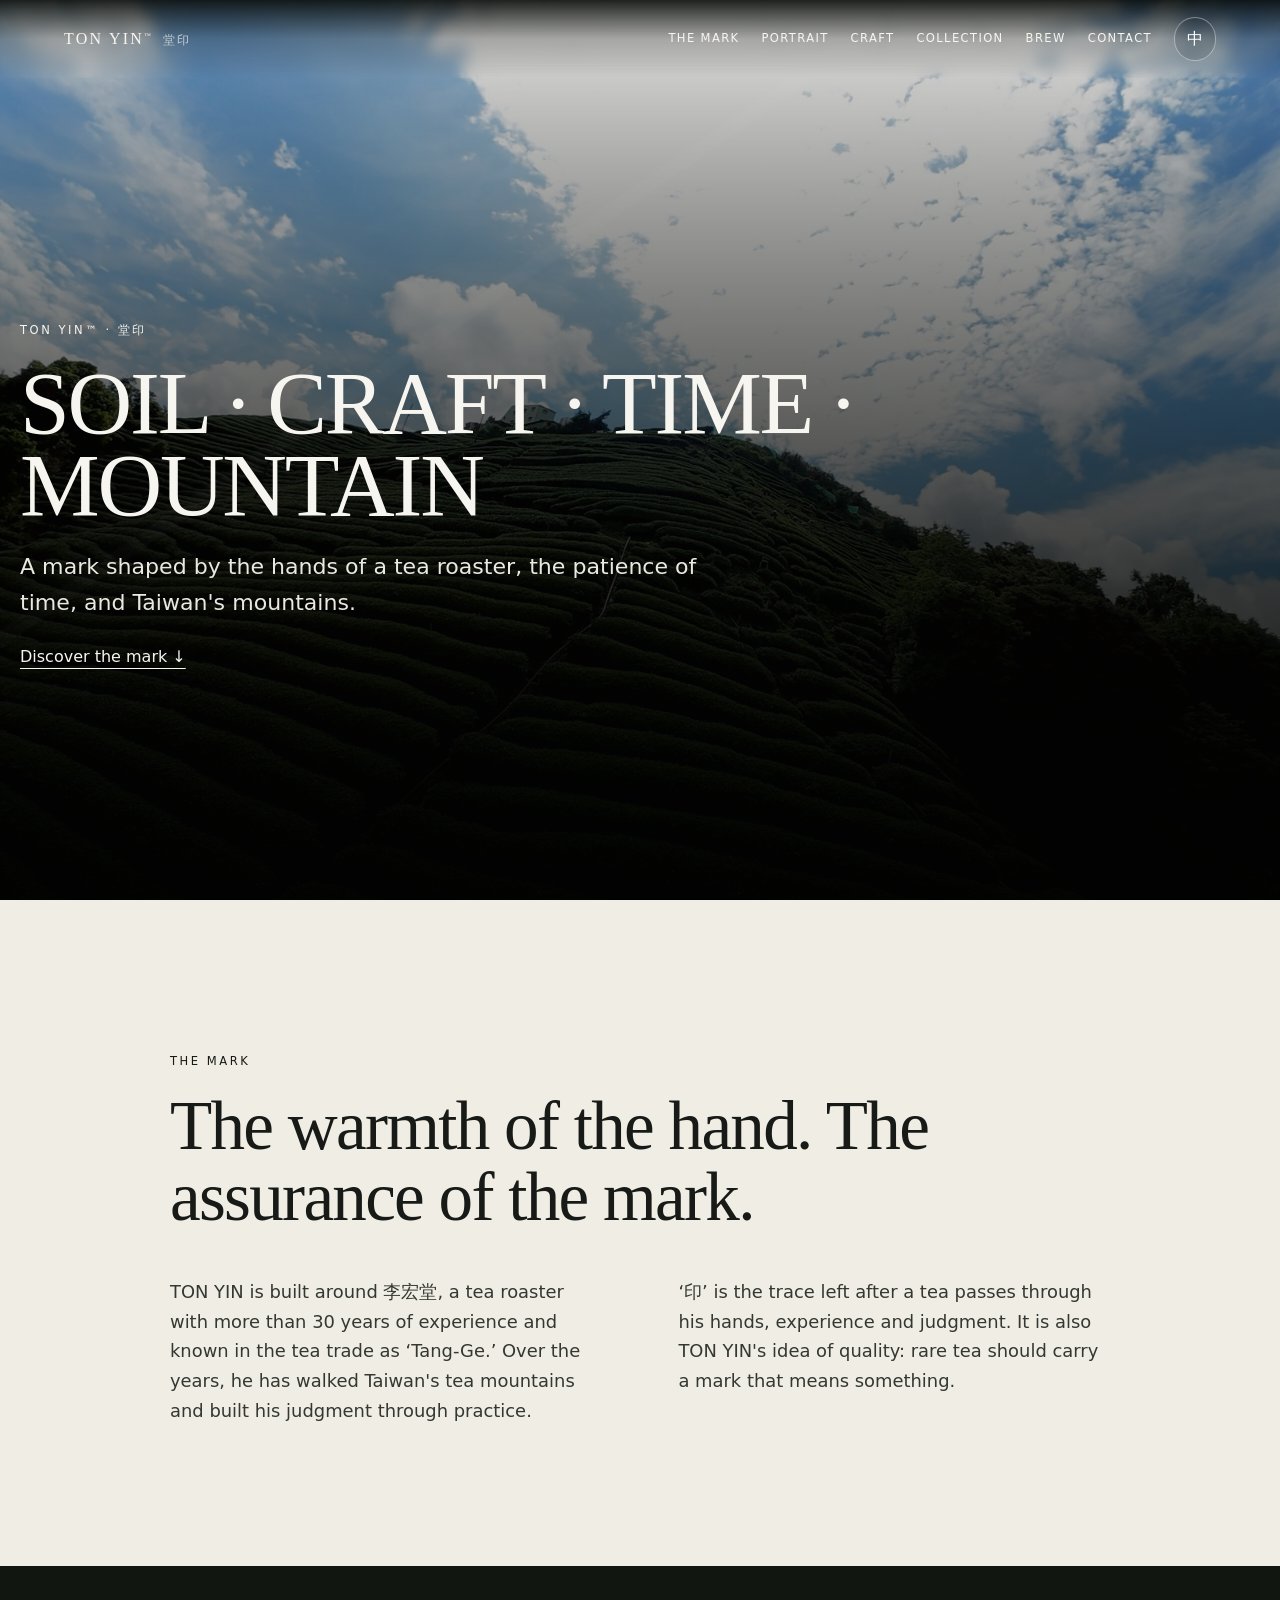
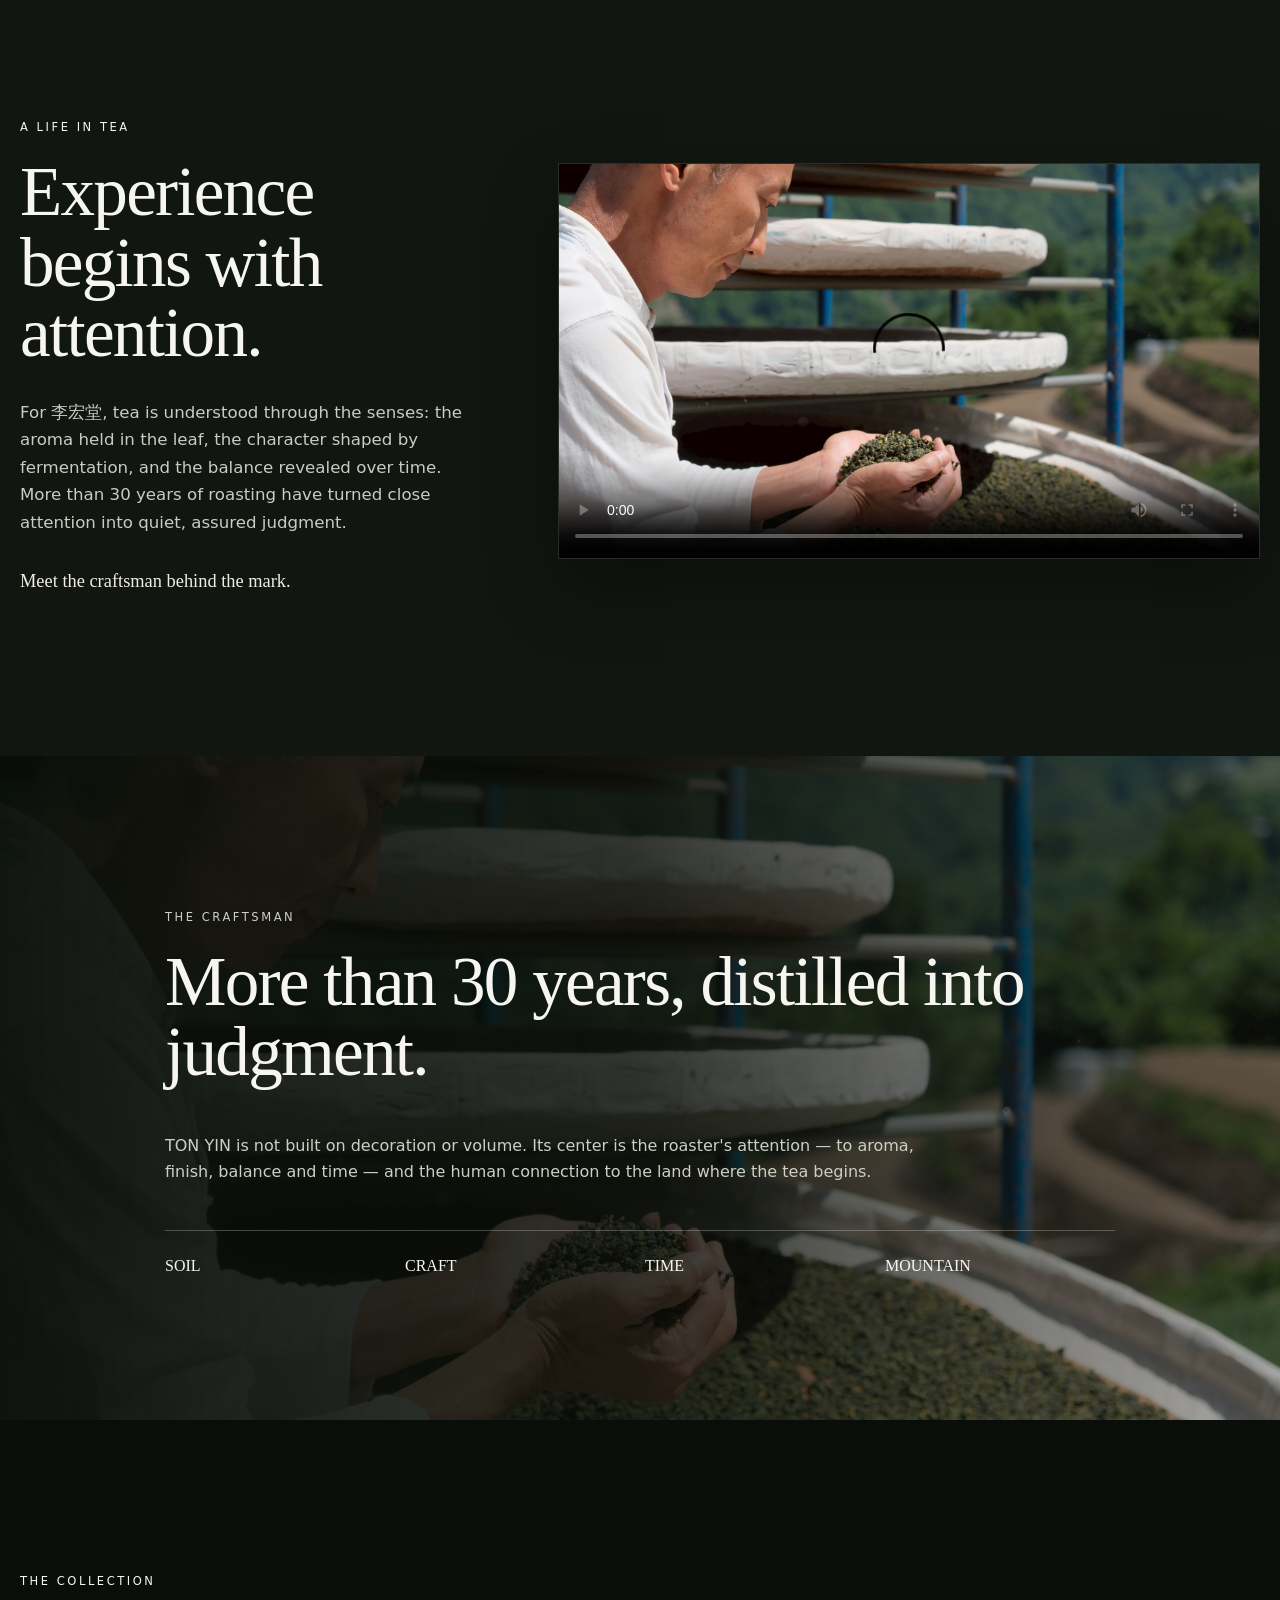
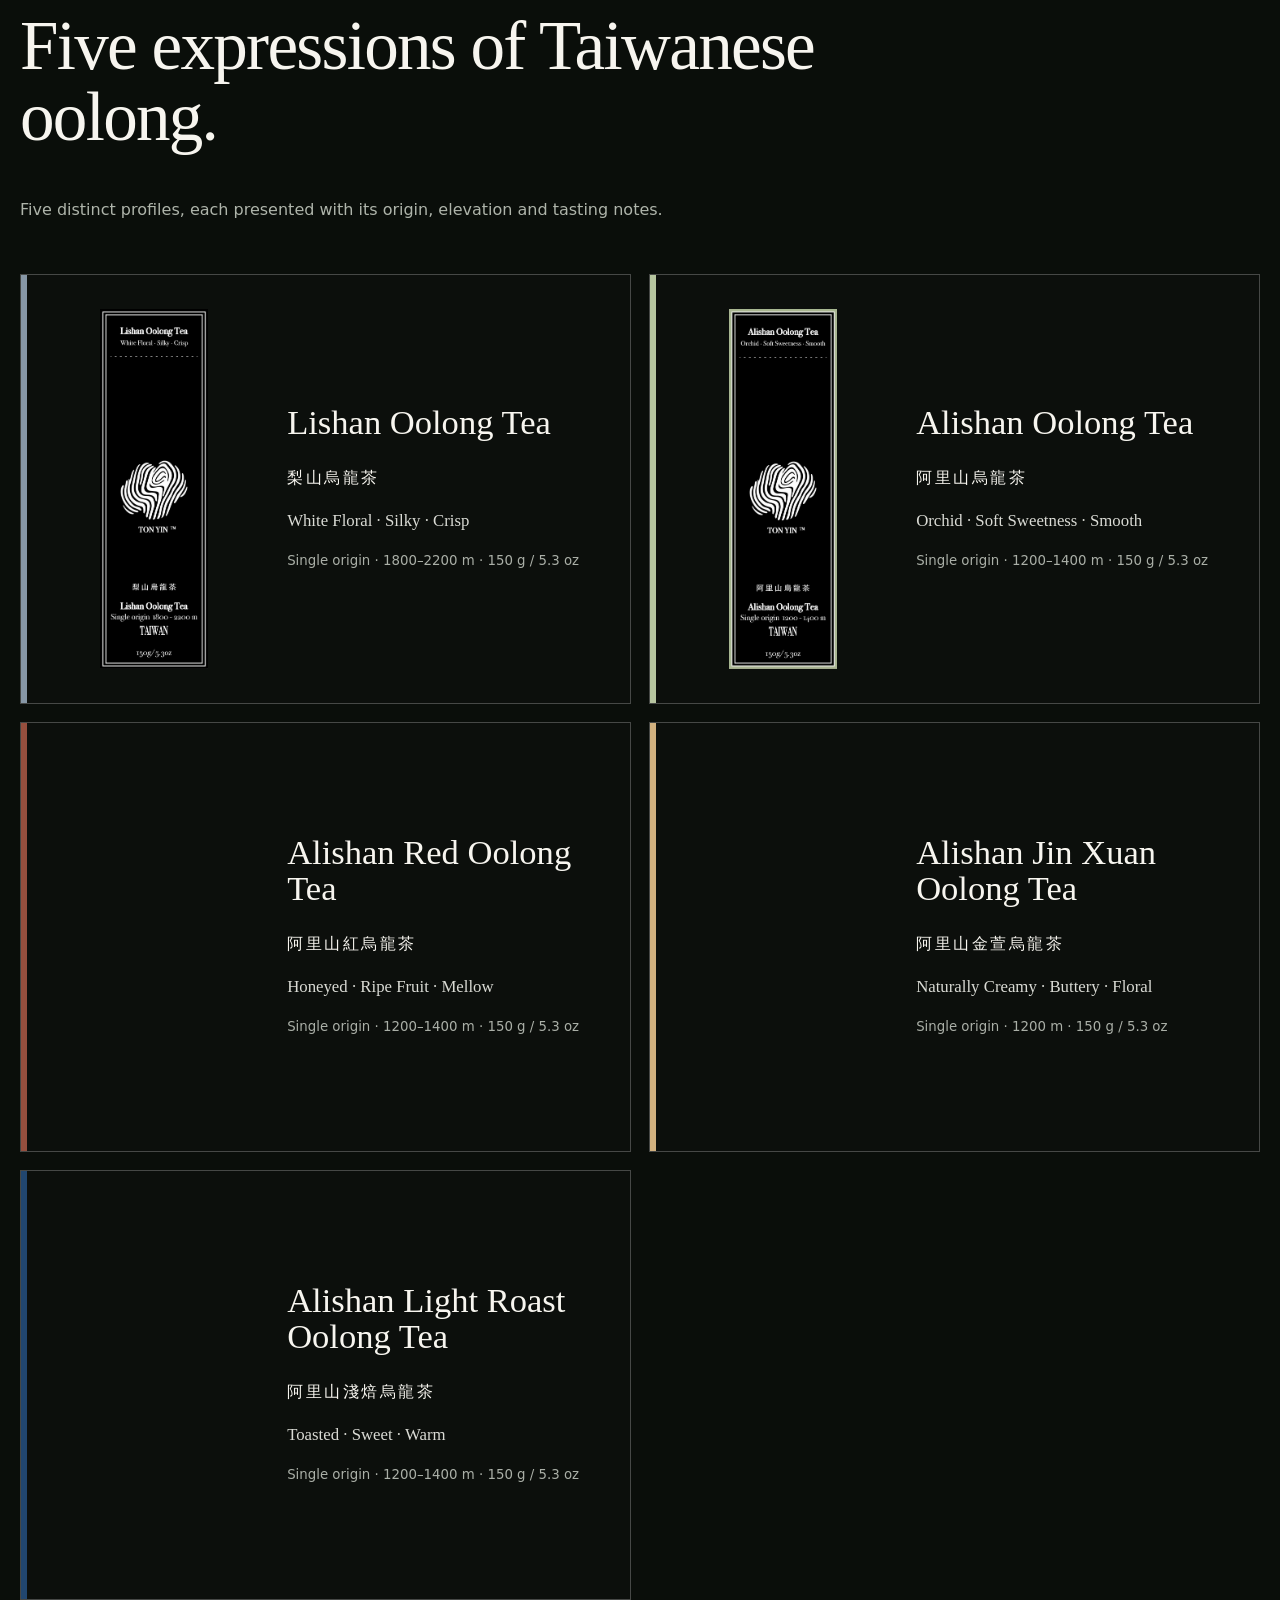
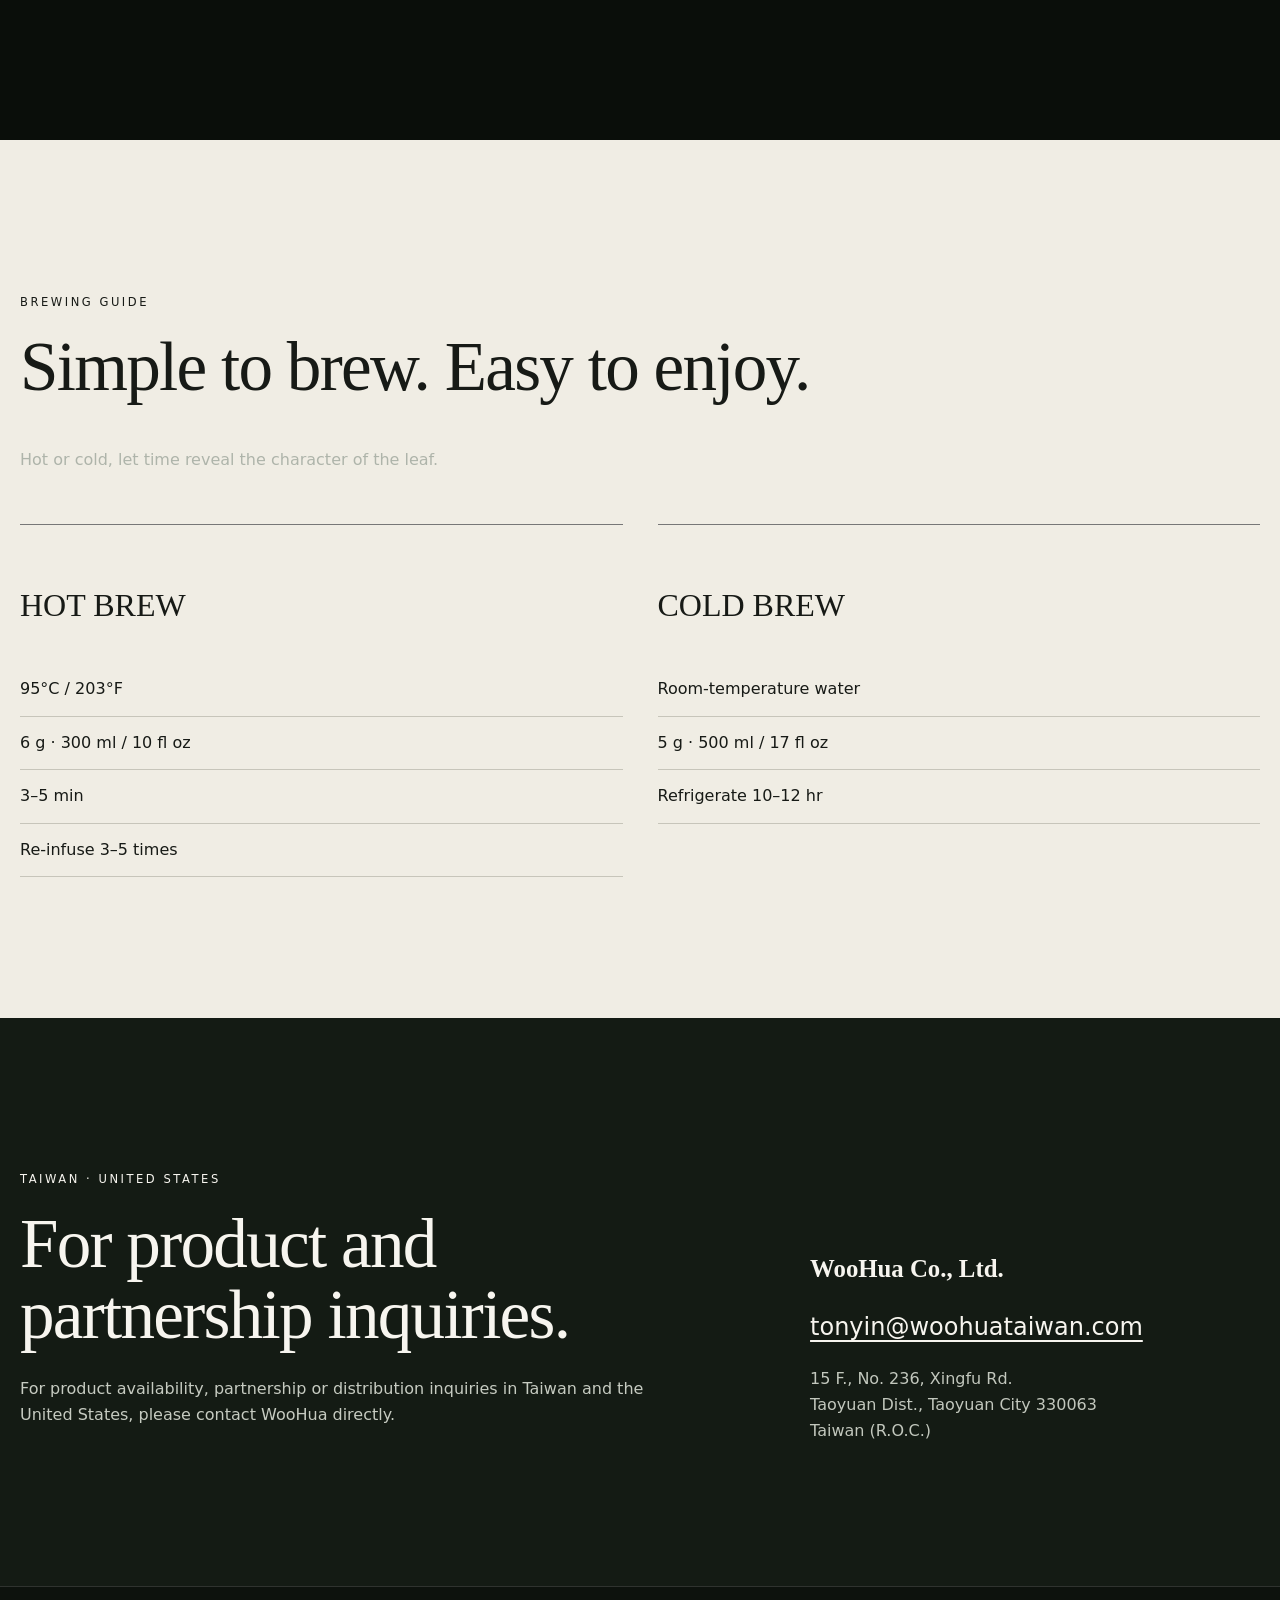
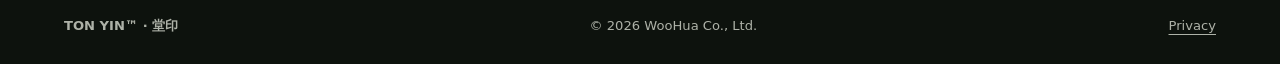
==== docs/index.html @ 8eb13e54 "Add site discovery and social metadata" ====
<!doctype html>
<html lang="en">
<head>
<meta charset="utf-8"><meta name="viewport" content="width=device-width,initial-scale=1,viewport-fit=cover"><meta name="theme-color" content="#0d120d"><meta name="description" content="TON YIN 堂印 — Taiwanese oolong shaped by soil, craft, time and mountain, with more than 30 years of roasting experience behind the mark."><meta name="robots" content="index,follow,max-image-preview:large"><meta name="referrer" content="strict-origin-when-cross-origin"><meta http-equiv="Content-Security-Policy" content="default-src 'self'; img-src 'self' data:; style-src 'self'; script-src 'self'; connect-src 'none'; object-src 'none'; frame-src 'none'; form-action 'none'; base-uri 'self'; upgrade-insecure-requests"><link rel="canonical" href="https://woohuataiwan.com/"><link rel="icon" href="favicon.svg" type="image/svg+xml"><meta property="og:type" content="website"><meta property="og:site_name" content="TON YIN 堂印"><meta property="og:title" content="TON YIN 堂印 | Taiwan Oolong Tea"><meta property="og:description" content="Taiwanese oolong shaped by soil, craft, time and mountain."><meta property="og:url" content="https://woohuataiwan.com/"><meta property="og:image" content="https://woohuataiwan.com/assets/material-01.jpg"><meta property="og:image:alt" content="TON YIN Taiwanese oolong tea"><meta name="twitter:card" content="summary_large_image"><title>TON YIN 堂印 | Taiwan Oolong Tea</title><link rel="stylesheet" href="styles.css">
</head>
<body>
<a class="skip-link" href="#main">Skip to content</a>
<header><a class="brand" href="#top">TON YIN<sup>™</sup><span>堂印</span></a><button class="menu" type="button" aria-expanded="false">Menu</button><nav><a href="#mark">The Mark</a><a href="#portrait">Portrait</a><a href="#craft">Craft</a><a href="#collection">Collection</a><a href="#brew">Brew</a><a href="#contact">Contact</a><button class="lang" type="button">中</button></nav></header>
<main id="main">
<section class="hero" id="top"><div class="shade"></div><div class="shell hero-copy"><p class="eyebrow">TON YIN™ · 堂印</p><h1>SOIL · CRAFT · TIME · MOUNTAIN</h1><p data-en="A mark shaped by the hands of a tea roaster, the patience of time, and Taiwan's mountains." data-zh="一枚由焙茶職人的手、時間的耐心與台灣山林共同留下的印。">A mark shaped by the hands of a tea roaster, the patience of time, and Taiwan's mountains.</p><a href="#mark">Discover the mark ↓</a></div></section>
<section class="mark cream" id="mark"><div class="shell narrow"><p class="eyebrow" data-en="THE MARK" data-zh="堂印">THE MARK</p><h2 data-en="The warmth of the hand. The assurance of the mark." data-zh="手有溫度，印有分量。">The warmth of the hand. The assurance of the mark.</h2><div class="cols"><p data-en="TON YIN is built around 李宏堂, a tea roaster with more than 30 years of experience and known in the tea trade as ‘Tang-Ge.’ Over the years, he has walked Taiwan's tea mountains and built his judgment through practice." data-zh="堂印，以李宏堂為核心。超過三十年的焙茶經驗，業界熟識的人都叫他『堂哥』。多年走過台灣好茶的山頭，經驗不是口號，而是一批一批茶累積下來的判斷。">TON YIN is built around 李宏堂, a tea roaster with more than 30 years of experience and known in the tea trade as ‘Tang-Ge.’ Over the years, he has walked Taiwan's tea mountains and built his judgment through practice.</p><p data-en="‘印’ is the trace left after a tea passes through his hands, experience and judgment. It is also TON YIN's idea of quality: rare tea should carry a mark that means something." data-zh="『印』，是茶經過堂哥的手溫、經驗與判斷後留下的記號；也代表堂印對品質的把關。稀有而高品質的茶，才值得留下這一印。">‘印’ is the trace left after a tea passes through his hands, experience and judgment. It is also TON YIN's idea of quality: rare tea should carry a mark that means something.</p></div></div></section>
<section class="portrait dark" id="portrait"><div class="shell portraitgrid"><div class="portrait-copy"><p class="eyebrow" data-en="A LIFE IN TEA" data-zh="一生茶事">A LIFE IN TEA</p><h2 data-en="Experience begins with attention." data-zh="經驗，始於專注感受。">Experience begins with attention.</h2><p data-en="For 李宏堂, tea is understood through the senses: the aroma held in the leaf, the character shaped by fermentation, and the balance revealed over time. More than 30 years of roasting have turned close attention into quiet, assured judgment." data-zh="對李宏堂而言，理解一款茶，始於感官：茶葉蘊藏的香氣、發酵形成的性格，以及時間展開後的平衡。超過三十年的焙茶經驗，讓一次次專注感受，沉澱成安靜而篤定的判斷。">For Li Hung-Tang, tea is understood through the senses: the aroma held in the leaf, the character shaped by fermentation, and the balance revealed over time. More than 30 years of roasting have turned close attention into quiet, assured judgment.</p><p class="portrait-note" data-en="Meet the craftsman behind the mark." data-zh="看見「堂印」背後的職人。">Meet the craftsman behind the mark.</p></div><div class="film"><video controls playsinline preload="metadata" poster="assets/material-15.jpg" aria-label="Li Hung-Tang introduces his sensory approach to tea"><source src="assets/video_627131709850386536-RgNrlBCM.MP4" type="video/mp4">Your browser does not support embedded video.</video></div></div></section>
<section class="craft dark" id="craft"><div class="shell"><p class="eyebrow" data-en="THE CRAFTSMAN" data-zh="職人">THE CRAFTSMAN</p><h2 data-en="More than 30 years, distilled into judgment." data-zh="三十多年，最後留下的是判斷。">More than 30 years, distilled into judgment.</h2><p data-en="TON YIN is not built on decoration or volume. Its center is the roaster's attention — to aroma, finish, balance and time — and the human connection to the land where the tea begins." data-zh="堂印的核心，不是裝飾，也不是追求大量，而是職人對香氣、收斂、平衡與時間的專注，以及人與土地之間長久累積的情感。">TON YIN is not built on decoration or volume. Its center is the roaster's attention — to aroma, finish, balance and time — and the human connection to the land where the tea begins.</p><div class="values"><span>SOIL</span><span>CRAFT</span><span>TIME</span><span>MOUNTAIN</span></div></div></section>
<section class="collection dark" id="collection"><div class="shell"><p class="eyebrow" data-en="THE COLLECTION" data-zh="茶品系列">THE COLLECTION</p><h2 data-en="Five expressions of Taiwanese oolong." data-zh="五款台灣烏龍，五種風味表情。">Five expressions of Taiwanese oolong.</h2><p class="verified" data-en="Five distinct profiles, each presented with its origin, elevation and tasting notes." data-zh="五款風味各自展開，從產地、海拔到風味，一目了然。">Five distinct profiles, each presented with its origin, elevation and tasting notes.</p><div class="teas">
<article class="c1"><img src="assets/label-01.jpg" alt="TON YIN Lishan Oolong Tea label" loading="lazy"><div class="tea-copy"><h3>Lishan Oolong Tea</h3><p>梨山烏龍茶</p><b>White Floral · Silky · Crisp</b><small>Single origin · 1800–2200 m · 150 g / 5.3 oz</small></div></article>
<article class="c2"><img src="assets/label-02.jpg" alt="TON YIN Alishan Oolong Tea label" loading="lazy"><div class="tea-copy"><h3>Alishan Oolong Tea</h3><p>阿里山烏龍茶</p><b>Orchid · Soft Sweetness · Smooth</b><small>Single origin · 1200–1400 m · 150 g / 5.3 oz</small></div></article>
<article class="c3"><img src="assets/label-03.jpg" alt="TON YIN Alishan Red Oolong Tea label" loading="lazy"><div class="tea-copy"><h3>Alishan Red Oolong Tea</h3><p>阿里山紅烏龍茶</p><b>Honeyed · Ripe Fruit · Mellow</b><small>Single origin · 1200–1400 m · 150 g / 5.3 oz</small></div></article>
<article class="c4"><img src="assets/label-04.jpg" alt="TON YIN Alishan Jin Xuan Oolong Tea label" loading="lazy"><div class="tea-copy"><h3>Alishan Jin Xuan Oolong Tea</h3><p>阿里山金萱烏龍茶</p><b>Naturally Creamy · Buttery · Floral</b><small>Single origin · 1200 m · 150 g / 5.3 oz</small></div></article>
<article class="c5"><img src="assets/label-05.jpg" alt="TON YIN Alishan Light Roast Oolong Tea label" loading="lazy"><div class="tea-copy"><h3>Alishan Light Roast Oolong Tea</h3><p>阿里山淺焙烏龍茶</p><b>Toasted · Sweet · Warm</b><small>Single origin · 1200–1400 m · 150 g / 5.3 oz</small></div></article>
</div></div></section>
<section class="brew cream" id="brew"><div class="shell"><p class="eyebrow" data-en="BREWING GUIDE" data-zh="沖泡建議">BREWING GUIDE</p><h2 data-en="Simple to brew. Easy to enjoy." data-zh="簡單沖泡，讓茶自然展開。">Simple to brew. Easy to enjoy.</h2><p class="verified" data-en="Hot or cold, let time reveal the character of the leaf." data-zh="無論熱泡或冷泡，讓時間慢慢展開茶的風味。">Hot or cold, let time reveal the character of the leaf.</p><div class="brewgrid"><article><h3>HOT BREW</h3><p>95°C / 203°F</p><p>6 g · 300 ml / 10 fl oz</p><p>3–5 min</p><p>Re-infuse 3–5 times</p></article><article><h3>COLD BREW</h3><p>Room-temperature water</p><p>5 g · 500 ml / 17 fl oz</p><p>Refrigerate 10–12 hr</p></article></div></div></section>
<section class="contact dark" id="contact"><div class="shell contactgrid"><div><p class="eyebrow">TAIWAN · UNITED STATES</p><h2 data-en="For product and partnership inquiries." data-zh="產品與合作洽詢。">For product and partnership inquiries.</h2><p data-en="For product availability, partnership or distribution inquiries in Taiwan and the United States, please contact WooHua directly." data-zh="如需洽詢台灣與美國地區的產品供應、品牌合作或經銷事宜，請直接聯絡 WooHua。">For product availability, partnership or distribution inquiries in Taiwan and the United States, please contact WooHua directly.</p></div><address><strong>WooHua Co., Ltd.</strong><a href="mailto:tonyin@woohuataiwan.com">tonyin@woohuataiwan.com</a><span>15 F., No. 236, Xingfu Rd.<br>Taoyuan Dist., Taoyuan City 330063<br>Taiwan (R.O.C.)</span></address></div></section>
</main><footer><strong>TON YIN™ · 堂印</strong><span>© 2026 WooHua Co., Ltd.</span><a href="privacy.html">Privacy</a></footer><script src="script.js" defer></script></body></html>
---- docs/styles.css ----
:root{--ink:#0d120d;--ink2:#141b14;--cream:#f0ede4;--paper:#f7f4ec;--text:#171a16;--muted:#66695f;--soft:#c8cabf;--line:#bdbbad;--white:#f7f5ef;--accent:#9cab90}*{box-sizing:border-box}html{scroll-behavior:smooth;background:var(--ink)}body{margin:0;background:var(--ink);color:var(--white);font-family:system-ui,-apple-system,BlinkMacSystemFont,"Segoe UI",sans-serif;line-height:1.65;-webkit-font-smoothing:antialiased}a{color:inherit}button{font:inherit}.skip-link{position:fixed;left:12px;top:-70px;z-index:99;background:#fff;color:#111;padding:10px 14px}.skip-link:focus{top:12px}.shell{width:min(calc(100% - 40px),1240px);margin:auto}.narrow{max-width:940px}header{position:fixed;z-index:40;inset:0 0 auto;height:78px;padding:0 5vw;display:flex;align-items:center;justify-content:space-between;background:linear-gradient(180deg,rgba(9,12,9,.9),rgba(9,12,9,.24),transparent);backdrop-filter:blur(7px)}.brand{text-decoration:none;font-family:Georgia,serif;letter-spacing:.14em}.brand span{margin-left:10px;font-size:.74em;opacity:.72}.brand sup{font-size:.42em}nav{display:flex;gap:22px;align-items:center}nav a{font-size:.72rem;letter-spacing:.12em;text-transform:uppercase;text-decoration:none}.lang,.menu{border:1px solid rgba(255,255,255,.4);background:rgba(0,0,0,.1);color:#fff;border-radius:999px;padding:8px 12px}.menu{display:none}.hero{min-height:100svh;display:flex;align-items:flex-end;position:relative;overflow:hidden;background-image:linear-gradient(180deg,rgba(4,8,4,.08),rgba(4,8,4,.84)),url("assets/material-01.jpg");background-size:cover;background-position:center}.hero:before{content:"";position:absolute;inset:0;background:linear-gradient(145deg,transparent 0 35%,rgba(255,255,255,.035) 35.2% 36%,transparent 36.2% 100%)}.shade{position:absolute;inset:0;background:linear-gradient(180deg,rgba(0,0,0,.02),rgba(0,0,0,.73))}.hero-copy{position:relative;padding:170px 0 90px}.eyebrow{font-size:.72rem;letter-spacing:.22em;text-transform:uppercase}.hero h1,.mark h2,.portrait h2,.craft h2,.collection h2,.brew h2,.contact h2{font-family:Georgia,"Times New Roman",serif;font-weight:400;letter-spacing:-.025em}.hero h1{font-size:clamp(2.8rem,7vw,7.2rem);line-height:.92;max-width:1080px;margin:.24em 0}.hero-copy>p:last-of-type{max-width:720px;font-size:clamp(1.05rem,2vw,1.38rem);color:#e9e9e1}.hero-copy>a{text-underline-offset:6px}.cream{background:var(--cream);color:var(--text)}.dark{background:var(--ink2);color:var(--white)}.mark,.portrait,.craft,.collection,.brew,.contact{padding:clamp(90px,11vw,150px) 0}.mark h2,.portrait h2,.craft h2,.collection h2,.brew h2,.contact h2{font-size:clamp(2.7rem,5.4vw,5.7rem);line-height:1.02;margin:20px 0 45px}.cols{display:grid;grid-template-columns:1fr 1fr;gap:clamp(30px,6vw,90px);font-size:clamp(1.02rem,1.4vw,1.22rem)}.cols p{margin:0;color:#343832}.craft{position:relative;background-image:linear-gradient(90deg,rgba(9,14,9,.96) 0%,rgba(9,14,9,.82) 50%,rgba(9,14,9,.28) 100%),url("assets/material-15.jpg");background-size:cover;background-position:center}.craft .shell{max-width:950px;position:relative}.craft>div>p{max-width:760px;color:#cbd0c5}.values{display:grid;grid-template-columns:repeat(4,1fr);gap:10px;margin-top:44px;border-top:1px solid rgba(255,255,255,.24);padding-top:22px;font-family:Georgia,serif}.collection{background:#0a0e0a}.collection h2{max-width:900px}.verified{max-width:660px;color:#aeb4aa}.teas{display:grid;grid-template-columns:repeat(2,1fr);gap:18px;margin-top:50px}.teas article{min-height:390px;border:1px solid rgba(255,255,255,.24);padding:34px;display:flex;flex-direction:column;justify-content:flex-end;position:relative;overflow:hidden;background-size:cover;background-position:center}.teas article:after{content:"";position:absolute;inset:0;background:linear-gradient(180deg,rgba(0,0,0,.04) 15%,rgba(0,0,0,.92) 88%)}.teas article>*{position:relative;z-index:2}.teas article:before{content:"";position:absolute;z-index:3;left:0;top:0;bottom:0;width:6px;background:var(--edge,#999)}.teas h3{font-family:Georgia,serif;font-size:clamp(2rem,3.5vw,3.8rem);line-height:1.03;font-weight:400;margin:0 0 8px}.teas p{letter-spacing:.16em}.teas b{font-family:Georgia,serif;font-weight:400;font-size:1.05rem;color:#dadbd5}.teas small{margin-top:15px;color:#aaafa7}.c1{--edge:#8797a6;background-image:url("assets/label-01.jpg")}.c2{--edge:#b6c59f;background-image:url("assets/label-02.jpg")}.c3{--edge:#954f3e;background-image:url("assets/label-03.jpg")}.c4{--edge:#d1b17f;background-image:url("assets/label-04.jpg")}.c5{--edge:#21466f;background-image:url("assets/label-05.jpg")}.brew h2{max-width:850px}.brewgrid{display:grid;grid-template-columns:1fr 1fr;gap:35px;margin-top:50px}.brewgrid article{border-top:1px solid #777;padding-top:22px}.brewgrid h3{font-family:Georgia,serif;font-weight:400;font-size:2rem}.brewgrid p{border-bottom:1px solid #c7c5ba;padding:13px 0;margin:0}.contactgrid{display:grid;grid-template-columns:1.2fr .8fr;gap:clamp(50px,9vw,130px)}.contact h2{margin-bottom:26px}.contactgrid>div>p:last-child{max-width:700px;color:#c6cbc1}.contact address{font-style:normal;display:flex;flex-direction:column;gap:18px;justify-content:flex-end}.contact address strong{font-family:Georgia,serif;font-size:1.55rem}.contact address a{font-size:clamp(1.1rem,2vw,1.5rem);word-break:break-word;text-underline-offset:5px}.contact address span{color:#c2c7bd}footer{display:flex;gap:24px;justify-content:space-between;align-items:center;padding:28px 5vw;border-top:1px solid rgba(255,255,255,.14);color:#aeb2a8;font-size:.82rem}footer a{text-underline-offset:4px}@media(max-width:850px){nav{display:none;position:absolute;top:72px;left:20px;right:20px;padding:22px;background:#0a0d0a;border:1px solid rgba(255,255,255,.16);flex-direction:column;align-items:flex-start}.menu{display:block}nav.open{display:flex}.cols,.teas,.brewgrid,.contactgrid{grid-template-columns:1fr}.values{grid-template-columns:1fr 1fr}.hero-copy{padding-bottom:65px}.craft{background-position:62% center}}@media(max-width:520px){.shell{width:min(calc(100% - 36px),1240px)}header{height:70px}.hero{min-height:92svh}.hero h1{font-size:clamp(2.55rem,13vw,4.2rem)}.mark h2,.craft h2,.collection h2,.brew h2,.contact h2{font-size:2.8rem}.teas article{min-height:340px;padding:26px 22px}.values{grid-template-columns:1fr 1fr}footer{align-items:flex-start;flex-direction:column}}@media(prefers-reduced-motion:reduce){html{scroll-behavior:auto}*{animation:none!important;transition:none!important}}.teas article{min-height:430px;display:grid;grid-template-columns:minmax(130px,38%) 1fr;align-items:center;gap:28px;background:#0c0f0c!important;padding:28px}.teas article:after{display:none}.teas article>img{position:relative;z-index:2;display:block;width:100%;height:360px;object-fit:contain}.tea-copy{position:relative;z-index:2;display:flex;flex-direction:column;justify-content:center}.tea-copy h3{font-size:clamp(1.65rem,2.7vw,3rem)}@media(max-width:560px){.teas article{grid-template-columns:1fr;min-height:auto;padding:24px}.teas article>img{height:430px}.tea-copy{padding-top:4px}}.portrait{background:#111611}.portraitgrid{display:grid;grid-template-columns:minmax(0,.78fr) minmax(0,1.22fr);gap:clamp(40px,7vw,100px);align-items:center}.portrait h2{margin-bottom:30px}.portrait-copy>p:not(.eyebrow):not(.portrait-note){color:#c8cdc3;font-size:clamp(1rem,1.3vw,1.18rem)}.portrait-note{margin-top:30px;color:#f0ede4;font-family:Georgia,serif;font-size:1.15rem}.film{background:#080a08;border:1px solid rgba(255,255,255,.14);box-shadow:0 30px 70px rgba(0,0,0,.32)}.film video{display:block;width:100%;height:auto;aspect-ratio:16/9;object-fit:cover}@media(max-width:850px){.portraitgrid{grid-template-columns:1fr}.film{order:-1}}
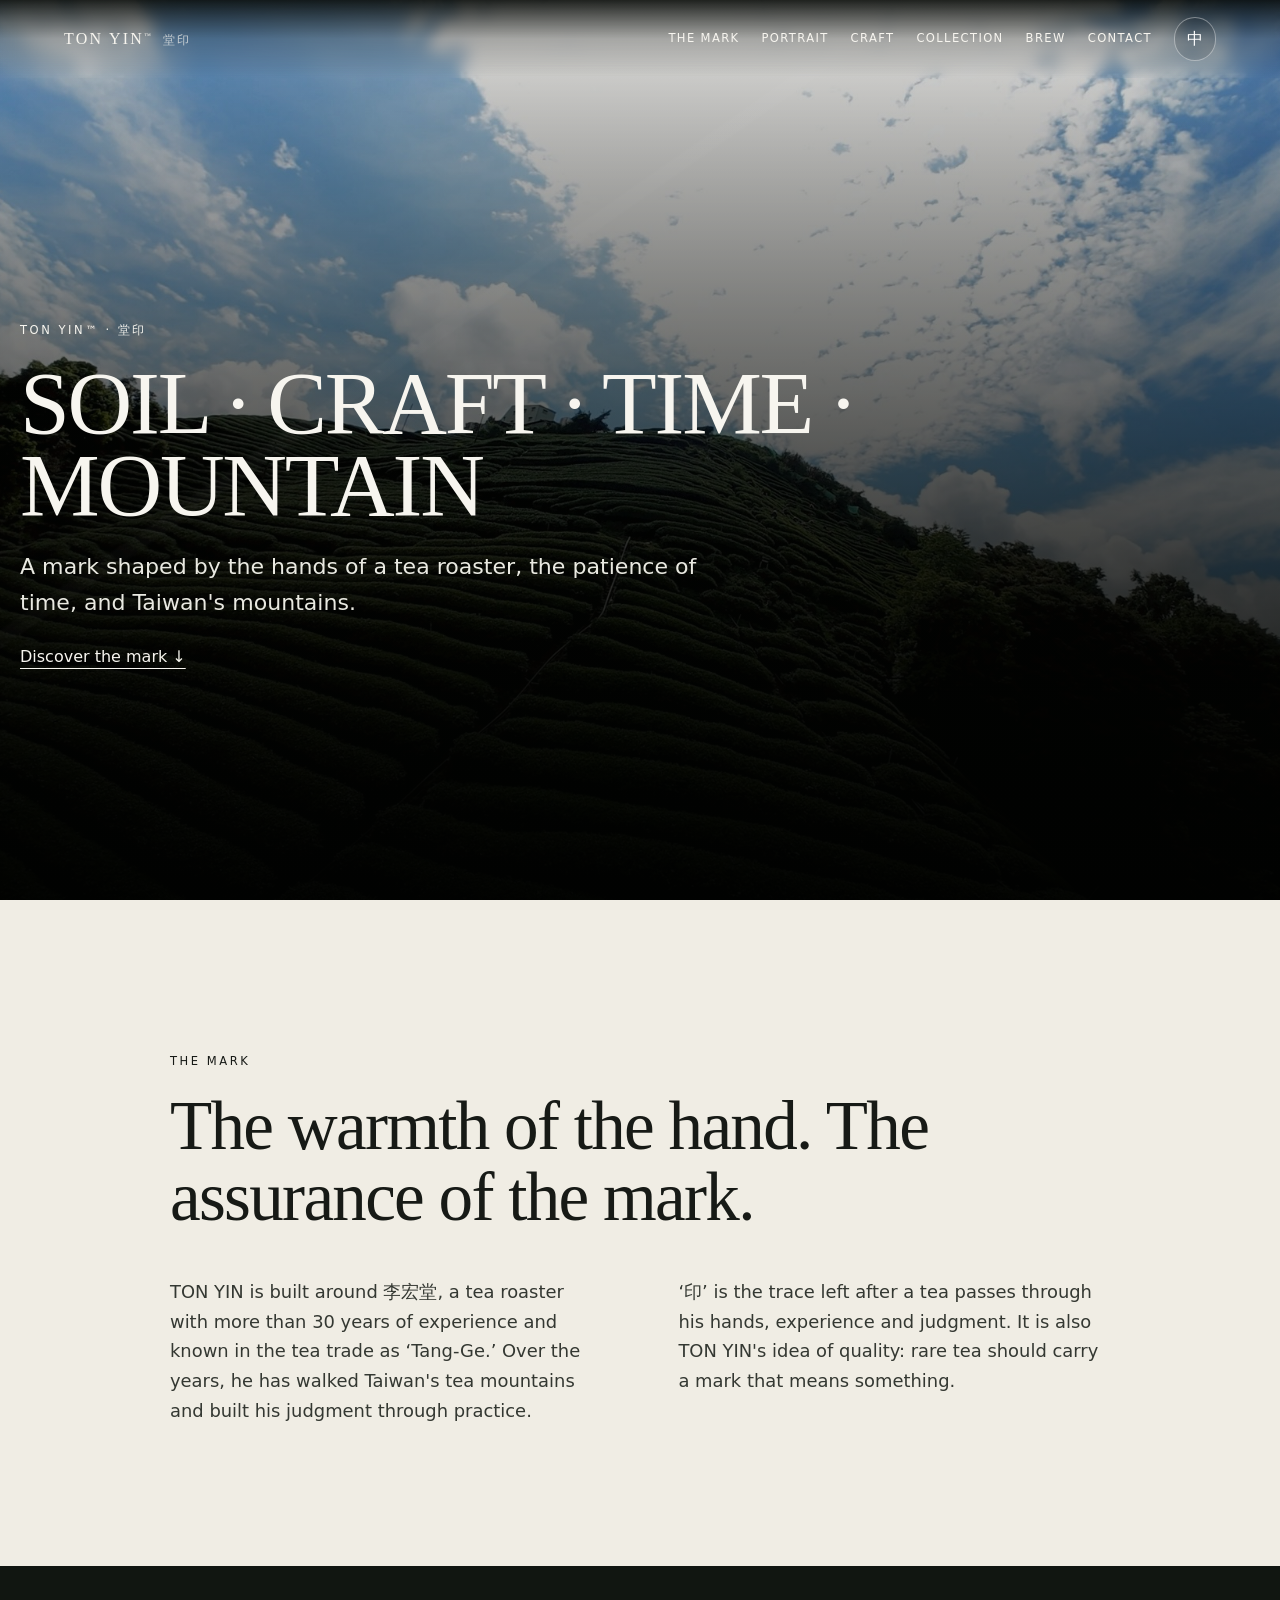
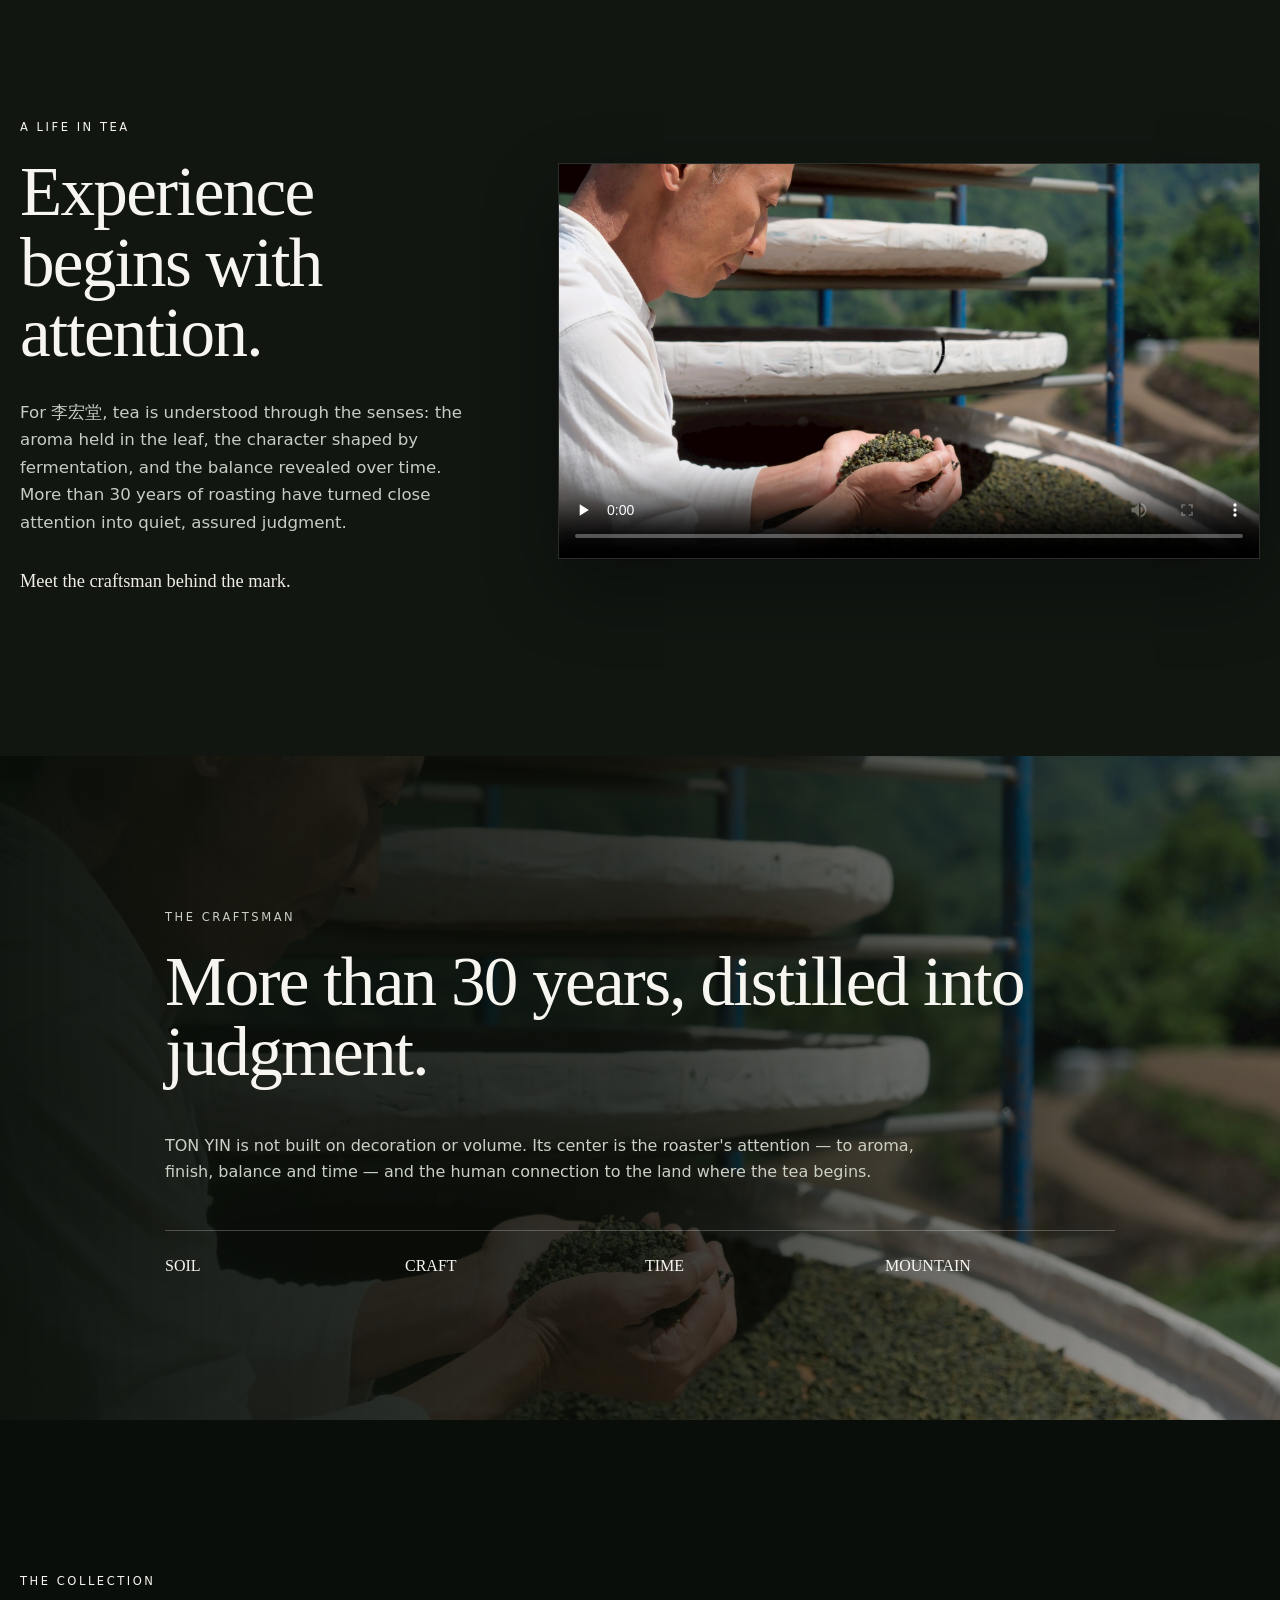
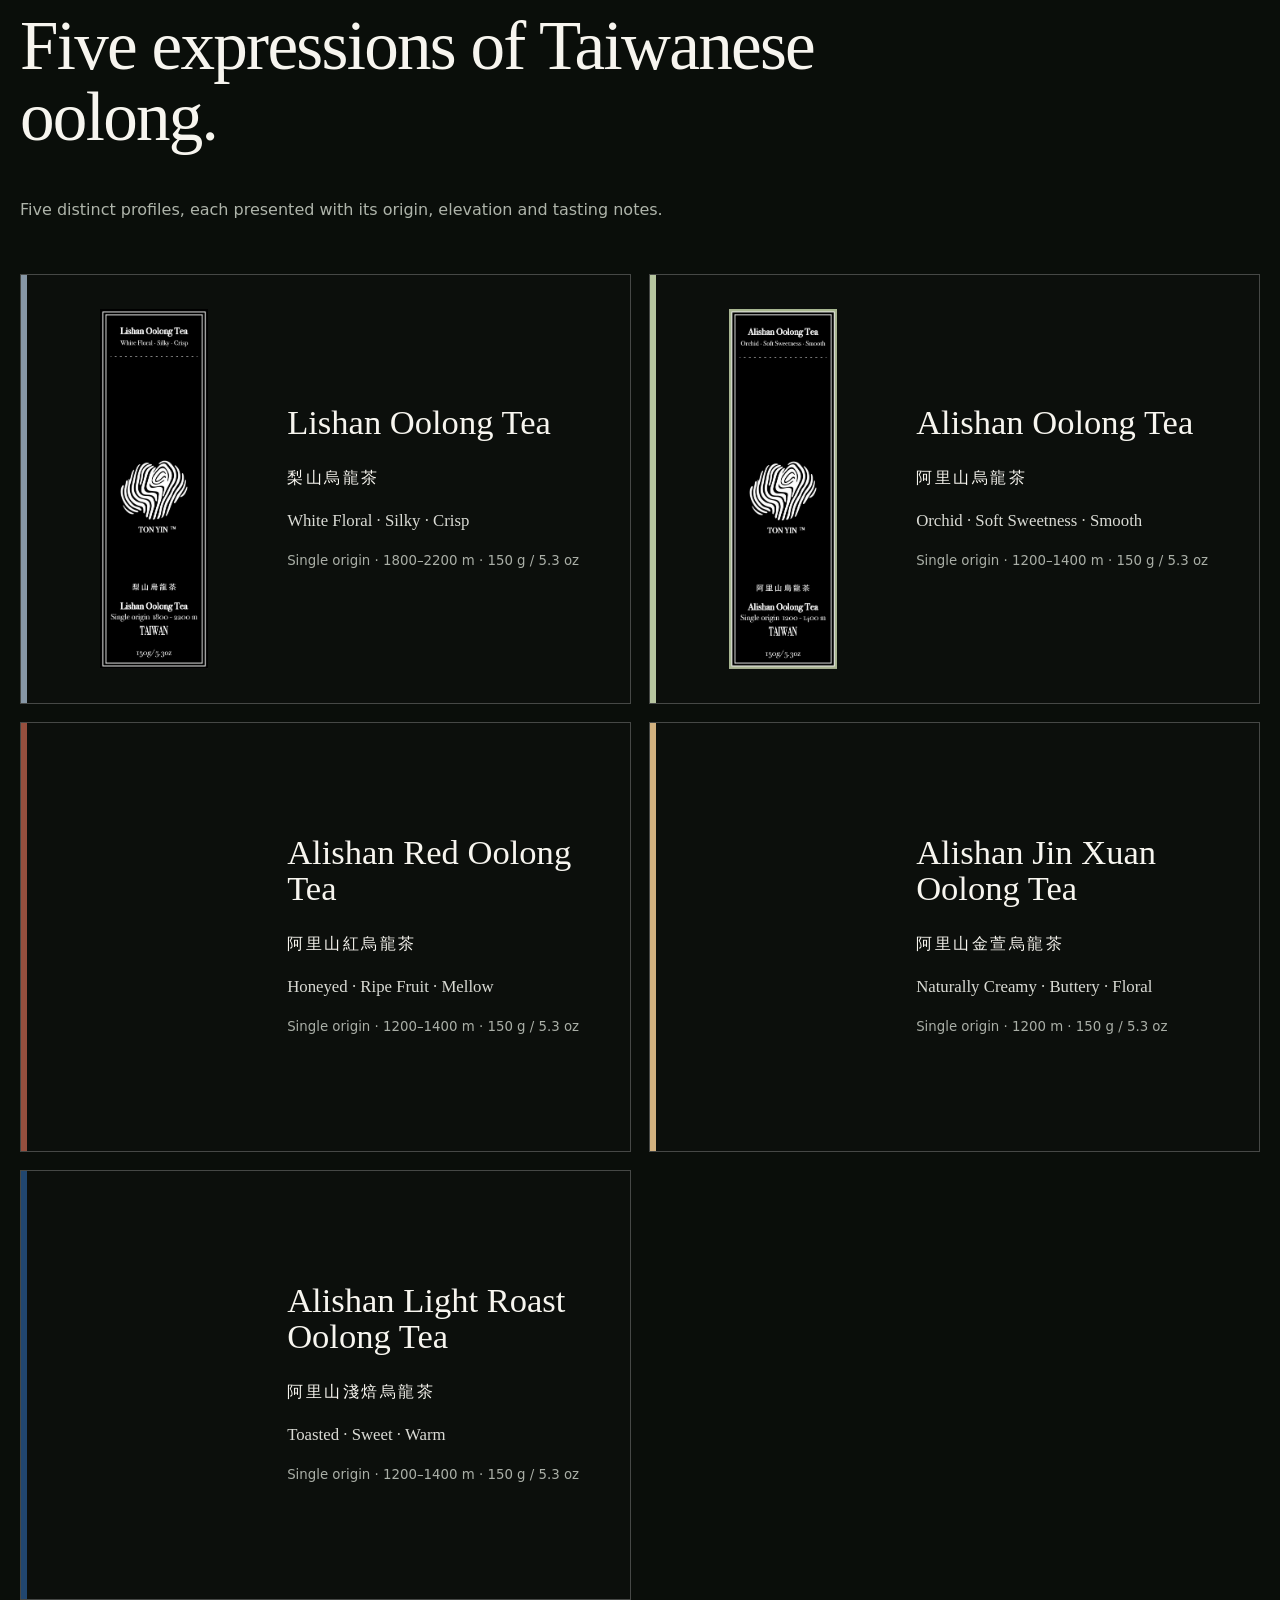
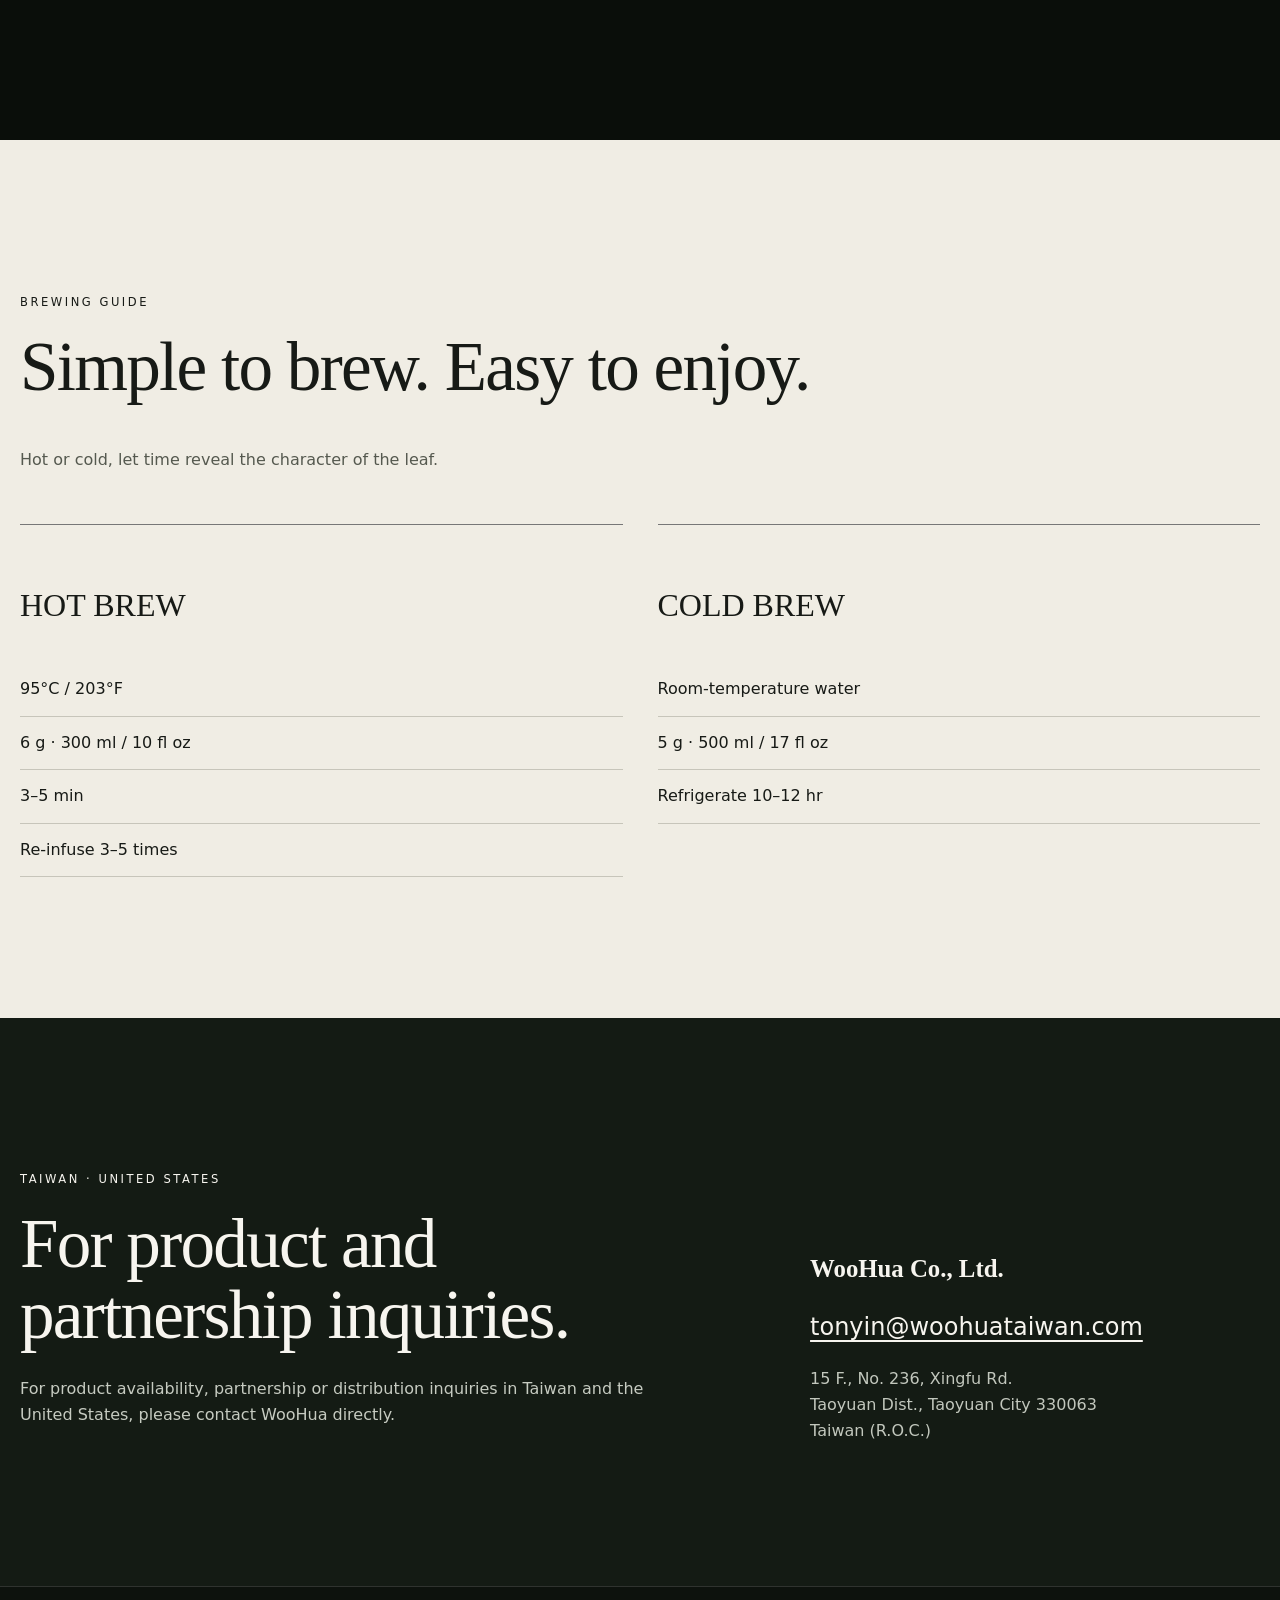
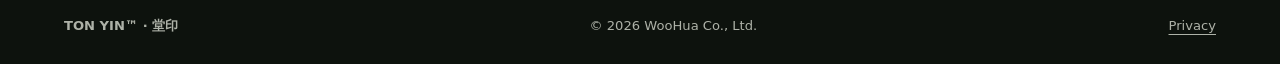
==== commit e66846ea: "Improve homepage loading and audit metadata" ====
--- a/docs/index.html
+++ b/docs/index.html
@@ -1,7 +1,7 @@
 <!doctype html>
 <html lang="en">
 <head>
-<meta charset="utf-8"><meta name="viewport" content="width=device-width,initial-scale=1,viewport-fit=cover"><meta name="theme-color" content="#0d120d"><meta name="description" content="TON YIN 堂印 — Taiwanese oolong shaped by soil, craft, time and mountain, with more than 30 years of roasting experience behind the mark."><meta name="robots" content="index,follow,max-image-preview:large"><meta name="referrer" content="strict-origin-when-cross-origin"><meta http-equiv="Content-Security-Policy" content="default-src 'self'; img-src 'self' data:; style-src 'self'; script-src 'self'; connect-src 'none'; object-src 'none'; frame-src 'none'; form-action 'none'; base-uri 'self'; upgrade-insecure-requests"><link rel="canonical" href="https://woohuataiwan.com/"><link rel="icon" href="favicon.svg" type="image/svg+xml"><meta property="og:type" content="website"><meta property="og:site_name" content="TON YIN 堂印"><meta property="og:title" content="TON YIN 堂印 | Taiwan Oolong Tea"><meta property="og:description" content="Taiwanese oolong shaped by soil, craft, time and mountain."><meta property="og:url" content="https://woohuataiwan.com/"><meta property="og:image" content="https://woohuataiwan.com/assets/material-01.jpg"><meta property="og:image:alt" content="TON YIN Taiwanese oolong tea"><meta name="twitter:card" content="summary_large_image"><title>TON YIN 堂印 | Taiwan Oolong Tea</title><link rel="stylesheet" href="styles.css">
+<meta charset="utf-8"><meta name="viewport" content="width=device-width,initial-scale=1,viewport-fit=cover"><meta name="theme-color" content="#0d120d"><meta name="description" content="TON YIN 堂印 — Taiwanese oolong shaped by soil, craft, time and mountain, with more than 30 years of roasting experience behind the mark."><meta name="robots" content="index,follow,max-image-preview:large"><meta name="referrer" content="strict-origin-when-cross-origin"><meta http-equiv="Content-Security-Policy" content="default-src 'self'; img-src 'self' data:; style-src 'self'; script-src 'self'; connect-src 'self'; object-src 'none'; frame-src 'none'; form-action 'none'; base-uri 'self'; upgrade-insecure-requests"><link rel="canonical" href="https://woohuataiwan.com/"><link rel="icon" href="favicon.svg" type="image/svg+xml"><link rel="preload" as="image" href="assets/material-01.jpg" fetchpriority="high"><meta property="og:type" content="website"><meta property="og:site_name" content="TON YIN 堂印"><meta property="og:title" content="TON YIN 堂印 | Taiwan Oolong Tea"><meta property="og:description" content="Taiwanese oolong shaped by soil, craft, time and mountain."><meta property="og:url" content="https://woohuataiwan.com/"><meta property="og:image" content="https://woohuataiwan.com/assets/material-01.jpg"><meta property="og:image:alt" content="TON YIN Taiwanese oolong tea"><meta name="twitter:card" content="summary_large_image"><title>TON YIN 堂印 | Taiwan Oolong Tea</title><link rel="stylesheet" href="styles.css">
 </head>
 <body>
 <a class="skip-link" href="#main">Skip to content</a>
@@ -9,7 +9,7 @@
 <main id="main">
 <section class="hero" id="top"><div class="shade"></div><div class="shell hero-copy"><p class="eyebrow">TON YIN™ · 堂印</p><h1>SOIL · CRAFT · TIME · MOUNTAIN</h1><p data-en="A mark shaped by the hands of a tea roaster, the patience of time, and Taiwan's mountains." data-zh="一枚由焙茶職人的手、時間的耐心與台灣山林共同留下的印。">A mark shaped by the hands of a tea roaster, the patience of time, and Taiwan's mountains.</p><a href="#mark">Discover the mark ↓</a></div></section>
 <section class="mark cream" id="mark"><div class="shell narrow"><p class="eyebrow" data-en="THE MARK" data-zh="堂印">THE MARK</p><h2 data-en="The warmth of the hand. The assurance of the mark." data-zh="手有溫度，印有分量。">The warmth of the hand. The assurance of the mark.</h2><div class="cols"><p data-en="TON YIN is built around 李宏堂, a tea roaster with more than 30 years of experience and known in the tea trade as ‘Tang-Ge.’ Over the years, he has walked Taiwan's tea mountains and built his judgment through practice." data-zh="堂印，以李宏堂為核心。超過三十年的焙茶經驗，業界熟識的人都叫他『堂哥』。多年走過台灣好茶的山頭，經驗不是口號，而是一批一批茶累積下來的判斷。">TON YIN is built around 李宏堂, a tea roaster with more than 30 years of experience and known in the tea trade as ‘Tang-Ge.’ Over the years, he has walked Taiwan's tea mountains and built his judgment through practice.</p><p data-en="‘印’ is the trace left after a tea passes through his hands, experience and judgment. It is also TON YIN's idea of quality: rare tea should carry a mark that means something." data-zh="『印』，是茶經過堂哥的手溫、經驗與判斷後留下的記號；也代表堂印對品質的把關。稀有而高品質的茶，才值得留下這一印。">‘印’ is the trace left after a tea passes through his hands, experience and judgment. It is also TON YIN's idea of quality: rare tea should carry a mark that means something.</p></div></div></section>
-<section class="portrait dark" id="portrait"><div class="shell portraitgrid"><div class="portrait-copy"><p class="eyebrow" data-en="A LIFE IN TEA" data-zh="一生茶事">A LIFE IN TEA</p><h2 data-en="Experience begins with attention." data-zh="經驗，始於專注感受。">Experience begins with attention.</h2><p data-en="For 李宏堂, tea is understood through the senses: the aroma held in the leaf, the character shaped by fermentation, and the balance revealed over time. More than 30 years of roasting have turned close attention into quiet, assured judgment." data-zh="對李宏堂而言，理解一款茶，始於感官：茶葉蘊藏的香氣、發酵形成的性格，以及時間展開後的平衡。超過三十年的焙茶經驗，讓一次次專注感受，沉澱成安靜而篤定的判斷。">For Li Hung-Tang, tea is understood through the senses: the aroma held in the leaf, the character shaped by fermentation, and the balance revealed over time. More than 30 years of roasting have turned close attention into quiet, assured judgment.</p><p class="portrait-note" data-en="Meet the craftsman behind the mark." data-zh="看見「堂印」背後的職人。">Meet the craftsman behind the mark.</p></div><div class="film"><video controls playsinline preload="metadata" poster="assets/material-15.jpg" aria-label="Li Hung-Tang introduces his sensory approach to tea"><source src="assets/video_627131709850386536-RgNrlBCM.MP4" type="video/mp4">Your browser does not support embedded video.</video></div></div></section>
+<section class="portrait dark" id="portrait"><div class="shell portraitgrid"><div class="portrait-copy"><p class="eyebrow" data-en="A LIFE IN TEA" data-zh="一生茶事">A LIFE IN TEA</p><h2 data-en="Experience begins with attention." data-zh="經驗，始於專注感受。">Experience begins with attention.</h2><p data-en="For 李宏堂, tea is understood through the senses: the aroma held in the leaf, the character shaped by fermentation, and the balance revealed over time. More than 30 years of roasting have turned close attention into quiet, assured judgment." data-zh="對李宏堂而言，理解一款茶，始於感官：茶葉蘊藏的香氣、發酵形成的性格，以及時間展開後的平衡。超過三十年的焙茶經驗，讓一次次專注感受，沉澱成安靜而篤定的判斷。">For Li Hung-Tang, tea is understood through the senses: the aroma held in the leaf, the character shaped by fermentation, and the balance revealed over time. More than 30 years of roasting have turned close attention into quiet, assured judgment.</p><p class="portrait-note" data-en="Meet the craftsman behind the mark." data-zh="看見「堂印」背後的職人。">Meet the craftsman behind the mark.</p></div><div class="film"><video controls playsinline preload="none" poster="assets/material-15.jpg" aria-label="Li Hung-Tang introduces his sensory approach to tea"><source src="assets/video_627131709850386536-RgNrlBCM.MP4" type="video/mp4">Your browser does not support embedded video.</video></div></div></section>
 <section class="craft dark" id="craft"><div class="shell"><p class="eyebrow" data-en="THE CRAFTSMAN" data-zh="職人">THE CRAFTSMAN</p><h2 data-en="More than 30 years, distilled into judgment." data-zh="三十多年，最後留下的是判斷。">More than 30 years, distilled into judgment.</h2><p data-en="TON YIN is not built on decoration or volume. Its center is the roaster's attention — to aroma, finish, balance and time — and the human connection to the land where the tea begins." data-zh="堂印的核心，不是裝飾，也不是追求大量，而是職人對香氣、收斂、平衡與時間的專注，以及人與土地之間長久累積的情感。">TON YIN is not built on decoration or volume. Its center is the roaster's attention — to aroma, finish, balance and time — and the human connection to the land where the tea begins.</p><div class="values"><span>SOIL</span><span>CRAFT</span><span>TIME</span><span>MOUNTAIN</span></div></div></section>
 <section class="collection dark" id="collection"><div class="shell"><p class="eyebrow" data-en="THE COLLECTION" data-zh="茶品系列">THE COLLECTION</p><h2 data-en="Five expressions of Taiwanese oolong." data-zh="五款台灣烏龍，五種風味表情。">Five expressions of Taiwanese oolong.</h2><p class="verified" data-en="Five distinct profiles, each presented with its origin, elevation and tasting notes." data-zh="五款風味各自展開，從產地、海拔到風味，一目了然。">Five distinct profiles, each presented with its origin, elevation and tasting notes.</p><div class="teas">
 <article class="c1"><img src="assets/label-01.jpg" alt="TON YIN Lishan Oolong Tea label" loading="lazy"><div class="tea-copy"><h3>Lishan Oolong Tea</h3><p>梨山烏龍茶</p><b>White Floral · Silky · Crisp</b><small>Single origin · 1800–2200 m · 150 g / 5.3 oz</small></div></article>
--- a/docs/styles.css
+++ b/docs/styles.css
@@ -1 +1 @@
-:root{--ink:#0d120d;--ink2:#141b14;--cream:#f0ede4;--paper:#f7f4ec;--text:#171a16;--muted:#66695f;--soft:#c8cabf;--line:#bdbbad;--white:#f7f5ef;--accent:#9cab90}*{box-sizing:border-box}html{scroll-behavior:smooth;background:var(--ink)}body{margin:0;background:var(--ink);color:var(--white);font-family:system-ui,-apple-system,BlinkMacSystemFont,"Segoe UI",sans-serif;line-height:1.65;-webkit-font-smoothing:antialiased}a{color:inherit}button{font:inherit}.skip-link{position:fixed;left:12px;top:-70px;z-index:99;background:#fff;color:#111;padding:10px 14px}.skip-link:focus{top:12px}.shell{width:min(calc(100% - 40px),1240px);margin:auto}.narrow{max-width:940px}header{position:fixed;z-index:40;inset:0 0 auto;height:78px;padding:0 5vw;display:flex;align-items:center;justify-content:space-between;background:linear-gradient(180deg,rgba(9,12,9,.9),rgba(9,12,9,.24),transparent);backdrop-filter:blur(7px)}.brand{text-decoration:none;font-family:Georgia,serif;letter-spacing:.14em}.brand span{margin-left:10px;font-size:.74em;opacity:.72}.brand sup{font-size:.42em}nav{display:flex;gap:22px;align-items:center}nav a{font-size:.72rem;letter-spacing:.12em;text-transform:uppercase;text-decoration:none}.lang,.menu{border:1px solid rgba(255,255,255,.4);background:rgba(0,0,0,.1);color:#fff;border-radius:999px;padding:8px 12px}.menu{display:none}.hero{min-height:100svh;display:flex;align-items:flex-end;position:relative;overflow:hidden;background-image:linear-gradient(180deg,rgba(4,8,4,.08),rgba(4,8,4,.84)),url("assets/material-01.jpg");background-size:cover;background-position:center}.hero:before{content:"";position:absolute;inset:0;background:linear-gradient(145deg,transparent 0 35%,rgba(255,255,255,.035) 35.2% 36%,transparent 36.2% 100%)}.shade{position:absolute;inset:0;background:linear-gradient(180deg,rgba(0,0,0,.02),rgba(0,0,0,.73))}.hero-copy{position:relative;padding:170px 0 90px}.eyebrow{font-size:.72rem;letter-spacing:.22em;text-transform:uppercase}.hero h1,.mark h2,.portrait h2,.craft h2,.collection h2,.brew h2,.contact h2{font-family:Georgia,"Times New Roman",serif;font-weight:400;letter-spacing:-.025em}.hero h1{font-size:clamp(2.8rem,7vw,7.2rem);line-height:.92;max-width:1080px;margin:.24em 0}.hero-copy>p:last-of-type{max-width:720px;font-size:clamp(1.05rem,2vw,1.38rem);color:#e9e9e1}.hero-copy>a{text-underline-offset:6px}.cream{background:var(--cream);color:var(--text)}.dark{background:var(--ink2);color:var(--white)}.mark,.portrait,.craft,.collection,.brew,.contact{padding:clamp(90px,11vw,150px) 0}.mark h2,.portrait h2,.craft h2,.collection h2,.brew h2,.contact h2{font-size:clamp(2.7rem,5.4vw,5.7rem);line-height:1.02;margin:20px 0 45px}.cols{display:grid;grid-template-columns:1fr 1fr;gap:clamp(30px,6vw,90px);font-size:clamp(1.02rem,1.4vw,1.22rem)}.cols p{margin:0;color:#343832}.craft{position:relative;background-image:linear-gradient(90deg,rgba(9,14,9,.96) 0%,rgba(9,14,9,.82) 50%,rgba(9,14,9,.28) 100%),url("assets/material-15.jpg");background-size:cover;background-position:center}.craft .shell{max-width:950px;position:relative}.craft>div>p{max-width:760px;color:#cbd0c5}.values{display:grid;grid-template-columns:repeat(4,1fr);gap:10px;margin-top:44px;border-top:1px solid rgba(255,255,255,.24);padding-top:22px;font-family:Georgia,serif}.collection{background:#0a0e0a}.collection h2{max-width:900px}.verified{max-width:660px;color:#aeb4aa}.teas{display:grid;grid-template-columns:repeat(2,1fr);gap:18px;margin-top:50px}.teas article{min-height:390px;border:1px solid rgba(255,255,255,.24);padding:34px;display:flex;flex-direction:column;justify-content:flex-end;position:relative;overflow:hidden;background-size:cover;background-position:center}.teas article:after{content:"";position:absolute;inset:0;background:linear-gradient(180deg,rgba(0,0,0,.04) 15%,rgba(0,0,0,.92) 88%)}.teas article>*{position:relative;z-index:2}.teas article:before{content:"";position:absolute;z-index:3;left:0;top:0;bottom:0;width:6px;background:var(--edge,#999)}.teas h3{font-family:Georgia,serif;font-size:clamp(2rem,3.5vw,3.8rem);line-height:1.03;font-weight:400;margin:0 0 8px}.teas p{letter-spacing:.16em}.teas b{font-family:Georgia,serif;font-weight:400;font-size:1.05rem;color:#dadbd5}.teas small{margin-top:15px;color:#aaafa7}.c1{--edge:#8797a6;background-image:url("assets/label-01.jpg")}.c2{--edge:#b6c59f;background-image:url("assets/label-02.jpg")}.c3{--edge:#954f3e;background-image:url("assets/label-03.jpg")}.c4{--edge:#d1b17f;background-image:url("assets/label-04.jpg")}.c5{--edge:#21466f;background-image:url("assets/label-05.jpg")}.brew h2{max-width:850px}.brewgrid{display:grid;grid-template-columns:1fr 1fr;gap:35px;margin-top:50px}.brewgrid article{border-top:1px solid #777;padding-top:22px}.brewgrid h3{font-family:Georgia,serif;font-weight:400;font-size:2rem}.brewgrid p{border-bottom:1px solid #c7c5ba;padding:13px 0;margin:0}.contactgrid{display:grid;grid-template-columns:1.2fr .8fr;gap:clamp(50px,9vw,130px)}.contact h2{margin-bottom:26px}.contactgrid>div>p:last-child{max-width:700px;color:#c6cbc1}.contact address{font-style:normal;display:flex;flex-direction:column;gap:18px;justify-content:flex-end}.contact address strong{font-family:Georgia,serif;font-size:1.55rem}.contact address a{font-size:clamp(1.1rem,2vw,1.5rem);word-break:break-word;text-underline-offset:5px}.contact address span{color:#c2c7bd}footer{display:flex;gap:24px;justify-content:space-between;align-items:center;padding:28px 5vw;border-top:1px solid rgba(255,255,255,.14);color:#aeb2a8;font-size:.82rem}footer a{text-underline-offset:4px}@media(max-width:850px){nav{display:none;position:absolute;top:72px;left:20px;right:20px;padding:22px;background:#0a0d0a;border:1px solid rgba(255,255,255,.16);flex-direction:column;align-items:flex-start}.menu{display:block}nav.open{display:flex}.cols,.teas,.brewgrid,.contactgrid{grid-template-columns:1fr}.values{grid-template-columns:1fr 1fr}.hero-copy{padding-bottom:65px}.craft{background-position:62% center}}@media(max-width:520px){.shell{width:min(calc(100% - 36px),1240px)}header{height:70px}.hero{min-height:92svh}.hero h1{font-size:clamp(2.55rem,13vw,4.2rem)}.mark h2,.craft h2,.collection h2,.brew h2,.contact h2{font-size:2.8rem}.teas article{min-height:340px;padding:26px 22px}.values{grid-template-columns:1fr 1fr}footer{align-items:flex-start;flex-direction:column}}@media(prefers-reduced-motion:reduce){html{scroll-behavior:auto}*{animation:none!important;transition:none!important}}.teas article{min-height:430px;display:grid;grid-template-columns:minmax(130px,38%) 1fr;align-items:center;gap:28px;background:#0c0f0c!important;padding:28px}.teas article:after{display:none}.teas article>img{position:relative;z-index:2;display:block;width:100%;height:360px;object-fit:contain}.tea-copy{position:relative;z-index:2;display:flex;flex-direction:column;justify-content:center}.tea-copy h3{font-size:clamp(1.65rem,2.7vw,3rem)}@media(max-width:560px){.teas article{grid-template-columns:1fr;min-height:auto;padding:24px}.teas article>img{height:430px}.tea-copy{padding-top:4px}}.portrait{background:#111611}.portraitgrid{display:grid;grid-template-columns:minmax(0,.78fr) minmax(0,1.22fr);gap:clamp(40px,7vw,100px);align-items:center}.portrait h2{margin-bottom:30px}.portrait-copy>p:not(.eyebrow):not(.portrait-note){color:#c8cdc3;font-size:clamp(1rem,1.3vw,1.18rem)}.portrait-note{margin-top:30px;color:#f0ede4;font-family:Georgia,serif;font-size:1.15rem}.film{background:#080a08;border:1px solid rgba(255,255,255,.14);box-shadow:0 30px 70px rgba(0,0,0,.32)}.film video{display:block;width:100%;height:auto;aspect-ratio:16/9;object-fit:cover}@media(max-width:850px){.portraitgrid{grid-template-columns:1fr}.film{order:-1}}+:root{--ink:#0d120d;--ink2:#141b14;--cream:#f0ede4;--paper:#f7f4ec;--text:#171a16;--muted:#66695f;--soft:#c8cabf;--line:#bdbbad;--white:#f7f5ef;--accent:#9cab90}*{box-sizing:border-box}html{scroll-behavior:smooth;background:var(--ink)}body{margin:0;background:var(--ink);color:var(--white);font-family:system-ui,-apple-system,BlinkMacSystemFont,"Segoe UI",sans-serif;line-height:1.65;-webkit-font-smoothing:antialiased}a{color:inherit}button{font:inherit}.skip-link{position:fixed;left:12px;top:-70px;z-index:99;background:#fff;color:#111;padding:10px 14px}.skip-link:focus{top:12px}.shell{width:min(calc(100% - 40px),1240px);margin:auto}.narrow{max-width:940px}header{position:fixed;z-index:40;inset:0 0 auto;height:78px;padding:0 5vw;display:flex;align-items:center;justify-content:space-between;background:linear-gradient(180deg,rgba(9,12,9,.9),rgba(9,12,9,.24),transparent);backdrop-filter:blur(7px)}.brand{text-decoration:none;font-family:Georgia,serif;letter-spacing:.14em}.brand span{margin-left:10px;font-size:.74em;opacity:.72}.brand sup{font-size:.42em}nav{display:flex;gap:22px;align-items:center}nav a{font-size:.72rem;letter-spacing:.12em;text-transform:uppercase;text-decoration:none}.lang,.menu{border:1px solid rgba(255,255,255,.4);background:rgba(0,0,0,.1);color:#fff;border-radius:999px;padding:8px 12px}.menu{display:none}.hero{min-height:100svh;display:flex;align-items:flex-end;position:relative;overflow:hidden;background-image:linear-gradient(180deg,rgba(4,8,4,.08),rgba(4,8,4,.84)),url("assets/material-01.jpg");background-size:cover;background-position:center}.hero:before{content:"";position:absolute;inset:0;background:linear-gradient(145deg,transparent 0 35%,rgba(255,255,255,.035) 35.2% 36%,transparent 36.2% 100%)}.shade{position:absolute;inset:0;background:linear-gradient(180deg,rgba(0,0,0,.02),rgba(0,0,0,.73))}.hero-copy{position:relative;padding:170px 0 90px}.eyebrow{font-size:.72rem;letter-spacing:.22em;text-transform:uppercase}.hero h1,.mark h2,.portrait h2,.craft h2,.collection h2,.brew h2,.contact h2{font-family:Georgia,"Times New Roman",serif;font-weight:400;letter-spacing:-.025em}.hero h1{font-size:clamp(2.8rem,7vw,7.2rem);line-height:.92;max-width:1080px;margin:.24em 0}.hero-copy>p:last-of-type{max-width:720px;font-size:clamp(1.05rem,2vw,1.38rem);color:#e9e9e1}.hero-copy>a{text-underline-offset:6px}.cream{background:var(--cream);color:var(--text)}.dark{background:var(--ink2);color:var(--white)}.mark,.portrait,.craft,.collection,.brew,.contact{padding:clamp(90px,11vw,150px) 0}.mark h2,.portrait h2,.craft h2,.collection h2,.brew h2,.contact h2{font-size:clamp(2.7rem,5.4vw,5.7rem);line-height:1.02;margin:20px 0 45px}.cols{display:grid;grid-template-columns:1fr 1fr;gap:clamp(30px,6vw,90px);font-size:clamp(1.02rem,1.4vw,1.22rem)}.cols p{margin:0;color:#343832}.craft{position:relative;background-image:linear-gradient(90deg,rgba(9,14,9,.96) 0%,rgba(9,14,9,.82) 50%,rgba(9,14,9,.28) 100%),url("assets/material-15.jpg");background-size:cover;background-position:center}.craft .shell{max-width:950px;position:relative}.craft>div>p{max-width:760px;color:#cbd0c5}.values{display:grid;grid-template-columns:repeat(4,1fr);gap:10px;margin-top:44px;border-top:1px solid rgba(255,255,255,.24);padding-top:22px;font-family:Georgia,serif}.collection{background:#0a0e0a}.collection h2{max-width:900px}.verified{max-width:660px;color:#aeb4aa}.cream .verified{color:#55594f}.teas{display:grid;grid-template-columns:repeat(2,1fr);gap:18px;margin-top:50px}.teas article{min-height:390px;border:1px solid rgba(255,255,255,.24);padding:34px;display:flex;flex-direction:column;justify-content:flex-end;position:relative;overflow:hidden;background-size:cover;background-position:center}.teas article:after{content:"";position:absolute;inset:0;background:linear-gradient(180deg,rgba(0,0,0,.04) 15%,rgba(0,0,0,.92) 88%)}.teas article>*{position:relative;z-index:2}.teas article:before{content:"";position:absolute;z-index:3;left:0;top:0;bottom:0;width:6px;background:var(--edge,#999)}.teas h3{font-family:Georgia,serif;font-size:clamp(2rem,3.5vw,3.8rem);line-height:1.03;font-weight:400;margin:0 0 8px}.teas p{letter-spacing:.16em}.teas b{font-family:Georgia,serif;font-weight:400;font-size:1.05rem;color:#dadbd5}.teas small{margin-top:15px;color:#aaafa7}.c1{--edge:#8797a6;background-image:url("assets/label-01.jpg")}.c2{--edge:#b6c59f;background-image:url("assets/label-02.jpg")}.c3{--edge:#954f3e;background-image:url("assets/label-03.jpg")}.c4{--edge:#d1b17f;background-image:url("assets/label-04.jpg")}.c5{--edge:#21466f;background-image:url("assets/label-05.jpg")}.brew h2{max-width:850px}.brewgrid{display:grid;grid-template-columns:1fr 1fr;gap:35px;margin-top:50px}.brewgrid article{border-top:1px solid #777;padding-top:22px}.brewgrid h3{font-family:Georgia,serif;font-weight:400;font-size:2rem}.brewgrid p{border-bottom:1px solid #c7c5ba;padding:13px 0;margin:0}.contactgrid{display:grid;grid-template-columns:1.2fr .8fr;gap:clamp(50px,9vw,130px)}.contact h2{margin-bottom:26px}.contactgrid>div>p:last-child{max-width:700px;color:#c6cbc1}.contact address{font-style:normal;display:flex;flex-direction:column;gap:18px;justify-content:flex-end}.contact address strong{font-family:Georgia,serif;font-size:1.55rem}.contact address a{font-size:clamp(1.1rem,2vw,1.5rem);word-break:break-word;text-underline-offset:5px}.contact address span{color:#c2c7bd}footer{display:flex;gap:24px;justify-content:space-between;align-items:center;padding:28px 5vw;border-top:1px solid rgba(255,255,255,.14);color:#aeb2a8;font-size:.82rem}footer a{text-underline-offset:4px}@media(max-width:850px){nav{display:none;position:absolute;top:72px;left:20px;right:20px;padding:22px;background:#0a0d0a;border:1px solid rgba(255,255,255,.16);flex-direction:column;align-items:flex-start}.menu{display:block}nav.open{display:flex}.cols,.teas,.brewgrid,.contactgrid{grid-template-columns:1fr}.values{grid-template-columns:1fr 1fr}.hero-copy{padding-bottom:65px}.craft{background-position:62% center}}@media(max-width:520px){.shell{width:min(calc(100% - 36px),1240px)}header{height:70px}.hero{min-height:92svh}.hero h1{font-size:clamp(2.55rem,13vw,4.2rem)}.mark h2,.craft h2,.collection h2,.brew h2,.contact h2{font-size:2.8rem}.teas article{min-height:340px;padding:26px 22px}.values{grid-template-columns:1fr 1fr}footer{align-items:flex-start;flex-direction:column}}@media(prefers-reduced-motion:reduce){html{scroll-behavior:auto}*{animation:none!important;transition:none!important}}.teas article{min-height:430px;display:grid;grid-template-columns:minmax(130px,38%) 1fr;align-items:center;gap:28px;background:#0c0f0c!important;padding:28px}.teas article:after{display:none}.teas article>img{position:relative;z-index:2;display:block;width:100%;height:360px;object-fit:contain}.tea-copy{position:relative;z-index:2;display:flex;flex-direction:column;justify-content:center}.tea-copy h3{font-size:clamp(1.65rem,2.7vw,3rem)}@media(max-width:560px){.teas article{grid-template-columns:1fr;min-height:auto;padding:24px}.teas article>img{height:430px}.tea-copy{padding-top:4px}}.portrait{background:#111611}.portraitgrid{display:grid;grid-template-columns:minmax(0,.78fr) minmax(0,1.22fr);gap:clamp(40px,7vw,100px);align-items:center}.portrait h2{margin-bottom:30px}.portrait-copy>p:not(.eyebrow):not(.portrait-note){color:#c8cdc3;font-size:clamp(1rem,1.3vw,1.18rem)}.portrait-note{margin-top:30px;color:#f0ede4;font-family:Georgia,serif;font-size:1.15rem}.film{background:#080a08;border:1px solid rgba(255,255,255,.14);box-shadow:0 30px 70px rgba(0,0,0,.32)}.film video{display:block;width:100%;height:auto;aspect-ratio:16/9;object-fit:cover}@media(max-width:850px){.portraitgrid{grid-template-columns:1fr}.film{order:-1}}
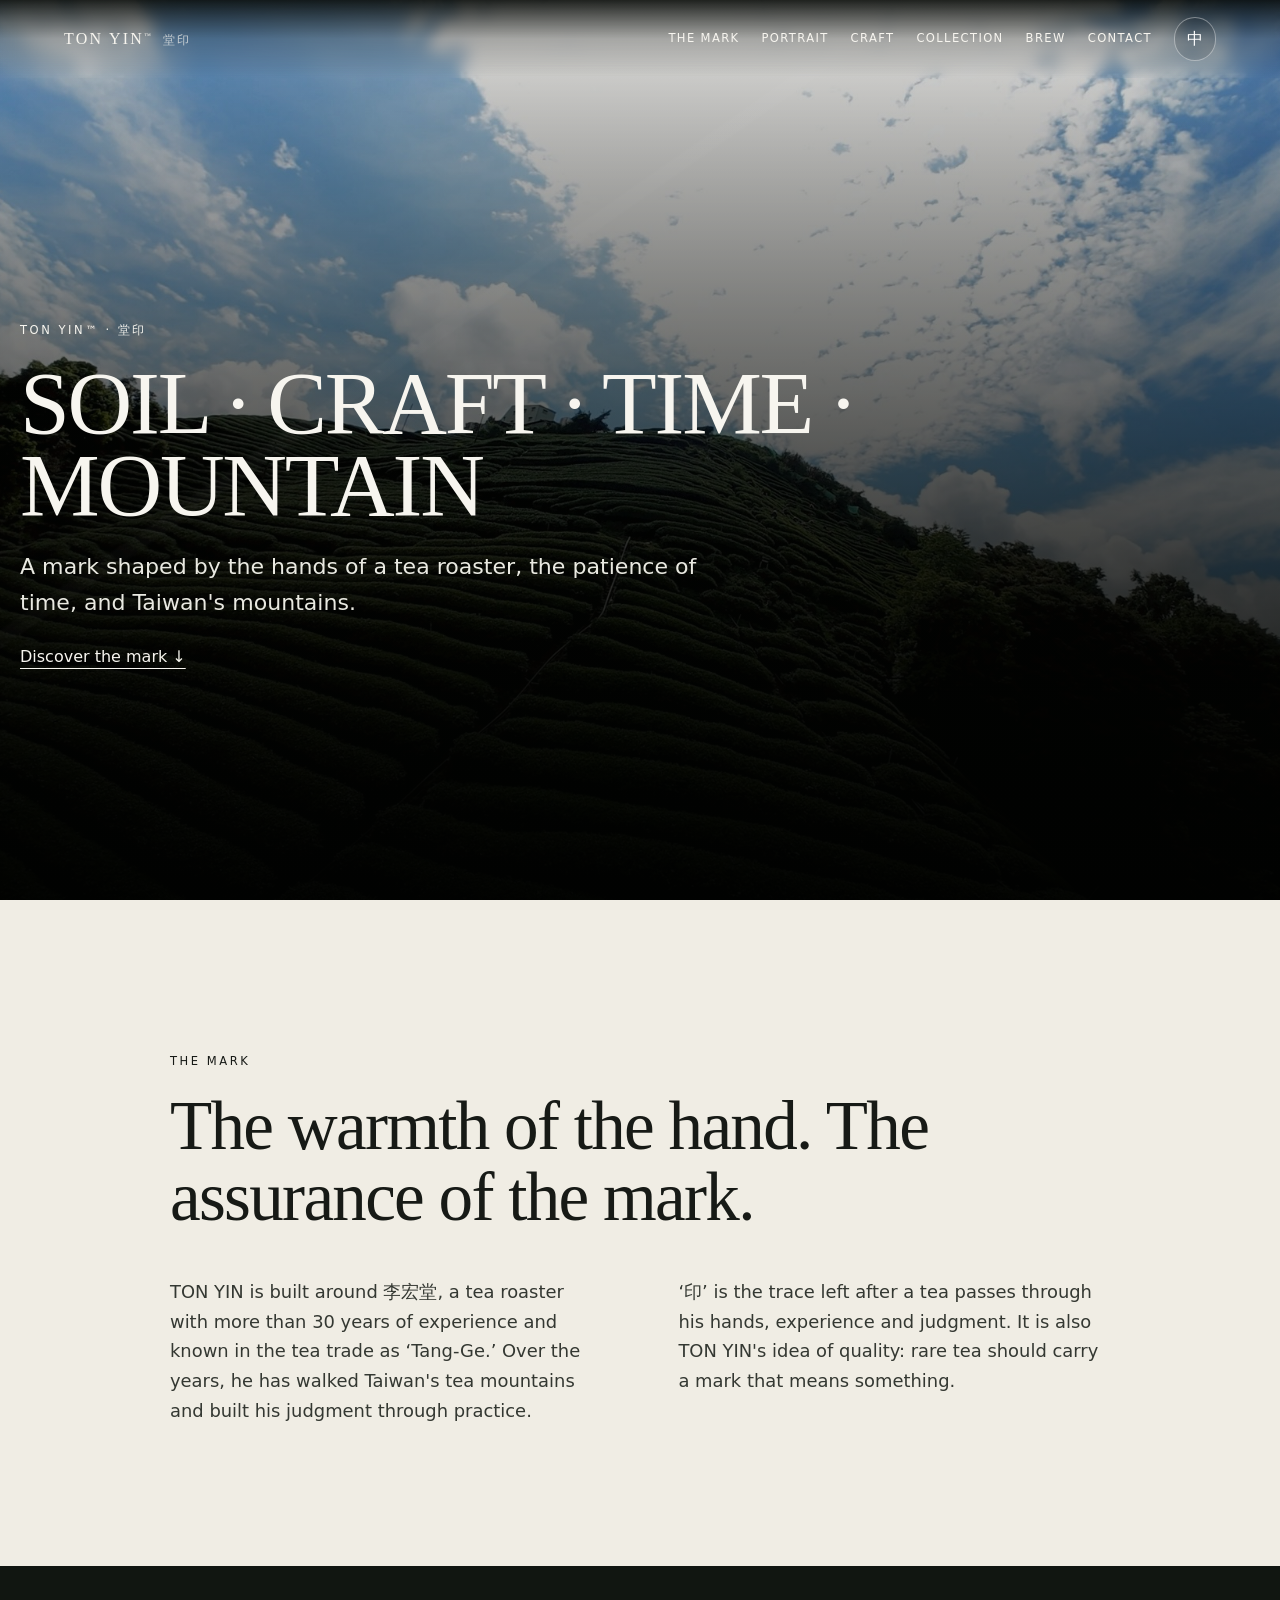
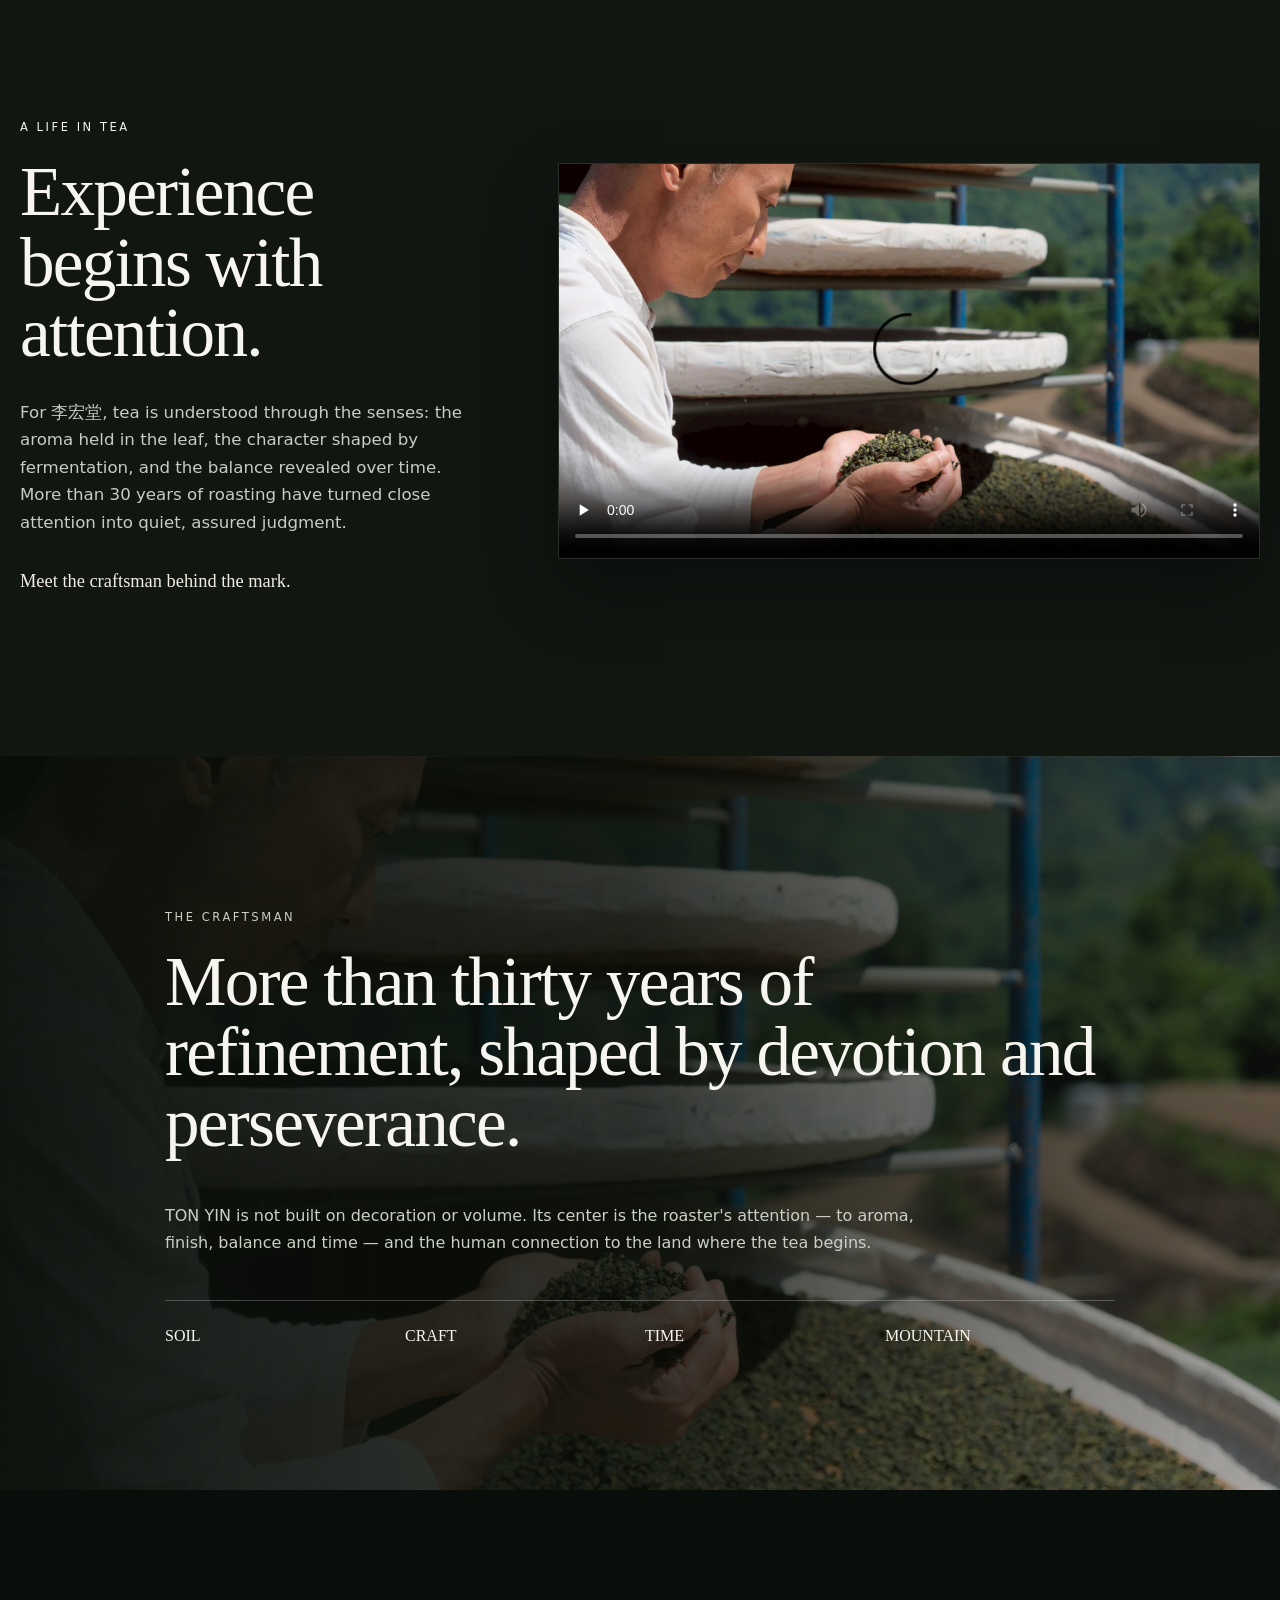
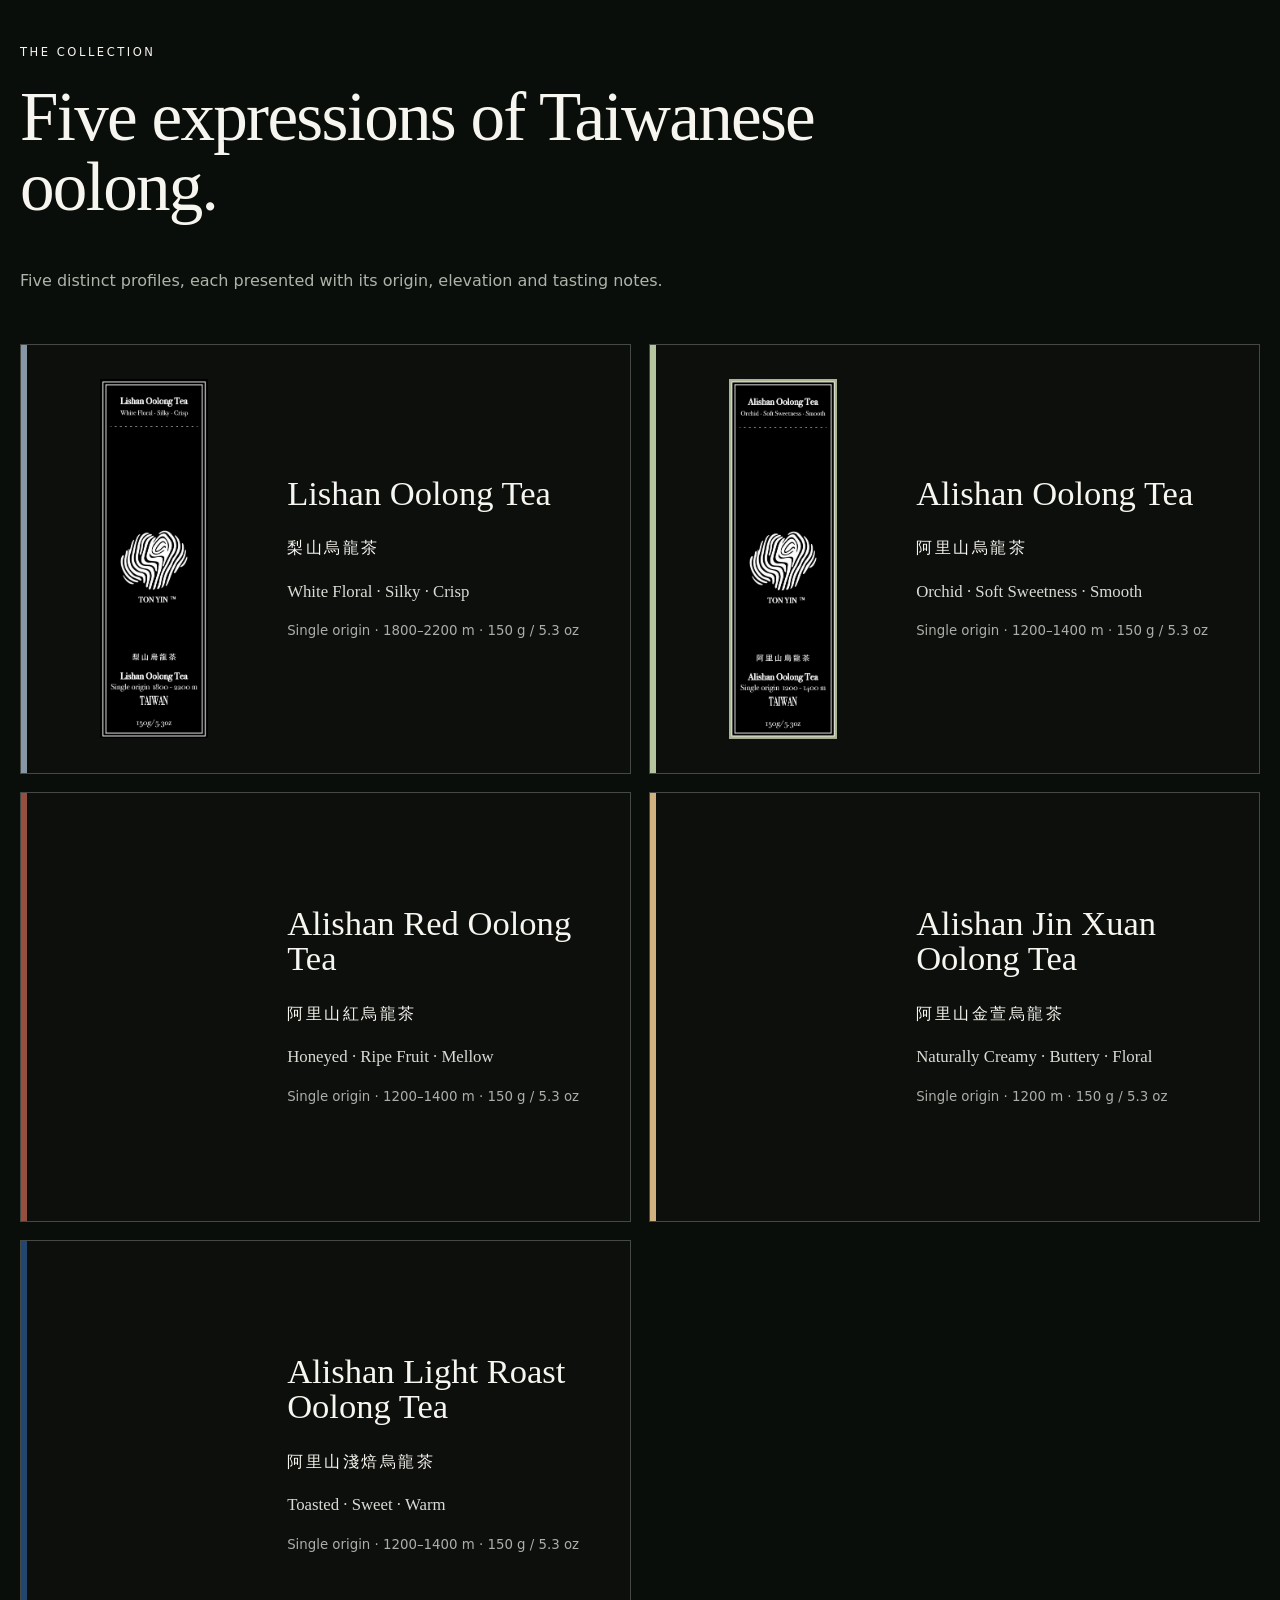
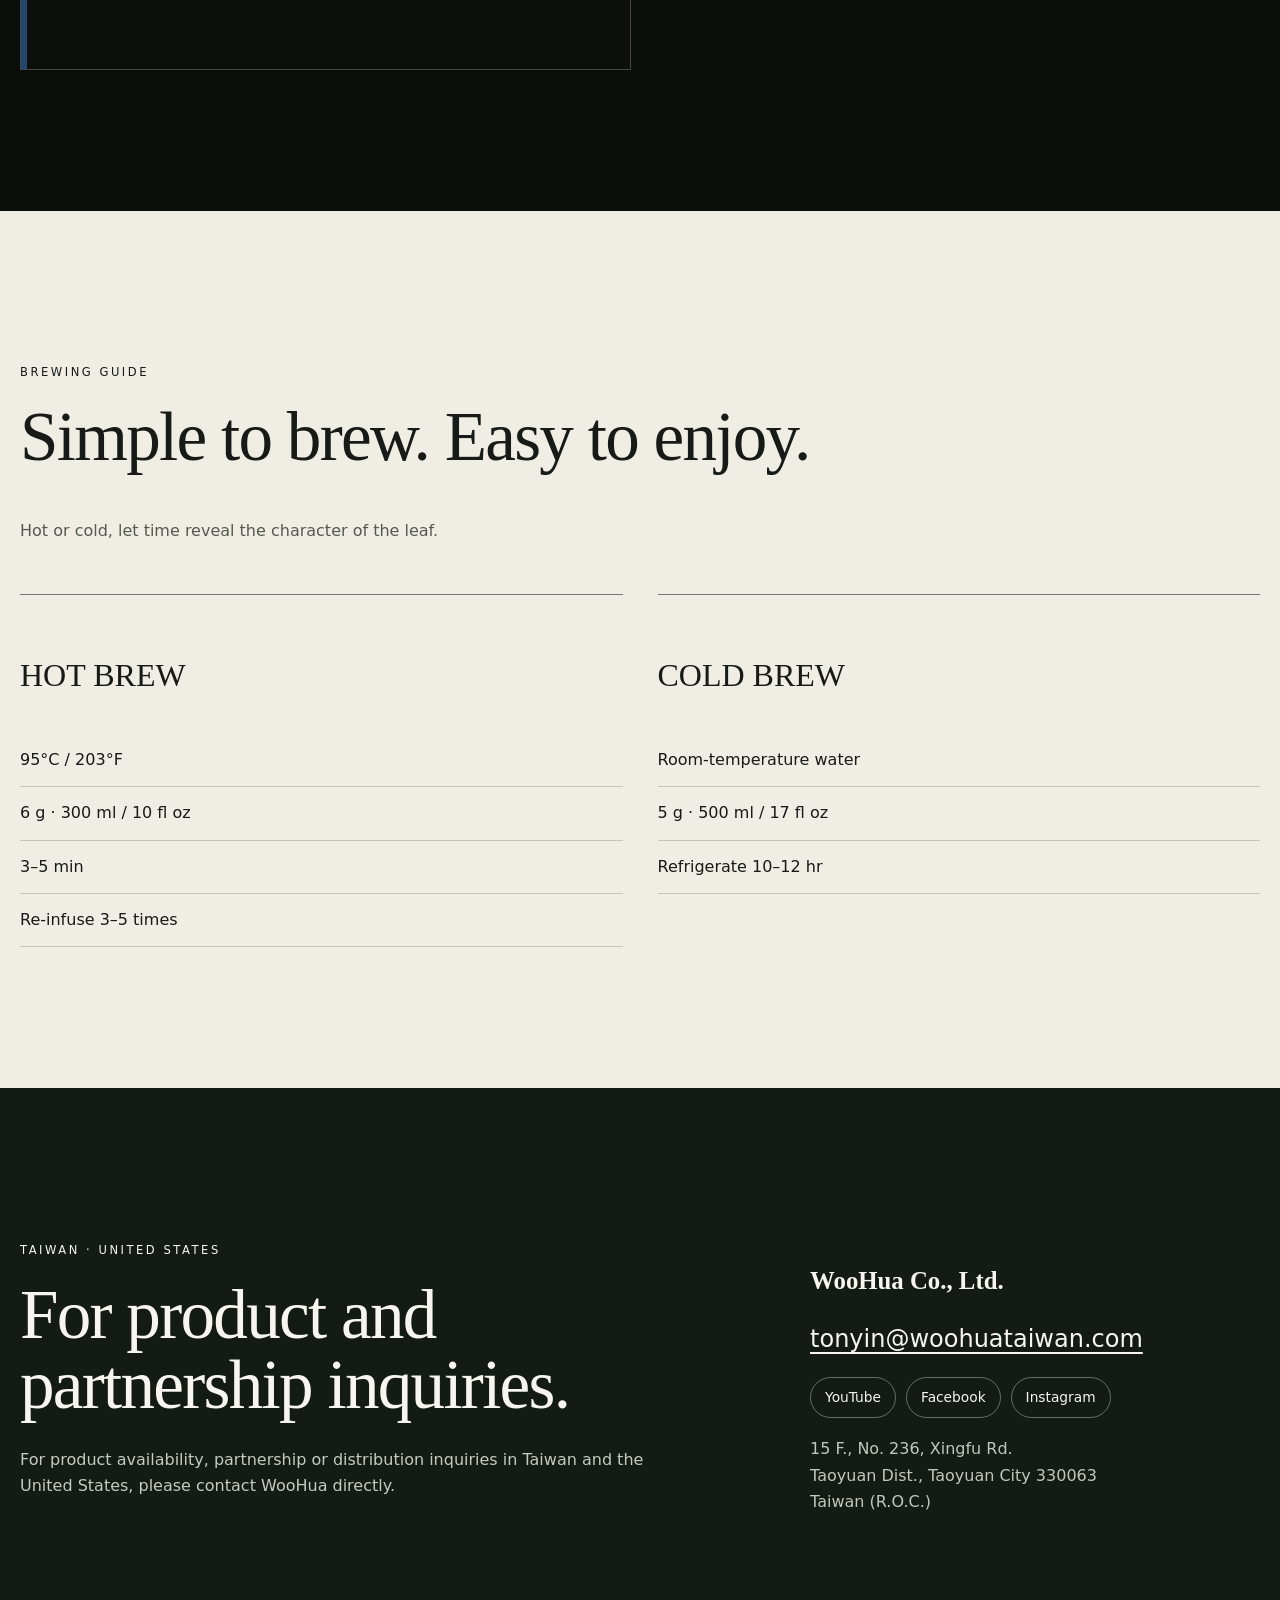
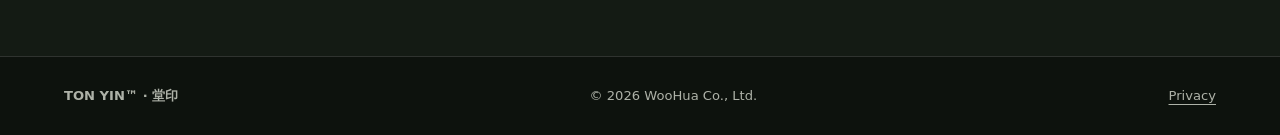
==== commit cabf17af: "Update craft message and add social links" ====
--- a/docs/index.html
+++ b/docs/index.html
@@ -10,7 +10,7 @@
 <section class="hero" id="top"><div class="shade"></div><div class="shell hero-copy"><p class="eyebrow">TON YIN™ · 堂印</p><h1>SOIL · CRAFT · TIME · MOUNTAIN</h1><p data-en="A mark shaped by the hands of a tea roaster, the patience of time, and Taiwan's mountains." data-zh="一枚由焙茶職人的手、時間的耐心與台灣山林共同留下的印。">A mark shaped by the hands of a tea roaster, the patience of time, and Taiwan's mountains.</p><a href="#mark">Discover the mark ↓</a></div></section>
 <section class="mark cream" id="mark"><div class="shell narrow"><p class="eyebrow" data-en="THE MARK" data-zh="堂印">THE MARK</p><h2 data-en="The warmth of the hand. The assurance of the mark." data-zh="手有溫度，印有分量。">The warmth of the hand. The assurance of the mark.</h2><div class="cols"><p data-en="TON YIN is built around 李宏堂, a tea roaster with more than 30 years of experience and known in the tea trade as ‘Tang-Ge.’ Over the years, he has walked Taiwan's tea mountains and built his judgment through practice." data-zh="堂印，以李宏堂為核心。超過三十年的焙茶經驗，業界熟識的人都叫他『堂哥』。多年走過台灣好茶的山頭，經驗不是口號，而是一批一批茶累積下來的判斷。">TON YIN is built around 李宏堂, a tea roaster with more than 30 years of experience and known in the tea trade as ‘Tang-Ge.’ Over the years, he has walked Taiwan's tea mountains and built his judgment through practice.</p><p data-en="‘印’ is the trace left after a tea passes through his hands, experience and judgment. It is also TON YIN's idea of quality: rare tea should carry a mark that means something." data-zh="『印』，是茶經過堂哥的手溫、經驗與判斷後留下的記號；也代表堂印對品質的把關。稀有而高品質的茶，才值得留下這一印。">‘印’ is the trace left after a tea passes through his hands, experience and judgment. It is also TON YIN's idea of quality: rare tea should carry a mark that means something.</p></div></div></section>
 <section class="portrait dark" id="portrait"><div class="shell portraitgrid"><div class="portrait-copy"><p class="eyebrow" data-en="A LIFE IN TEA" data-zh="一生茶事">A LIFE IN TEA</p><h2 data-en="Experience begins with attention." data-zh="經驗，始於專注感受。">Experience begins with attention.</h2><p data-en="For 李宏堂, tea is understood through the senses: the aroma held in the leaf, the character shaped by fermentation, and the balance revealed over time. More than 30 years of roasting have turned close attention into quiet, assured judgment." data-zh="對李宏堂而言，理解一款茶，始於感官：茶葉蘊藏的香氣、發酵形成的性格，以及時間展開後的平衡。超過三十年的焙茶經驗，讓一次次專注感受，沉澱成安靜而篤定的判斷。">For Li Hung-Tang, tea is understood through the senses: the aroma held in the leaf, the character shaped by fermentation, and the balance revealed over time. More than 30 years of roasting have turned close attention into quiet, assured judgment.</p><p class="portrait-note" data-en="Meet the craftsman behind the mark." data-zh="看見「堂印」背後的職人。">Meet the craftsman behind the mark.</p></div><div class="film"><video controls playsinline preload="none" poster="assets/material-15.jpg" aria-label="Li Hung-Tang introduces his sensory approach to tea"><source src="assets/video_627131709850386536-RgNrlBCM.MP4" type="video/mp4">Your browser does not support embedded video.</video></div></div></section>
-<section class="craft dark" id="craft"><div class="shell"><p class="eyebrow" data-en="THE CRAFTSMAN" data-zh="職人">THE CRAFTSMAN</p><h2 data-en="More than 30 years, distilled into judgment." data-zh="三十多年，最後留下的是判斷。">More than 30 years, distilled into judgment.</h2><p data-en="TON YIN is not built on decoration or volume. Its center is the roaster's attention — to aroma, finish, balance and time — and the human connection to the land where the tea begins." data-zh="堂印的核心，不是裝飾，也不是追求大量，而是職人對香氣、收斂、平衡與時間的專注，以及人與土地之間長久累積的情感。">TON YIN is not built on decoration or volume. Its center is the roaster's attention — to aroma, finish, balance and time — and the human connection to the land where the tea begins.</p><div class="values"><span>SOIL</span><span>CRAFT</span><span>TIME</span><span>MOUNTAIN</span></div></div></section>
+<section class="craft dark" id="craft"><div class="shell"><p class="eyebrow" data-en="THE CRAFTSMAN" data-zh="職人">THE CRAFTSMAN</p><h2 data-en="More than thirty years of refinement, shaped by devotion and perseverance." data-zh="三十多年的淬煉，是一份情感和堅持。">More than thirty years of refinement, shaped by devotion and perseverance.</h2><p data-en="TON YIN is not built on decoration or volume. Its center is the roaster's attention — to aroma, finish, balance and time — and the human connection to the land where the tea begins." data-zh="堂印的核心，不是裝飾，也不是追求大量，而是職人對香氣、收斂、平衡與時間的專注，以及人與土地之間長久累積的情感。">TON YIN is not built on decoration or volume. Its center is the roaster's attention — to aroma, finish, balance and time — and the human connection to the land where the tea begins.</p><div class="values"><span>SOIL</span><span>CRAFT</span><span>TIME</span><span>MOUNTAIN</span></div></div></section>
 <section class="collection dark" id="collection"><div class="shell"><p class="eyebrow" data-en="THE COLLECTION" data-zh="茶品系列">THE COLLECTION</p><h2 data-en="Five expressions of Taiwanese oolong." data-zh="五款台灣烏龍，五種風味表情。">Five expressions of Taiwanese oolong.</h2><p class="verified" data-en="Five distinct profiles, each presented with its origin, elevation and tasting notes." data-zh="五款風味各自展開，從產地、海拔到風味，一目了然。">Five distinct profiles, each presented with its origin, elevation and tasting notes.</p><div class="teas">
 <article class="c1"><img src="assets/label-01.jpg" alt="TON YIN Lishan Oolong Tea label" loading="lazy"><div class="tea-copy"><h3>Lishan Oolong Tea</h3><p>梨山烏龍茶</p><b>White Floral · Silky · Crisp</b><small>Single origin · 1800–2200 m · 150 g / 5.3 oz</small></div></article>
 <article class="c2"><img src="assets/label-02.jpg" alt="TON YIN Alishan Oolong Tea label" loading="lazy"><div class="tea-copy"><h3>Alishan Oolong Tea</h3><p>阿里山烏龍茶</p><b>Orchid · Soft Sweetness · Smooth</b><small>Single origin · 1200–1400 m · 150 g / 5.3 oz</small></div></article>
@@ -19,5 +19,5 @@
 <article class="c5"><img src="assets/label-05.jpg" alt="TON YIN Alishan Light Roast Oolong Tea label" loading="lazy"><div class="tea-copy"><h3>Alishan Light Roast Oolong Tea</h3><p>阿里山淺焙烏龍茶</p><b>Toasted · Sweet · Warm</b><small>Single origin · 1200–1400 m · 150 g / 5.3 oz</small></div></article>
 </div></div></section>
 <section class="brew cream" id="brew"><div class="shell"><p class="eyebrow" data-en="BREWING GUIDE" data-zh="沖泡建議">BREWING GUIDE</p><h2 data-en="Simple to brew. Easy to enjoy." data-zh="簡單沖泡，讓茶自然展開。">Simple to brew. Easy to enjoy.</h2><p class="verified" data-en="Hot or cold, let time reveal the character of the leaf." data-zh="無論熱泡或冷泡，讓時間慢慢展開茶的風味。">Hot or cold, let time reveal the character of the leaf.</p><div class="brewgrid"><article><h3>HOT BREW</h3><p>95°C / 203°F</p><p>6 g · 300 ml / 10 fl oz</p><p>3–5 min</p><p>Re-infuse 3–5 times</p></article><article><h3>COLD BREW</h3><p>Room-temperature water</p><p>5 g · 500 ml / 17 fl oz</p><p>Refrigerate 10–12 hr</p></article></div></div></section>
-<section class="contact dark" id="contact"><div class="shell contactgrid"><div><p class="eyebrow">TAIWAN · UNITED STATES</p><h2 data-en="For product and partnership inquiries." data-zh="產品與合作洽詢。">For product and partnership inquiries.</h2><p data-en="For product availability, partnership or distribution inquiries in Taiwan and the United States, please contact WooHua directly." data-zh="如需洽詢台灣與美國地區的產品供應、品牌合作或經銷事宜，請直接聯絡 WooHua。">For product availability, partnership or distribution inquiries in Taiwan and the United States, please contact WooHua directly.</p></div><address><strong>WooHua Co., Ltd.</strong><a href="mailto:tonyin@woohuataiwan.com">tonyin@woohuataiwan.com</a><span>15 F., No. 236, Xingfu Rd.<br>Taoyuan Dist., Taoyuan City 330063<br>Taiwan (R.O.C.)</span></address></div></section>
+<section class="contact dark" id="contact"><div class="shell contactgrid"><div><p class="eyebrow">TAIWAN · UNITED STATES</p><h2 data-en="For product and partnership inquiries." data-zh="產品與合作洽詢。">For product and partnership inquiries.</h2><p data-en="For product availability, partnership or distribution inquiries in Taiwan and the United States, please contact WooHua directly." data-zh="如需洽詢台灣與美國地區的產品供應、品牌合作或經銷事宜，請直接聯絡 WooHua。">For product availability, partnership or distribution inquiries in Taiwan and the United States, please contact WooHua directly.</p></div><address><strong>WooHua Co., Ltd.</strong><a href="mailto:tonyin@woohuataiwan.com">tonyin@woohuataiwan.com</a><div class="socials" aria-label="Social media"><a href="https://youtu.be/tu6x__zzUPo?si=w12NoAMZVGgnEeIb" target="_blank" rel="noopener noreferrer">YouTube</a><a href="https://www.facebook.com/share/1DGATy5shz/?mibextid=wwXIfr" target="_blank" rel="noopener noreferrer">Facebook</a><a href="https://www.instagram.com/tonyintaiwantea?utm_source=qr" target="_blank" rel="noopener noreferrer">Instagram</a></div><span>15 F., No. 236, Xingfu Rd.<br>Taoyuan Dist., Taoyuan City 330063<br>Taiwan (R.O.C.)</span></address></div></section>
 </main><footer><strong>TON YIN™ · 堂印</strong><span>© 2026 WooHua Co., Ltd.</span><a href="privacy.html">Privacy</a></footer><script src="script.js" defer></script></body></html>
--- a/docs/styles.css
+++ b/docs/styles.css
@@ -1 +1 @@
-:root{--ink:#0d120d;--ink2:#141b14;--cream:#f0ede4;--paper:#f7f4ec;--text:#171a16;--muted:#66695f;--soft:#c8cabf;--line:#bdbbad;--white:#f7f5ef;--accent:#9cab90}*{box-sizing:border-box}html{scroll-behavior:smooth;background:var(--ink)}body{margin:0;background:var(--ink);color:var(--white);font-family:system-ui,-apple-system,BlinkMacSystemFont,"Segoe UI",sans-serif;line-height:1.65;-webkit-font-smoothing:antialiased}a{color:inherit}button{font:inherit}.skip-link{position:fixed;left:12px;top:-70px;z-index:99;background:#fff;color:#111;padding:10px 14px}.skip-link:focus{top:12px}.shell{width:min(calc(100% - 40px),1240px);margin:auto}.narrow{max-width:940px}header{position:fixed;z-index:40;inset:0 0 auto;height:78px;padding:0 5vw;display:flex;align-items:center;justify-content:space-between;background:linear-gradient(180deg,rgba(9,12,9,.9),rgba(9,12,9,.24),transparent);backdrop-filter:blur(7px)}.brand{text-decoration:none;font-family:Georgia,serif;letter-spacing:.14em}.brand span{margin-left:10px;font-size:.74em;opacity:.72}.brand sup{font-size:.42em}nav{display:flex;gap:22px;align-items:center}nav a{font-size:.72rem;letter-spacing:.12em;text-transform:uppercase;text-decoration:none}.lang,.menu{border:1px solid rgba(255,255,255,.4);background:rgba(0,0,0,.1);color:#fff;border-radius:999px;padding:8px 12px}.menu{display:none}.hero{min-height:100svh;display:flex;align-items:flex-end;position:relative;overflow:hidden;background-image:linear-gradient(180deg,rgba(4,8,4,.08),rgba(4,8,4,.84)),url("assets/material-01.jpg");background-size:cover;background-position:center}.hero:before{content:"";position:absolute;inset:0;background:linear-gradient(145deg,transparent 0 35%,rgba(255,255,255,.035) 35.2% 36%,transparent 36.2% 100%)}.shade{position:absolute;inset:0;background:linear-gradient(180deg,rgba(0,0,0,.02),rgba(0,0,0,.73))}.hero-copy{position:relative;padding:170px 0 90px}.eyebrow{font-size:.72rem;letter-spacing:.22em;text-transform:uppercase}.hero h1,.mark h2,.portrait h2,.craft h2,.collection h2,.brew h2,.contact h2{font-family:Georgia,"Times New Roman",serif;font-weight:400;letter-spacing:-.025em}.hero h1{font-size:clamp(2.8rem,7vw,7.2rem);line-height:.92;max-width:1080px;margin:.24em 0}.hero-copy>p:last-of-type{max-width:720px;font-size:clamp(1.05rem,2vw,1.38rem);color:#e9e9e1}.hero-copy>a{text-underline-offset:6px}.cream{background:var(--cream);color:var(--text)}.dark{background:var(--ink2);color:var(--white)}.mark,.portrait,.craft,.collection,.brew,.contact{padding:clamp(90px,11vw,150px) 0}.mark h2,.portrait h2,.craft h2,.collection h2,.brew h2,.contact h2{font-size:clamp(2.7rem,5.4vw,5.7rem);line-height:1.02;margin:20px 0 45px}.cols{display:grid;grid-template-columns:1fr 1fr;gap:clamp(30px,6vw,90px);font-size:clamp(1.02rem,1.4vw,1.22rem)}.cols p{margin:0;color:#343832}.craft{position:relative;background-image:linear-gradient(90deg,rgba(9,14,9,.96) 0%,rgba(9,14,9,.82) 50%,rgba(9,14,9,.28) 100%),url("assets/material-15.jpg");background-size:cover;background-position:center}.craft .shell{max-width:950px;position:relative}.craft>div>p{max-width:760px;color:#cbd0c5}.values{display:grid;grid-template-columns:repeat(4,1fr);gap:10px;margin-top:44px;border-top:1px solid rgba(255,255,255,.24);padding-top:22px;font-family:Georgia,serif}.collection{background:#0a0e0a}.collection h2{max-width:900px}.verified{max-width:660px;color:#aeb4aa}.cream .verified{color:#55594f}.teas{display:grid;grid-template-columns:repeat(2,1fr);gap:18px;margin-top:50px}.teas article{min-height:390px;border:1px solid rgba(255,255,255,.24);padding:34px;display:flex;flex-direction:column;justify-content:flex-end;position:relative;overflow:hidden;background-size:cover;background-position:center}.teas article:after{content:"";position:absolute;inset:0;background:linear-gradient(180deg,rgba(0,0,0,.04) 15%,rgba(0,0,0,.92) 88%)}.teas article>*{position:relative;z-index:2}.teas article:before{content:"";position:absolute;z-index:3;left:0;top:0;bottom:0;width:6px;background:var(--edge,#999)}.teas h3{font-family:Georgia,serif;font-size:clamp(2rem,3.5vw,3.8rem);line-height:1.03;font-weight:400;margin:0 0 8px}.teas p{letter-spacing:.16em}.teas b{font-family:Georgia,serif;font-weight:400;font-size:1.05rem;color:#dadbd5}.teas small{margin-top:15px;color:#aaafa7}.c1{--edge:#8797a6;background-image:url("assets/label-01.jpg")}.c2{--edge:#b6c59f;background-image:url("assets/label-02.jpg")}.c3{--edge:#954f3e;background-image:url("assets/label-03.jpg")}.c4{--edge:#d1b17f;background-image:url("assets/label-04.jpg")}.c5{--edge:#21466f;background-image:url("assets/label-05.jpg")}.brew h2{max-width:850px}.brewgrid{display:grid;grid-template-columns:1fr 1fr;gap:35px;margin-top:50px}.brewgrid article{border-top:1px solid #777;padding-top:22px}.brewgrid h3{font-family:Georgia,serif;font-weight:400;font-size:2rem}.brewgrid p{border-bottom:1px solid #c7c5ba;padding:13px 0;margin:0}.contactgrid{display:grid;grid-template-columns:1.2fr .8fr;gap:clamp(50px,9vw,130px)}.contact h2{margin-bottom:26px}.contactgrid>div>p:last-child{max-width:700px;color:#c6cbc1}.contact address{font-style:normal;display:flex;flex-direction:column;gap:18px;justify-content:flex-end}.contact address strong{font-family:Georgia,serif;font-size:1.55rem}.contact address a{font-size:clamp(1.1rem,2vw,1.5rem);word-break:break-word;text-underline-offset:5px}.contact address span{color:#c2c7bd}footer{display:flex;gap:24px;justify-content:space-between;align-items:center;padding:28px 5vw;border-top:1px solid rgba(255,255,255,.14);color:#aeb2a8;font-size:.82rem}footer a{text-underline-offset:4px}@media(max-width:850px){nav{display:none;position:absolute;top:72px;left:20px;right:20px;padding:22px;background:#0a0d0a;border:1px solid rgba(255,255,255,.16);flex-direction:column;align-items:flex-start}.menu{display:block}nav.open{display:flex}.cols,.teas,.brewgrid,.contactgrid{grid-template-columns:1fr}.values{grid-template-columns:1fr 1fr}.hero-copy{padding-bottom:65px}.craft{background-position:62% center}}@media(max-width:520px){.shell{width:min(calc(100% - 36px),1240px)}header{height:70px}.hero{min-height:92svh}.hero h1{font-size:clamp(2.55rem,13vw,4.2rem)}.mark h2,.craft h2,.collection h2,.brew h2,.contact h2{font-size:2.8rem}.teas article{min-height:340px;padding:26px 22px}.values{grid-template-columns:1fr 1fr}footer{align-items:flex-start;flex-direction:column}}@media(prefers-reduced-motion:reduce){html{scroll-behavior:auto}*{animation:none!important;transition:none!important}}.teas article{min-height:430px;display:grid;grid-template-columns:minmax(130px,38%) 1fr;align-items:center;gap:28px;background:#0c0f0c!important;padding:28px}.teas article:after{display:none}.teas article>img{position:relative;z-index:2;display:block;width:100%;height:360px;object-fit:contain}.tea-copy{position:relative;z-index:2;display:flex;flex-direction:column;justify-content:center}.tea-copy h3{font-size:clamp(1.65rem,2.7vw,3rem)}@media(max-width:560px){.teas article{grid-template-columns:1fr;min-height:auto;padding:24px}.teas article>img{height:430px}.tea-copy{padding-top:4px}}.portrait{background:#111611}.portraitgrid{display:grid;grid-template-columns:minmax(0,.78fr) minmax(0,1.22fr);gap:clamp(40px,7vw,100px);align-items:center}.portrait h2{margin-bottom:30px}.portrait-copy>p:not(.eyebrow):not(.portrait-note){color:#c8cdc3;font-size:clamp(1rem,1.3vw,1.18rem)}.portrait-note{margin-top:30px;color:#f0ede4;font-family:Georgia,serif;font-size:1.15rem}.film{background:#080a08;border:1px solid rgba(255,255,255,.14);box-shadow:0 30px 70px rgba(0,0,0,.32)}.film video{display:block;width:100%;height:auto;aspect-ratio:16/9;object-fit:cover}@media(max-width:850px){.portraitgrid{grid-template-columns:1fr}.film{order:-1}}+:root{--ink:#0d120d;--ink2:#141b14;--cream:#f0ede4;--paper:#f7f4ec;--text:#171a16;--muted:#66695f;--soft:#c8cabf;--line:#bdbbad;--white:#f7f5ef;--accent:#9cab90}*{box-sizing:border-box}html{scroll-behavior:smooth;background:var(--ink)}body{margin:0;background:var(--ink);color:var(--white);font-family:system-ui,-apple-system,BlinkMacSystemFont,"Segoe UI",sans-serif;line-height:1.65;-webkit-font-smoothing:antialiased}a{color:inherit}button{font:inherit}.skip-link{position:fixed;left:12px;top:-70px;z-index:99;background:#fff;color:#111;padding:10px 14px}.skip-link:focus{top:12px}.shell{width:min(calc(100% - 40px),1240px);margin:auto}.narrow{max-width:940px}header{position:fixed;z-index:40;inset:0 0 auto;height:78px;padding:0 5vw;display:flex;align-items:center;justify-content:space-between;background:linear-gradient(180deg,rgba(9,12,9,.9),rgba(9,12,9,.24),transparent);backdrop-filter:blur(7px)}.brand{text-decoration:none;font-family:Georgia,serif;letter-spacing:.14em}.brand span{margin-left:10px;font-size:.74em;opacity:.72}.brand sup{font-size:.42em}nav{display:flex;gap:22px;align-items:center}nav a{font-size:.72rem;letter-spacing:.12em;text-transform:uppercase;text-decoration:none}.lang,.menu{border:1px solid rgba(255,255,255,.4);background:rgba(0,0,0,.1);color:#fff;border-radius:999px;padding:8px 12px}.menu{display:none}.hero{min-height:100svh;display:flex;align-items:flex-end;position:relative;overflow:hidden;background-image:linear-gradient(180deg,rgba(4,8,4,.08),rgba(4,8,4,.84)),url("assets/material-01.jpg");background-size:cover;background-position:center}.hero:before{content:"";position:absolute;inset:0;background:linear-gradient(145deg,transparent 0 35%,rgba(255,255,255,.035) 35.2% 36%,transparent 36.2% 100%)}.shade{position:absolute;inset:0;background:linear-gradient(180deg,rgba(0,0,0,.02),rgba(0,0,0,.73))}.hero-copy{position:relative;padding:170px 0 90px}.eyebrow{font-size:.72rem;letter-spacing:.22em;text-transform:uppercase}.hero h1,.mark h2,.portrait h2,.craft h2,.collection h2,.brew h2,.contact h2{font-family:Georgia,"Times New Roman",serif;font-weight:400;letter-spacing:-.025em}.hero h1{font-size:clamp(2.8rem,7vw,7.2rem);line-height:.92;max-width:1080px;margin:.24em 0}.hero-copy>p:last-of-type{max-width:720px;font-size:clamp(1.05rem,2vw,1.38rem);color:#e9e9e1}.hero-copy>a{text-underline-offset:6px}.cream{background:var(--cream);color:var(--text)}.dark{background:var(--ink2);color:var(--white)}.mark,.portrait,.craft,.collection,.brew,.contact{padding:clamp(90px,11vw,150px) 0}.mark h2,.portrait h2,.craft h2,.collection h2,.brew h2,.contact h2{font-size:clamp(2.7rem,5.4vw,5.7rem);line-height:1.02;margin:20px 0 45px}.cols{display:grid;grid-template-columns:1fr 1fr;gap:clamp(30px,6vw,90px);font-size:clamp(1.02rem,1.4vw,1.22rem)}.cols p{margin:0;color:#343832}.craft{position:relative;background-image:linear-gradient(90deg,rgba(9,14,9,.96) 0%,rgba(9,14,9,.82) 50%,rgba(9,14,9,.28) 100%),url("assets/material-15.jpg");background-size:cover;background-position:center}.craft .shell{max-width:950px;position:relative}.craft>div>p{max-width:760px;color:#cbd0c5}.values{display:grid;grid-template-columns:repeat(4,1fr);gap:10px;margin-top:44px;border-top:1px solid rgba(255,255,255,.24);padding-top:22px;font-family:Georgia,serif}.collection{background:#0a0e0a}.collection h2{max-width:900px}.verified{max-width:660px;color:#aeb4aa}.cream .verified{color:#55594f}.teas{display:grid;grid-template-columns:repeat(2,1fr);gap:18px;margin-top:50px}.teas article{min-height:390px;border:1px solid rgba(255,255,255,.24);padding:34px;display:flex;flex-direction:column;justify-content:flex-end;position:relative;overflow:hidden;background-size:cover;background-position:center}.teas article:after{content:"";position:absolute;inset:0;background:linear-gradient(180deg,rgba(0,0,0,.04) 15%,rgba(0,0,0,.92) 88%)}.teas article>*{position:relative;z-index:2}.teas article:before{content:"";position:absolute;z-index:3;left:0;top:0;bottom:0;width:6px;background:var(--edge,#999)}.teas h3{font-family:Georgia,serif;font-size:clamp(2rem,3.5vw,3.8rem);line-height:1.03;font-weight:400;margin:0 0 8px}.teas p{letter-spacing:.16em}.teas b{font-family:Georgia,serif;font-weight:400;font-size:1.05rem;color:#dadbd5}.teas small{margin-top:15px;color:#aaafa7}.c1{--edge:#8797a6;background-image:url("assets/label-01.jpg")}.c2{--edge:#b6c59f;background-image:url("assets/label-02.jpg")}.c3{--edge:#954f3e;background-image:url("assets/label-03.jpg")}.c4{--edge:#d1b17f;background-image:url("assets/label-04.jpg")}.c5{--edge:#21466f;background-image:url("assets/label-05.jpg")}.brew h2{max-width:850px}.brewgrid{display:grid;grid-template-columns:1fr 1fr;gap:35px;margin-top:50px}.brewgrid article{border-top:1px solid #777;padding-top:22px}.brewgrid h3{font-family:Georgia,serif;font-weight:400;font-size:2rem}.brewgrid p{border-bottom:1px solid #c7c5ba;padding:13px 0;margin:0}.contactgrid{display:grid;grid-template-columns:1.2fr .8fr;gap:clamp(50px,9vw,130px)}.contact h2{margin-bottom:26px}.contactgrid>div>p:last-child{max-width:700px;color:#c6cbc1}.contact address{font-style:normal;display:flex;flex-direction:column;gap:18px;justify-content:flex-end}.contact address strong{font-family:Georgia,serif;font-size:1.55rem}.contact address a{font-size:clamp(1.1rem,2vw,1.5rem);word-break:break-word;text-underline-offset:5px}.socials{display:flex;flex-wrap:wrap;gap:10px}.contact address .socials a{border:1px solid rgba(255,255,255,.35);border-radius:999px;padding:8px 14px;font-size:.86rem;text-decoration:none;transition:background .2s,color .2s}.contact address .socials a:hover,.contact address .socials a:focus-visible{background:#f0ede4;color:#171a16}.contact address span{color:#c2c7bd}footer{display:flex;gap:24px;justify-content:space-between;align-items:center;padding:28px 5vw;border-top:1px solid rgba(255,255,255,.14);color:#aeb2a8;font-size:.82rem}footer a{text-underline-offset:4px}@media(max-width:850px){nav{display:none;position:absolute;top:72px;left:20px;right:20px;padding:22px;background:#0a0d0a;border:1px solid rgba(255,255,255,.16);flex-direction:column;align-items:flex-start}.menu{display:block}nav.open{display:flex}.cols,.teas,.brewgrid,.contactgrid{grid-template-columns:1fr}.values{grid-template-columns:1fr 1fr}.hero-copy{padding-bottom:65px}.craft{background-position:62% center}}@media(max-width:520px){.shell{width:min(calc(100% - 36px),1240px)}header{height:70px}.hero{min-height:92svh}.hero h1{font-size:clamp(2.55rem,13vw,4.2rem)}.mark h2,.craft h2,.collection h2,.brew h2,.contact h2{font-size:2.8rem}.teas article{min-height:340px;padding:26px 22px}.values{grid-template-columns:1fr 1fr}footer{align-items:flex-start;flex-direction:column}}@media(prefers-reduced-motion:reduce){html{scroll-behavior:auto}*{animation:none!important;transition:none!important}}.teas article{min-height:430px;display:grid;grid-template-columns:minmax(130px,38%) 1fr;align-items:center;gap:28px;background:#0c0f0c!important;padding:28px}.teas article:after{display:none}.teas article>img{position:relative;z-index:2;display:block;width:100%;height:360px;object-fit:contain}.tea-copy{position:relative;z-index:2;display:flex;flex-direction:column;justify-content:center}.tea-copy h3{font-size:clamp(1.65rem,2.7vw,3rem)}@media(max-width:560px){.teas article{grid-template-columns:1fr;min-height:auto;padding:24px}.teas article>img{height:430px}.tea-copy{padding-top:4px}}.portrait{background:#111611}.portraitgrid{display:grid;grid-template-columns:minmax(0,.78fr) minmax(0,1.22fr);gap:clamp(40px,7vw,100px);align-items:center}.portrait h2{margin-bottom:30px}.portrait-copy>p:not(.eyebrow):not(.portrait-note){color:#c8cdc3;font-size:clamp(1rem,1.3vw,1.18rem)}.portrait-note{margin-top:30px;color:#f0ede4;font-family:Georgia,serif;font-size:1.15rem}.film{background:#080a08;border:1px solid rgba(255,255,255,.14);box-shadow:0 30px 70px rgba(0,0,0,.32)}.film video{display:block;width:100%;height:auto;aspect-ratio:16/9;object-fit:cover}@media(max-width:850px){.portraitgrid{grid-template-columns:1fr}.film{order:-1}}
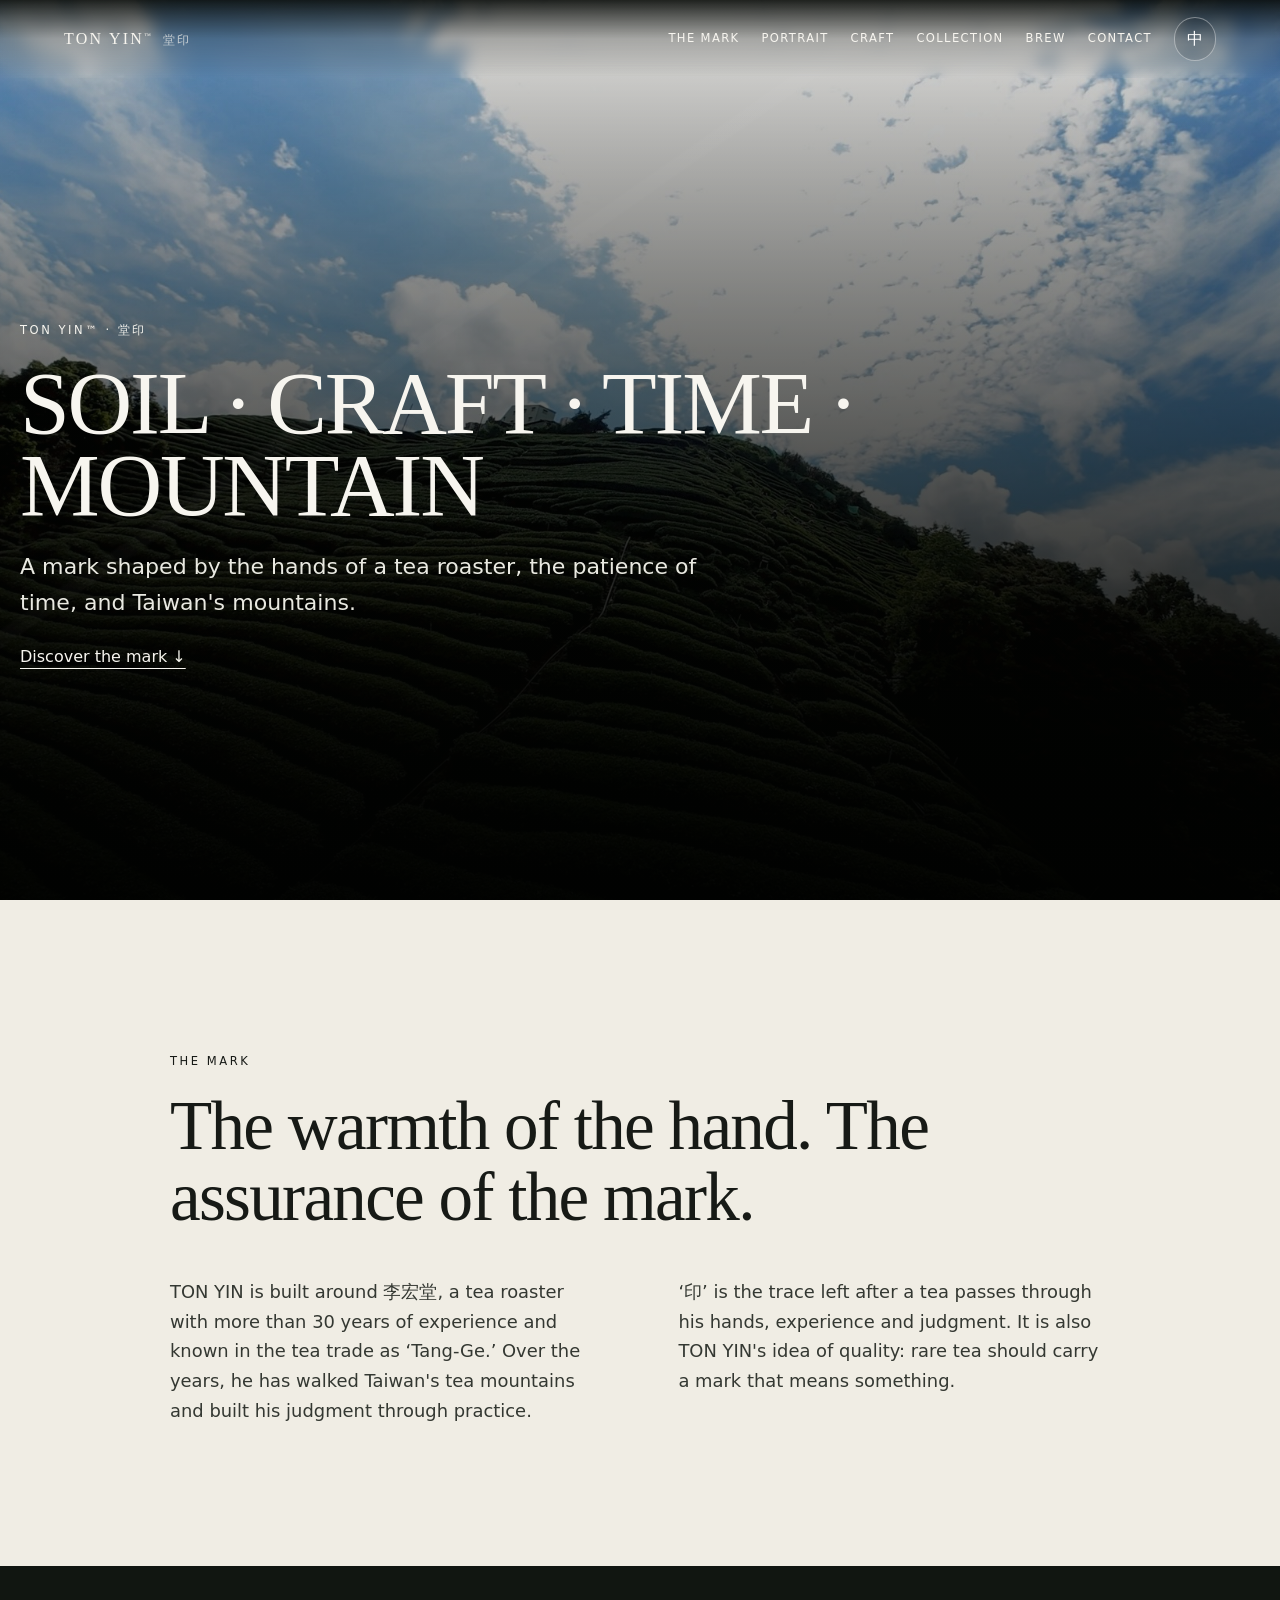
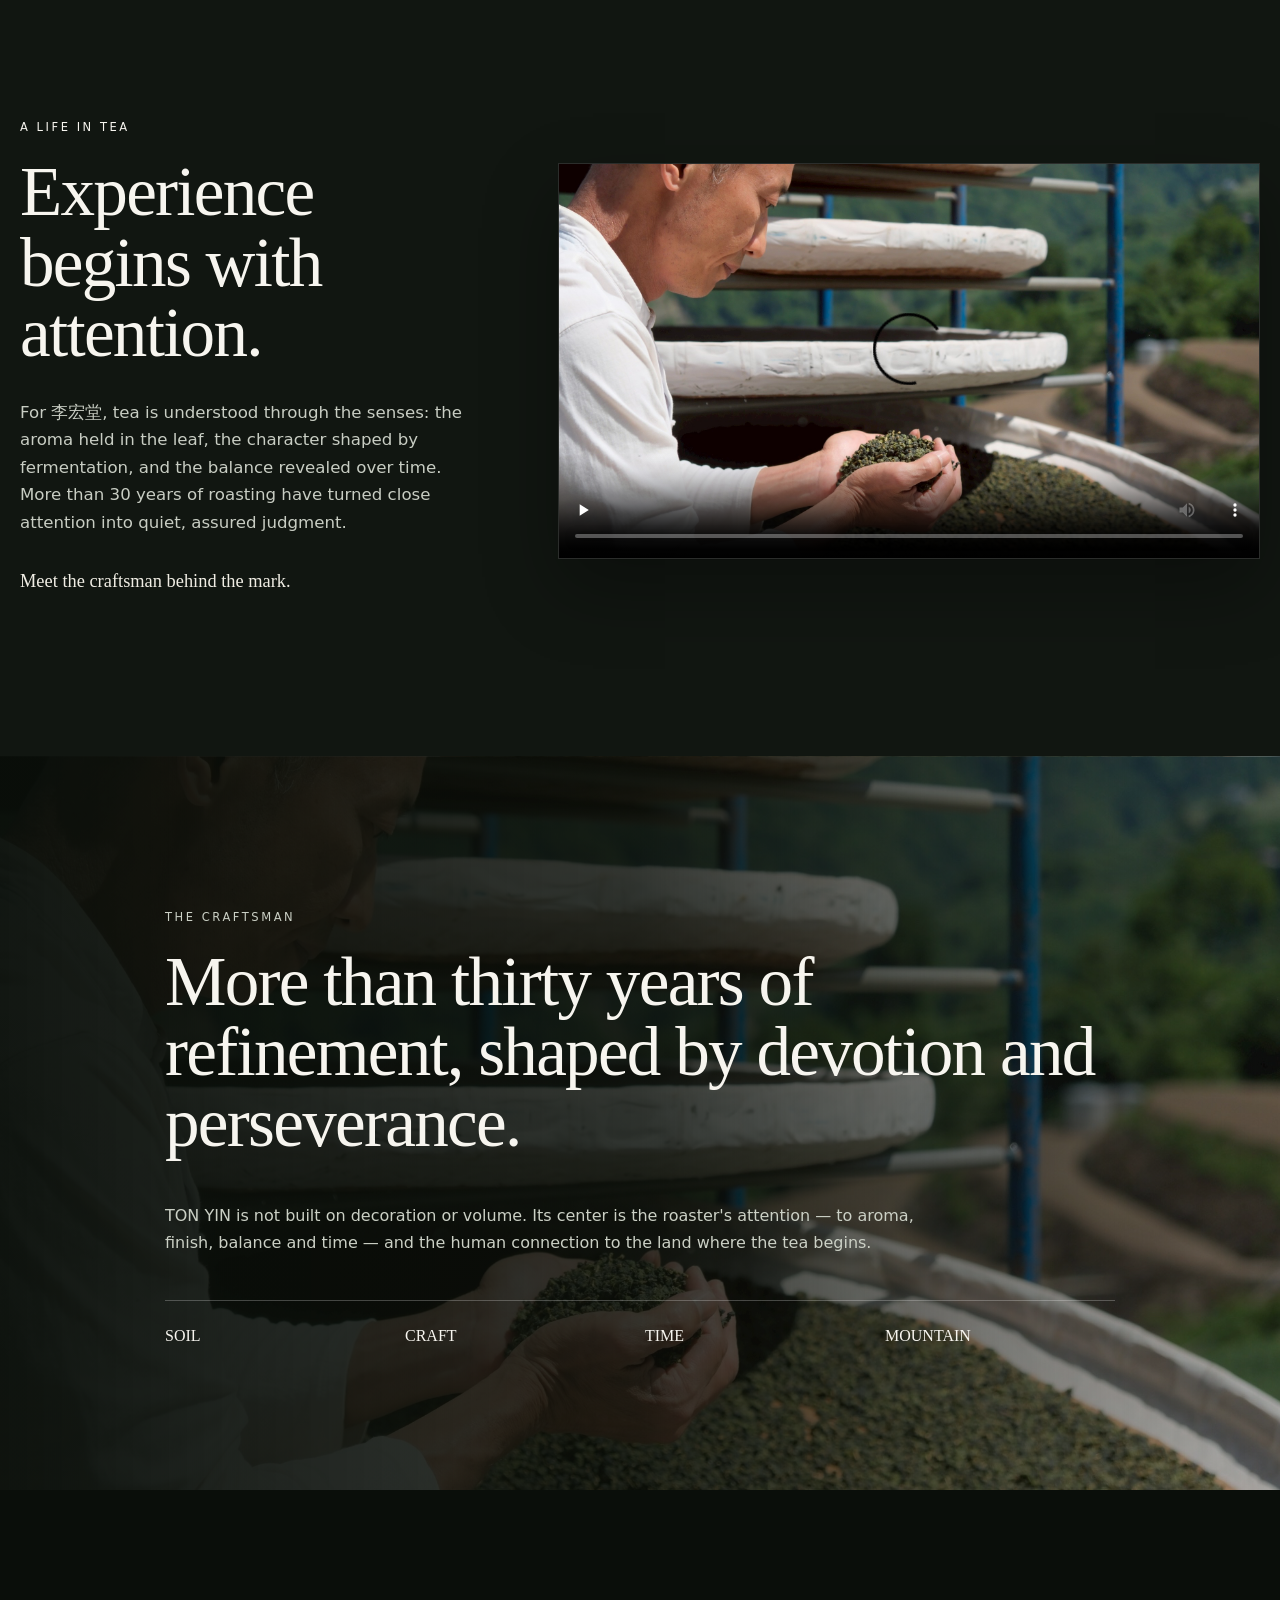
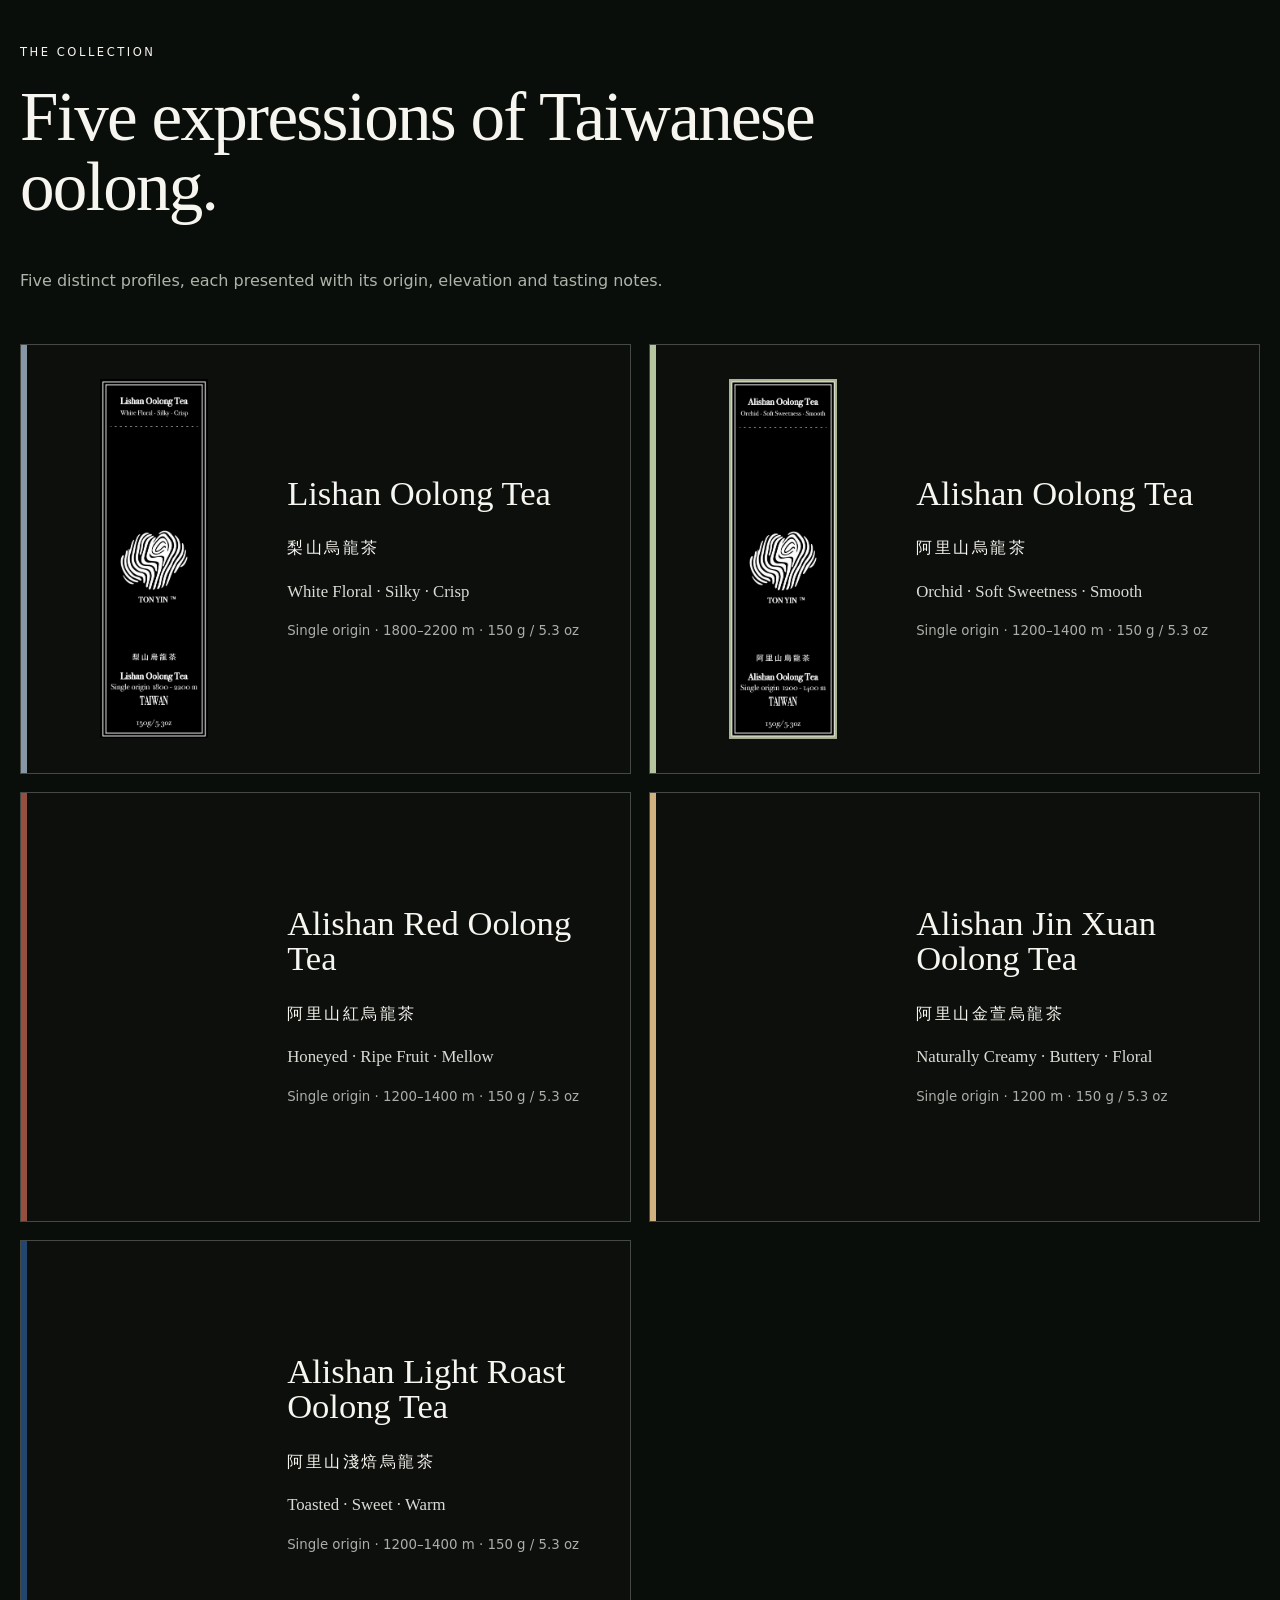
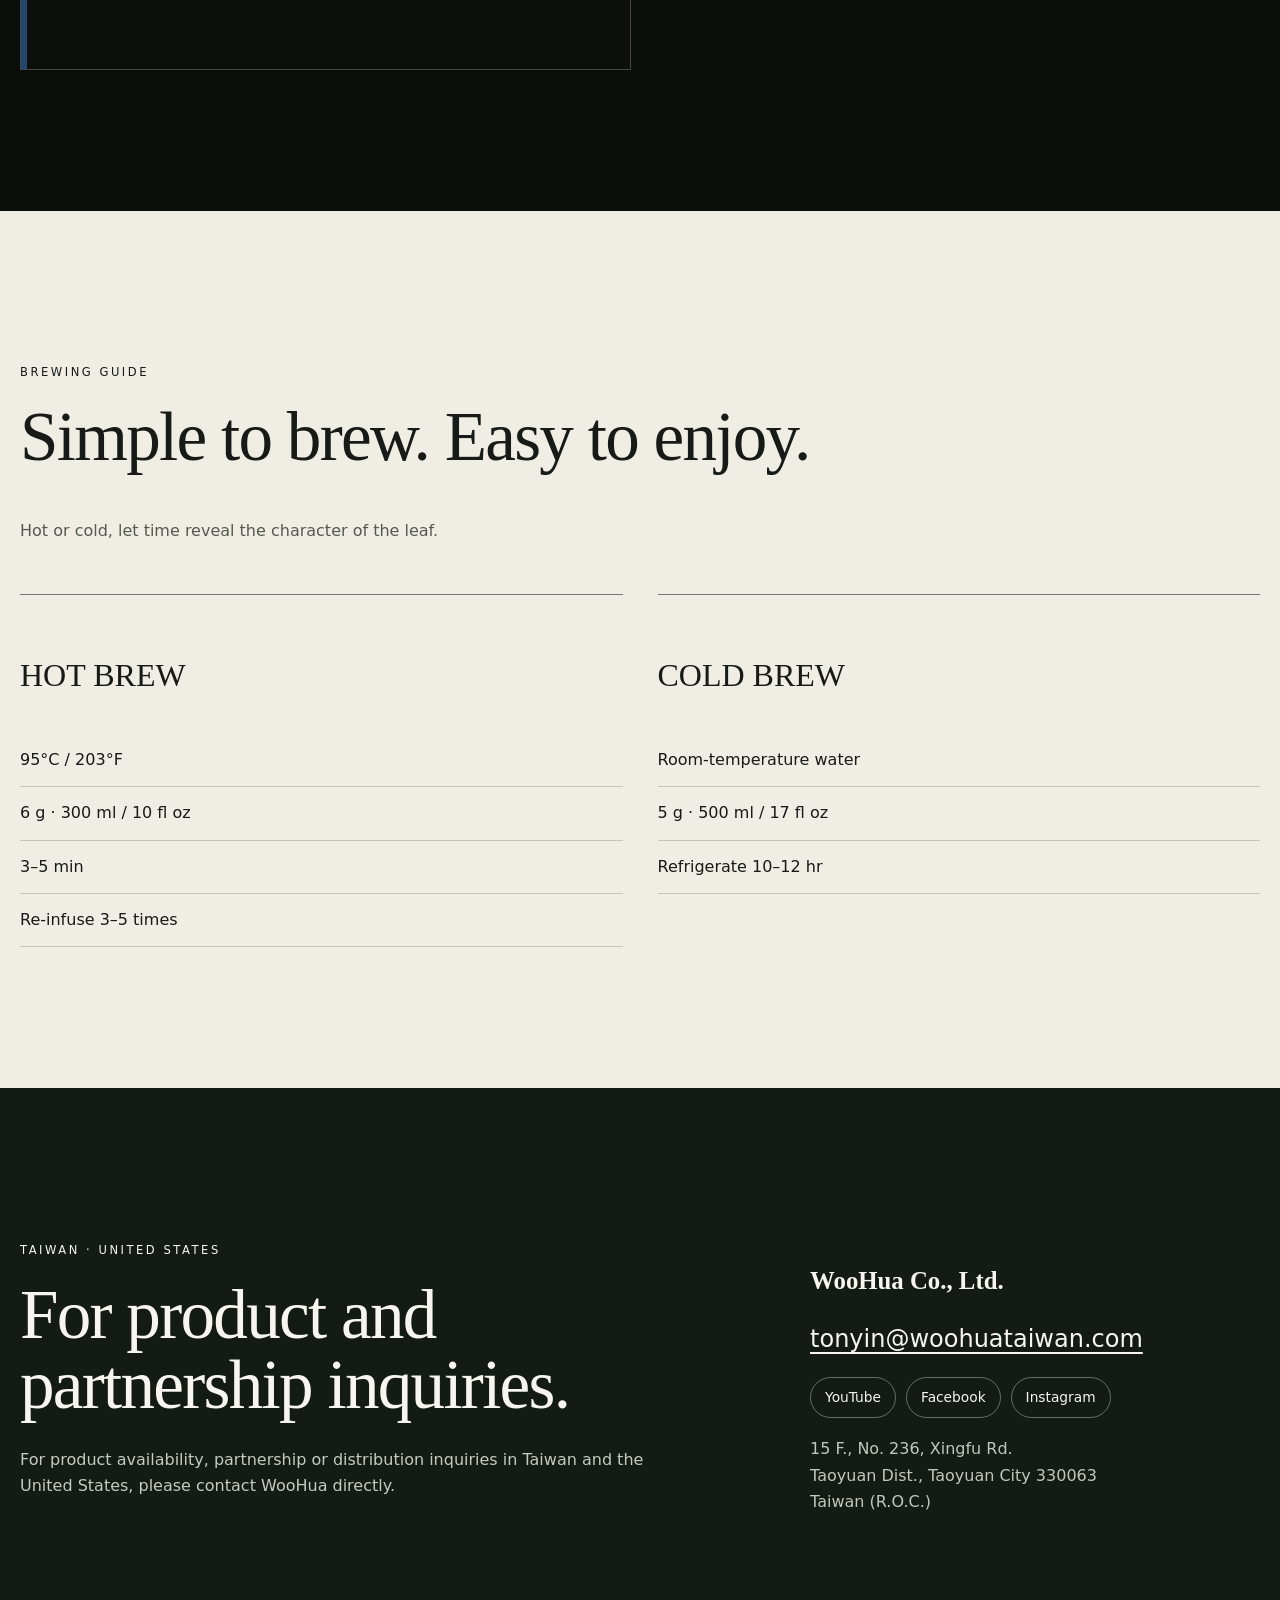
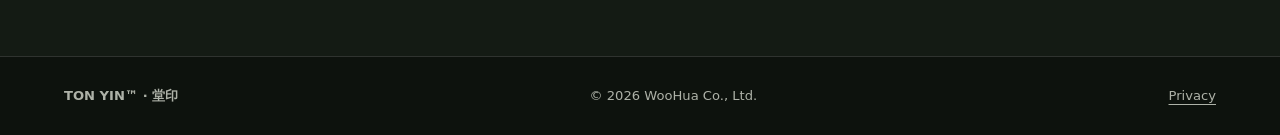
==== commit f809f570: "Complete international bilingual content" ====
--- a/docs/index.html
+++ b/docs/index.html
@@ -1,23 +1,23 @@
 <!doctype html>
 <html lang="en">
 <head>
-<meta charset="utf-8"><meta name="viewport" content="width=device-width,initial-scale=1,viewport-fit=cover"><meta name="theme-color" content="#0d120d"><meta name="description" content="TON YIN 堂印 — Taiwanese oolong shaped by soil, craft, time and mountain, with more than 30 years of roasting experience behind the mark."><meta name="robots" content="index,follow,max-image-preview:large"><meta name="referrer" content="strict-origin-when-cross-origin"><meta http-equiv="Content-Security-Policy" content="default-src 'self'; img-src 'self' data:; style-src 'self'; script-src 'self'; connect-src 'self'; object-src 'none'; frame-src 'none'; form-action 'none'; base-uri 'self'; upgrade-insecure-requests"><link rel="canonical" href="https://woohuataiwan.com/"><link rel="icon" href="favicon.svg" type="image/svg+xml"><link rel="preload" as="image" href="assets/material-01.jpg" fetchpriority="high"><meta property="og:type" content="website"><meta property="og:site_name" content="TON YIN 堂印"><meta property="og:title" content="TON YIN 堂印 | Taiwan Oolong Tea"><meta property="og:description" content="Taiwanese oolong shaped by soil, craft, time and mountain."><meta property="og:url" content="https://woohuataiwan.com/"><meta property="og:image" content="https://woohuataiwan.com/assets/material-01.jpg"><meta property="og:image:alt" content="TON YIN Taiwanese oolong tea"><meta name="twitter:card" content="summary_large_image"><title>TON YIN 堂印 | Taiwan Oolong Tea</title><link rel="stylesheet" href="styles.css">
+<meta charset="utf-8"><meta name="viewport" content="width=device-width,initial-scale=1,viewport-fit=cover"><meta name="theme-color" content="#0d120d"><meta name="description" content="TON YIN 堂印 — Taiwanese oolong shaped by soil, craft, time and mountain, with more than 30 years of roasting experience behind the mark."><meta name="robots" content="index,follow,max-image-preview:large"><meta name="referrer" content="strict-origin-when-cross-origin"><meta http-equiv="Content-Security-Policy" content="default-src 'self'; img-src 'self' data:; style-src 'self'; script-src 'self'; connect-src 'self'; object-src 'none'; frame-src 'none'; form-action 'none'; base-uri 'self'; upgrade-insecure-requests"><link rel="canonical" href="https://woohuataiwan.com/"><link rel="icon" href="favicon.svg" type="image/svg+xml"><link rel="preload" as="image" href="assets/material-01.jpg" fetchpriority="high"><meta property="og:type" content="website"><meta property="og:site_name" content="TON YIN 堂印"><meta property="og:title" content="TON YIN 堂印 | Taiwan Oolong Tea"><meta property="og:description" content="Taiwanese oolong shaped by soil, craft, time and mountain."><meta property="og:url" content="https://woohuataiwan.com/"><meta property="og:image" content="https://woohuataiwan.com/assets/material-01.jpg"><meta property="og:image:alt" content="TON YIN Taiwanese oolong tea"><meta name="twitter:card" content="summary_large_image"><title data-en="TON YIN 堂印 | Taiwan Oolong Tea" data-zh="TON YIN 堂印 | 台灣烏龍茶">TON YIN 堂印 | Taiwan Oolong Tea</title><link rel="stylesheet" href="styles.css">
 </head>
 <body>
-<a class="skip-link" href="#main">Skip to content</a>
-<header><a class="brand" href="#top">TON YIN<sup>™</sup><span>堂印</span></a><button class="menu" type="button" aria-expanded="false">Menu</button><nav><a href="#mark">The Mark</a><a href="#portrait">Portrait</a><a href="#craft">Craft</a><a href="#collection">Collection</a><a href="#brew">Brew</a><a href="#contact">Contact</a><button class="lang" type="button">中</button></nav></header>
+<a class="skip-link" href="#main" data-en="Skip to content" data-zh="跳至主要內容">Skip to content</a>
+<header><a class="brand" href="#top">TON YIN<sup>™</sup><span>堂印</span></a><button class="menu" type="button" aria-expanded="false" data-en="Menu" data-zh="選單">Menu</button><nav><a href="#mark" data-en="The Mark" data-zh="堂印">The Mark</a><a href="#portrait" data-en="Portrait" data-zh="人物">Portrait</a><a href="#craft" data-en="Craft" data-zh="職人">Craft</a><a href="#collection" data-en="Collection" data-zh="茶品系列">Collection</a><a href="#brew" data-en="Brew" data-zh="沖泡指南">Brew</a><a href="#contact" data-en="Contact" data-zh="聯絡我們">Contact</a><button class="lang" type="button">中</button></nav></header>
 <main id="main">
-<section class="hero" id="top"><div class="shade"></div><div class="shell hero-copy"><p class="eyebrow">TON YIN™ · 堂印</p><h1>SOIL · CRAFT · TIME · MOUNTAIN</h1><p data-en="A mark shaped by the hands of a tea roaster, the patience of time, and Taiwan's mountains." data-zh="一枚由焙茶職人的手、時間的耐心與台灣山林共同留下的印。">A mark shaped by the hands of a tea roaster, the patience of time, and Taiwan's mountains.</p><a href="#mark">Discover the mark ↓</a></div></section>
+<section class="hero" id="top"><div class="shade"></div><div class="shell hero-copy"><p class="eyebrow">TON YIN™ · 堂印</p><h1 data-en="SOIL · CRAFT · TIME · MOUNTAIN" data-zh="土地 · 工藝 · 時間 · 山林">SOIL · CRAFT · TIME · MOUNTAIN</h1><p data-en="A mark shaped by the hands of a tea roaster, the patience of time, and Taiwan's mountains." data-zh="一枚由焙茶職人的手、時間的耐心與台灣山林共同留下的印。">A mark shaped by the hands of a tea roaster, the patience of time, and Taiwan's mountains.</p><a href="#mark" data-en="Discover the mark ↓" data-zh="認識堂印 ↓">Discover the mark ↓</a></div></section>
 <section class="mark cream" id="mark"><div class="shell narrow"><p class="eyebrow" data-en="THE MARK" data-zh="堂印">THE MARK</p><h2 data-en="The warmth of the hand. The assurance of the mark." data-zh="手有溫度，印有分量。">The warmth of the hand. The assurance of the mark.</h2><div class="cols"><p data-en="TON YIN is built around 李宏堂, a tea roaster with more than 30 years of experience and known in the tea trade as ‘Tang-Ge.’ Over the years, he has walked Taiwan's tea mountains and built his judgment through practice." data-zh="堂印，以李宏堂為核心。超過三十年的焙茶經驗，業界熟識的人都叫他『堂哥』。多年走過台灣好茶的山頭，經驗不是口號，而是一批一批茶累積下來的判斷。">TON YIN is built around 李宏堂, a tea roaster with more than 30 years of experience and known in the tea trade as ‘Tang-Ge.’ Over the years, he has walked Taiwan's tea mountains and built his judgment through practice.</p><p data-en="‘印’ is the trace left after a tea passes through his hands, experience and judgment. It is also TON YIN's idea of quality: rare tea should carry a mark that means something." data-zh="『印』，是茶經過堂哥的手溫、經驗與判斷後留下的記號；也代表堂印對品質的把關。稀有而高品質的茶，才值得留下這一印。">‘印’ is the trace left after a tea passes through his hands, experience and judgment. It is also TON YIN's idea of quality: rare tea should carry a mark that means something.</p></div></div></section>
-<section class="portrait dark" id="portrait"><div class="shell portraitgrid"><div class="portrait-copy"><p class="eyebrow" data-en="A LIFE IN TEA" data-zh="一生茶事">A LIFE IN TEA</p><h2 data-en="Experience begins with attention." data-zh="經驗，始於專注感受。">Experience begins with attention.</h2><p data-en="For 李宏堂, tea is understood through the senses: the aroma held in the leaf, the character shaped by fermentation, and the balance revealed over time. More than 30 years of roasting have turned close attention into quiet, assured judgment." data-zh="對李宏堂而言，理解一款茶，始於感官：茶葉蘊藏的香氣、發酵形成的性格，以及時間展開後的平衡。超過三十年的焙茶經驗，讓一次次專注感受，沉澱成安靜而篤定的判斷。">For Li Hung-Tang, tea is understood through the senses: the aroma held in the leaf, the character shaped by fermentation, and the balance revealed over time. More than 30 years of roasting have turned close attention into quiet, assured judgment.</p><p class="portrait-note" data-en="Meet the craftsman behind the mark." data-zh="看見「堂印」背後的職人。">Meet the craftsman behind the mark.</p></div><div class="film"><video controls playsinline preload="none" poster="assets/material-15.jpg" aria-label="Li Hung-Tang introduces his sensory approach to tea"><source src="assets/video_627131709850386536-RgNrlBCM.MP4" type="video/mp4">Your browser does not support embedded video.</video></div></div></section>
-<section class="craft dark" id="craft"><div class="shell"><p class="eyebrow" data-en="THE CRAFTSMAN" data-zh="職人">THE CRAFTSMAN</p><h2 data-en="More than thirty years of refinement, shaped by devotion and perseverance." data-zh="三十多年的淬煉，是一份情感和堅持。">More than thirty years of refinement, shaped by devotion and perseverance.</h2><p data-en="TON YIN is not built on decoration or volume. Its center is the roaster's attention — to aroma, finish, balance and time — and the human connection to the land where the tea begins." data-zh="堂印的核心，不是裝飾，也不是追求大量，而是職人對香氣、收斂、平衡與時間的專注，以及人與土地之間長久累積的情感。">TON YIN is not built on decoration or volume. Its center is the roaster's attention — to aroma, finish, balance and time — and the human connection to the land where the tea begins.</p><div class="values"><span>SOIL</span><span>CRAFT</span><span>TIME</span><span>MOUNTAIN</span></div></div></section>
+<section class="portrait dark" id="portrait"><div class="shell portraitgrid"><div class="portrait-copy"><p class="eyebrow" data-en="A LIFE IN TEA" data-zh="一生茶事">A LIFE IN TEA</p><h2 data-en="Experience begins with attention." data-zh="經驗，始於專注感受。">Experience begins with attention.</h2><p data-en="For 李宏堂, tea is understood through the senses: the aroma held in the leaf, the character shaped by fermentation, and the balance revealed over time. More than 30 years of roasting have turned close attention into quiet, assured judgment." data-zh="對李宏堂而言，理解一款茶，始於感官：茶葉蘊藏的香氣、發酵形成的性格，以及時間展開後的平衡。超過三十年的焙茶經驗，讓一次次專注感受，沉澱成安靜而篤定的判斷。">For Li Hung-Tang, tea is understood through the senses: the aroma held in the leaf, the character shaped by fermentation, and the balance revealed over time. More than 30 years of roasting have turned close attention into quiet, assured judgment.</p><p class="portrait-note" data-en="Meet the craftsman behind the mark." data-zh="看見「堂印」背後的職人。">Meet the craftsman behind the mark.</p></div><div class="film"><video controls playsinline preload="none" poster="assets/material-15.jpg" aria-label="Li Hung-Tang introduces his sensory approach to tea"><source src="assets/video_627131709850386536-RgNrlBCM.MP4" type="video/mp4"><span data-en="Your browser does not support embedded video." data-zh="你的瀏覽器不支援內嵌影片。">Your browser does not support embedded video.</span></video></div></div></section>
+<section class="craft dark" id="craft"><div class="shell"><p class="eyebrow" data-en="THE CRAFTSMAN" data-zh="職人">THE CRAFTSMAN</p><h2 data-en="More than thirty years of refinement, shaped by devotion and perseverance." data-zh="三十多年的淬煉，是一份情感和堅持。">More than thirty years of refinement, shaped by devotion and perseverance.</h2><p data-en="TON YIN is not built on decoration or volume. Its center is the roaster's attention — to aroma, finish, balance and time — and the human connection to the land where the tea begins." data-zh="堂印的核心，不是裝飾，也不是追求大量，而是職人對香氣、收斂、平衡與時間的專注，以及人與土地之間長久累積的情感。">TON YIN is not built on decoration or volume. Its center is the roaster's attention — to aroma, finish, balance and time — and the human connection to the land where the tea begins.</p><div class="values"><span data-en="SOIL" data-zh="土地">SOIL</span><span data-en="CRAFT" data-zh="工藝">CRAFT</span><span data-en="TIME" data-zh="時間">TIME</span><span data-en="MOUNTAIN" data-zh="山林">MOUNTAIN</span></div></div></section>
 <section class="collection dark" id="collection"><div class="shell"><p class="eyebrow" data-en="THE COLLECTION" data-zh="茶品系列">THE COLLECTION</p><h2 data-en="Five expressions of Taiwanese oolong." data-zh="五款台灣烏龍，五種風味表情。">Five expressions of Taiwanese oolong.</h2><p class="verified" data-en="Five distinct profiles, each presented with its origin, elevation and tasting notes." data-zh="五款風味各自展開，從產地、海拔到風味，一目了然。">Five distinct profiles, each presented with its origin, elevation and tasting notes.</p><div class="teas">
-<article class="c1"><img src="assets/label-01.jpg" alt="TON YIN Lishan Oolong Tea label" loading="lazy"><div class="tea-copy"><h3>Lishan Oolong Tea</h3><p>梨山烏龍茶</p><b>White Floral · Silky · Crisp</b><small>Single origin · 1800–2200 m · 150 g / 5.3 oz</small></div></article>
-<article class="c2"><img src="assets/label-02.jpg" alt="TON YIN Alishan Oolong Tea label" loading="lazy"><div class="tea-copy"><h3>Alishan Oolong Tea</h3><p>阿里山烏龍茶</p><b>Orchid · Soft Sweetness · Smooth</b><small>Single origin · 1200–1400 m · 150 g / 5.3 oz</small></div></article>
-<article class="c3"><img src="assets/label-03.jpg" alt="TON YIN Alishan Red Oolong Tea label" loading="lazy"><div class="tea-copy"><h3>Alishan Red Oolong Tea</h3><p>阿里山紅烏龍茶</p><b>Honeyed · Ripe Fruit · Mellow</b><small>Single origin · 1200–1400 m · 150 g / 5.3 oz</small></div></article>
-<article class="c4"><img src="assets/label-04.jpg" alt="TON YIN Alishan Jin Xuan Oolong Tea label" loading="lazy"><div class="tea-copy"><h3>Alishan Jin Xuan Oolong Tea</h3><p>阿里山金萱烏龍茶</p><b>Naturally Creamy · Buttery · Floral</b><small>Single origin · 1200 m · 150 g / 5.3 oz</small></div></article>
-<article class="c5"><img src="assets/label-05.jpg" alt="TON YIN Alishan Light Roast Oolong Tea label" loading="lazy"><div class="tea-copy"><h3>Alishan Light Roast Oolong Tea</h3><p>阿里山淺焙烏龍茶</p><b>Toasted · Sweet · Warm</b><small>Single origin · 1200–1400 m · 150 g / 5.3 oz</small></div></article>
+<article class="c1"><img src="assets/label-01.jpg" alt="TON YIN Lishan Oolong Tea label" loading="lazy"><div class="tea-copy"><h3 data-en="Lishan Oolong Tea" data-zh="梨山烏龍茶">Lishan Oolong Tea</h3><p data-en="梨山烏龍茶" data-zh="Lishan Oolong Tea">梨山烏龍茶</p><b data-en="White Floral · Silky · Crisp" data-zh="白花香 · 絲滑 · 清爽">White Floral · Silky · Crisp</b><small data-en="Single origin · 1800–2200 m · 150 g / 5.3 oz" data-zh="單一產區 · 海拔 1800–2200 公尺 · 150 公克">Single origin · 1800–2200 m · 150 g / 5.3 oz</small></div></article>
+<article class="c2"><img src="assets/label-02.jpg" alt="TON YIN Alishan Oolong Tea label" loading="lazy"><div class="tea-copy"><h3 data-en="Alishan Oolong Tea" data-zh="阿里山烏龍茶">Alishan Oolong Tea</h3><p data-en="阿里山烏龍茶" data-zh="Alishan Oolong Tea">阿里山烏龍茶</p><b data-en="Orchid · Soft Sweetness · Smooth" data-zh="蘭花香 · 柔和甘甜 · 圓潤">Orchid · Soft Sweetness · Smooth</b><small data-en="Single origin · 1200–1400 m · 150 g / 5.3 oz" data-zh="單一產區 · 海拔 1200–1400 公尺 · 150 公克">Single origin · 1200–1400 m · 150 g / 5.3 oz</small></div></article>
+<article class="c3"><img src="assets/label-03.jpg" alt="TON YIN Alishan Red Oolong Tea label" loading="lazy"><div class="tea-copy"><h3 data-en="Alishan Red Oolong Tea" data-zh="阿里山紅烏龍茶">Alishan Red Oolong Tea</h3><p data-en="阿里山紅烏龍茶" data-zh="Alishan Red Oolong Tea">阿里山紅烏龍茶</p><b data-en="Honeyed · Ripe Fruit · Mellow" data-zh="蜜香 · 熟果香 · 醇厚">Honeyed · Ripe Fruit · Mellow</b><small data-en="Single origin · 1200–1400 m · 150 g / 5.3 oz" data-zh="單一產區 · 海拔 1200–1400 公尺 · 150 公克">Single origin · 1200–1400 m · 150 g / 5.3 oz</small></div></article>
+<article class="c4"><img src="assets/label-04.jpg" alt="TON YIN Alishan Jin Xuan Oolong Tea label" loading="lazy"><div class="tea-copy"><h3 data-en="Alishan Jin Xuan Oolong Tea" data-zh="阿里山金萱烏龍茶">Alishan Jin Xuan Oolong Tea</h3><p data-en="阿里山金萱烏龍茶" data-zh="Alishan Jin Xuan Oolong Tea">阿里山金萱烏龍茶</p><b data-en="Naturally Creamy · Buttery · Floral" data-zh="天然奶香 · 奶油感 · 花香">Naturally Creamy · Buttery · Floral</b><small data-en="Single origin · 1200 m · 150 g / 5.3 oz" data-zh="單一產區 · 海拔 1200 公尺 · 150 公克">Single origin · 1200 m · 150 g / 5.3 oz</small></div></article>
+<article class="c5"><img src="assets/label-05.jpg" alt="TON YIN Alishan Light Roast Oolong Tea label" loading="lazy"><div class="tea-copy"><h3 data-en="Alishan Light Roast Oolong Tea" data-zh="阿里山淺焙烏龍茶">Alishan Light Roast Oolong Tea</h3><p data-en="阿里山淺焙烏龍茶" data-zh="Alishan Light Roast Oolong Tea">阿里山淺焙烏龍茶</p><b data-en="Toasted · Sweet · Warm" data-zh="焙火香 · 甘甜 · 溫潤">Toasted · Sweet · Warm</b><small data-en="Single origin · 1200–1400 m · 150 g / 5.3 oz" data-zh="單一產區 · 海拔 1200–1400 公尺 · 150 公克">Single origin · 1200–1400 m · 150 g / 5.3 oz</small></div></article>
 </div></div></section>
-<section class="brew cream" id="brew"><div class="shell"><p class="eyebrow" data-en="BREWING GUIDE" data-zh="沖泡建議">BREWING GUIDE</p><h2 data-en="Simple to brew. Easy to enjoy." data-zh="簡單沖泡，讓茶自然展開。">Simple to brew. Easy to enjoy.</h2><p class="verified" data-en="Hot or cold, let time reveal the character of the leaf." data-zh="無論熱泡或冷泡，讓時間慢慢展開茶的風味。">Hot or cold, let time reveal the character of the leaf.</p><div class="brewgrid"><article><h3>HOT BREW</h3><p>95°C / 203°F</p><p>6 g · 300 ml / 10 fl oz</p><p>3–5 min</p><p>Re-infuse 3–5 times</p></article><article><h3>COLD BREW</h3><p>Room-temperature water</p><p>5 g · 500 ml / 17 fl oz</p><p>Refrigerate 10–12 hr</p></article></div></div></section>
-<section class="contact dark" id="contact"><div class="shell contactgrid"><div><p class="eyebrow">TAIWAN · UNITED STATES</p><h2 data-en="For product and partnership inquiries." data-zh="產品與合作洽詢。">For product and partnership inquiries.</h2><p data-en="For product availability, partnership or distribution inquiries in Taiwan and the United States, please contact WooHua directly." data-zh="如需洽詢台灣與美國地區的產品供應、品牌合作或經銷事宜，請直接聯絡 WooHua。">For product availability, partnership or distribution inquiries in Taiwan and the United States, please contact WooHua directly.</p></div><address><strong>WooHua Co., Ltd.</strong><a href="mailto:tonyin@woohuataiwan.com">tonyin@woohuataiwan.com</a><div class="socials" aria-label="Social media"><a href="https://youtu.be/tu6x__zzUPo?si=w12NoAMZVGgnEeIb" target="_blank" rel="noopener noreferrer">YouTube</a><a href="https://www.facebook.com/share/1DGATy5shz/?mibextid=wwXIfr" target="_blank" rel="noopener noreferrer">Facebook</a><a href="https://www.instagram.com/tonyintaiwantea?utm_source=qr" target="_blank" rel="noopener noreferrer">Instagram</a></div><span>15 F., No. 236, Xingfu Rd.<br>Taoyuan Dist., Taoyuan City 330063<br>Taiwan (R.O.C.)</span></address></div></section>
-</main><footer><strong>TON YIN™ · 堂印</strong><span>© 2026 WooHua Co., Ltd.</span><a href="privacy.html">Privacy</a></footer><script src="script.js" defer></script></body></html>
+<section class="brew cream" id="brew"><div class="shell"><p class="eyebrow" data-en="BREWING GUIDE" data-zh="沖泡建議">BREWING GUIDE</p><h2 data-en="Simple to brew. Easy to enjoy." data-zh="簡單沖泡，讓茶自然展開。">Simple to brew. Easy to enjoy.</h2><p class="verified" data-en="Hot or cold, let time reveal the character of the leaf." data-zh="無論熱泡或冷泡，讓時間慢慢展開茶的風味。">Hot or cold, let time reveal the character of the leaf.</p><div class="brewgrid"><article><h3 data-en="HOT BREW" data-zh="熱泡">HOT BREW</h3><p>95°C / 203°F</p><p data-en="6 g · 300 ml / 10 fl oz" data-zh="茶葉 6 公克 · 水量 300 毫升">6 g · 300 ml / 10 fl oz</p><p data-en="3–5 min" data-zh="浸泡 3–5 分鐘">3–5 min</p><p data-en="Re-infuse 3–5 times" data-zh="可回沖 3–5 次">Re-infuse 3–5 times</p></article><article><h3 data-en="COLD BREW" data-zh="冷泡">COLD BREW</h3><p data-en="Room-temperature water" data-zh="常溫水">Room-temperature water</p><p data-en="5 g · 500 ml / 17 fl oz" data-zh="茶葉 5 公克 · 水量 500 毫升">5 g · 500 ml / 17 fl oz</p><p data-en="Refrigerate 10–12 hr" data-zh="冷藏 10–12 小時">Refrigerate 10–12 hr</p></article></div></div></section>
+<section class="contact dark" id="contact"><div class="shell contactgrid"><div><p class="eyebrow" data-en="TAIWAN · UNITED STATES" data-zh="台灣 · 美國">TAIWAN · UNITED STATES</p><h2 data-en="For product and partnership inquiries." data-zh="產品與合作洽詢。">For product and partnership inquiries.</h2><p data-en="For product availability, partnership or distribution inquiries in Taiwan and the United States, please contact WooHua directly." data-zh="如需洽詢台灣與美國地區的產品供應、品牌合作或經銷事宜，請直接聯絡 WooHua。">For product availability, partnership or distribution inquiries in Taiwan and the United States, please contact WooHua directly.</p></div><address><strong>WooHua Co., Ltd.</strong><a href="mailto:tonyin@woohuataiwan.com">tonyin@woohuataiwan.com</a><div class="socials" aria-label="Social media"><a href="https://youtu.be/tu6x__zzUPo?si=w12NoAMZVGgnEeIb" target="_blank" rel="noopener noreferrer">YouTube</a><a href="https://www.facebook.com/share/1DGATy5shz/?mibextid=wwXIfr" target="_blank" rel="noopener noreferrer">Facebook</a><a href="https://www.instagram.com/tonyintaiwantea?utm_source=qr" target="_blank" rel="noopener noreferrer">Instagram</a></div><span>15 F., No. 236, Xingfu Rd.<br>Taoyuan Dist., Taoyuan City 330063<br>Taiwan (R.O.C.)</span></address></div></section>
+</main><footer><strong>TON YIN™ · 堂印</strong><span>© 2026 WooHua Co., Ltd.</span><a href="privacy.html" data-en="Privacy" data-zh="隱私權">Privacy</a></footer><script src="script.js" defer></script></body></html>
--- a/docs/styles.css
+++ b/docs/styles.css
@@ -1 +1 @@
-:root{--ink:#0d120d;--ink2:#141b14;--cream:#f0ede4;--paper:#f7f4ec;--text:#171a16;--muted:#66695f;--soft:#c8cabf;--line:#bdbbad;--white:#f7f5ef;--accent:#9cab90}*{box-sizing:border-box}html{scroll-behavior:smooth;background:var(--ink)}body{margin:0;background:var(--ink);color:var(--white);font-family:system-ui,-apple-system,BlinkMacSystemFont,"Segoe UI",sans-serif;line-height:1.65;-webkit-font-smoothing:antialiased}a{color:inherit}button{font:inherit}.skip-link{position:fixed;left:12px;top:-70px;z-index:99;background:#fff;color:#111;padding:10px 14px}.skip-link:focus{top:12px}.shell{width:min(calc(100% - 40px),1240px);margin:auto}.narrow{max-width:940px}header{position:fixed;z-index:40;inset:0 0 auto;height:78px;padding:0 5vw;display:flex;align-items:center;justify-content:space-between;background:linear-gradient(180deg,rgba(9,12,9,.9),rgba(9,12,9,.24),transparent);backdrop-filter:blur(7px)}.brand{text-decoration:none;font-family:Georgia,serif;letter-spacing:.14em}.brand span{margin-left:10px;font-size:.74em;opacity:.72}.brand sup{font-size:.42em}nav{display:flex;gap:22px;align-items:center}nav a{font-size:.72rem;letter-spacing:.12em;text-transform:uppercase;text-decoration:none}.lang,.menu{border:1px solid rgba(255,255,255,.4);background:rgba(0,0,0,.1);color:#fff;border-radius:999px;padding:8px 12px}.menu{display:none}.hero{min-height:100svh;display:flex;align-items:flex-end;position:relative;overflow:hidden;background-image:linear-gradient(180deg,rgba(4,8,4,.08),rgba(4,8,4,.84)),url("assets/material-01.jpg");background-size:cover;background-position:center}.hero:before{content:"";position:absolute;inset:0;background:linear-gradient(145deg,transparent 0 35%,rgba(255,255,255,.035) 35.2% 36%,transparent 36.2% 100%)}.shade{position:absolute;inset:0;background:linear-gradient(180deg,rgba(0,0,0,.02),rgba(0,0,0,.73))}.hero-copy{position:relative;padding:170px 0 90px}.eyebrow{font-size:.72rem;letter-spacing:.22em;text-transform:uppercase}.hero h1,.mark h2,.portrait h2,.craft h2,.collection h2,.brew h2,.contact h2{font-family:Georgia,"Times New Roman",serif;font-weight:400;letter-spacing:-.025em}.hero h1{font-size:clamp(2.8rem,7vw,7.2rem);line-height:.92;max-width:1080px;margin:.24em 0}.hero-copy>p:last-of-type{max-width:720px;font-size:clamp(1.05rem,2vw,1.38rem);color:#e9e9e1}.hero-copy>a{text-underline-offset:6px}.cream{background:var(--cream);color:var(--text)}.dark{background:var(--ink2);color:var(--white)}.mark,.portrait,.craft,.collection,.brew,.contact{padding:clamp(90px,11vw,150px) 0}.mark h2,.portrait h2,.craft h2,.collection h2,.brew h2,.contact h2{font-size:clamp(2.7rem,5.4vw,5.7rem);line-height:1.02;margin:20px 0 45px}.cols{display:grid;grid-template-columns:1fr 1fr;gap:clamp(30px,6vw,90px);font-size:clamp(1.02rem,1.4vw,1.22rem)}.cols p{margin:0;color:#343832}.craft{position:relative;background-image:linear-gradient(90deg,rgba(9,14,9,.96) 0%,rgba(9,14,9,.82) 50%,rgba(9,14,9,.28) 100%),url("assets/material-15.jpg");background-size:cover;background-position:center}.craft .shell{max-width:950px;position:relative}.craft>div>p{max-width:760px;color:#cbd0c5}.values{display:grid;grid-template-columns:repeat(4,1fr);gap:10px;margin-top:44px;border-top:1px solid rgba(255,255,255,.24);padding-top:22px;font-family:Georgia,serif}.collection{background:#0a0e0a}.collection h2{max-width:900px}.verified{max-width:660px;color:#aeb4aa}.cream .verified{color:#55594f}.teas{display:grid;grid-template-columns:repeat(2,1fr);gap:18px;margin-top:50px}.teas article{min-height:390px;border:1px solid rgba(255,255,255,.24);padding:34px;display:flex;flex-direction:column;justify-content:flex-end;position:relative;overflow:hidden;background-size:cover;background-position:center}.teas article:after{content:"";position:absolute;inset:0;background:linear-gradient(180deg,rgba(0,0,0,.04) 15%,rgba(0,0,0,.92) 88%)}.teas article>*{position:relative;z-index:2}.teas article:before{content:"";position:absolute;z-index:3;left:0;top:0;bottom:0;width:6px;background:var(--edge,#999)}.teas h3{font-family:Georgia,serif;font-size:clamp(2rem,3.5vw,3.8rem);line-height:1.03;font-weight:400;margin:0 0 8px}.teas p{letter-spacing:.16em}.teas b{font-family:Georgia,serif;font-weight:400;font-size:1.05rem;color:#dadbd5}.teas small{margin-top:15px;color:#aaafa7}.c1{--edge:#8797a6;background-image:url("assets/label-01.jpg")}.c2{--edge:#b6c59f;background-image:url("assets/label-02.jpg")}.c3{--edge:#954f3e;background-image:url("assets/label-03.jpg")}.c4{--edge:#d1b17f;background-image:url("assets/label-04.jpg")}.c5{--edge:#21466f;background-image:url("assets/label-05.jpg")}.brew h2{max-width:850px}.brewgrid{display:grid;grid-template-columns:1fr 1fr;gap:35px;margin-top:50px}.brewgrid article{border-top:1px solid #777;padding-top:22px}.brewgrid h3{font-family:Georgia,serif;font-weight:400;font-size:2rem}.brewgrid p{border-bottom:1px solid #c7c5ba;padding:13px 0;margin:0}.contactgrid{display:grid;grid-template-columns:1.2fr .8fr;gap:clamp(50px,9vw,130px)}.contact h2{margin-bottom:26px}.contactgrid>div>p:last-child{max-width:700px;color:#c6cbc1}.contact address{font-style:normal;display:flex;flex-direction:column;gap:18px;justify-content:flex-end}.contact address strong{font-family:Georgia,serif;font-size:1.55rem}.contact address a{font-size:clamp(1.1rem,2vw,1.5rem);word-break:break-word;text-underline-offset:5px}.socials{display:flex;flex-wrap:wrap;gap:10px}.contact address .socials a{border:1px solid rgba(255,255,255,.35);border-radius:999px;padding:8px 14px;font-size:.86rem;text-decoration:none;transition:background .2s,color .2s}.contact address .socials a:hover,.contact address .socials a:focus-visible{background:#f0ede4;color:#171a16}.contact address span{color:#c2c7bd}footer{display:flex;gap:24px;justify-content:space-between;align-items:center;padding:28px 5vw;border-top:1px solid rgba(255,255,255,.14);color:#aeb2a8;font-size:.82rem}footer a{text-underline-offset:4px}@media(max-width:850px){nav{display:none;position:absolute;top:72px;left:20px;right:20px;padding:22px;background:#0a0d0a;border:1px solid rgba(255,255,255,.16);flex-direction:column;align-items:flex-start}.menu{display:block}nav.open{display:flex}.cols,.teas,.brewgrid,.contactgrid{grid-template-columns:1fr}.values{grid-template-columns:1fr 1fr}.hero-copy{padding-bottom:65px}.craft{background-position:62% center}}@media(max-width:520px){.shell{width:min(calc(100% - 36px),1240px)}header{height:70px}.hero{min-height:92svh}.hero h1{font-size:clamp(2.55rem,13vw,4.2rem)}.mark h2,.craft h2,.collection h2,.brew h2,.contact h2{font-size:2.8rem}.teas article{min-height:340px;padding:26px 22px}.values{grid-template-columns:1fr 1fr}footer{align-items:flex-start;flex-direction:column}}@media(prefers-reduced-motion:reduce){html{scroll-behavior:auto}*{animation:none!important;transition:none!important}}.teas article{min-height:430px;display:grid;grid-template-columns:minmax(130px,38%) 1fr;align-items:center;gap:28px;background:#0c0f0c!important;padding:28px}.teas article:after{display:none}.teas article>img{position:relative;z-index:2;display:block;width:100%;height:360px;object-fit:contain}.tea-copy{position:relative;z-index:2;display:flex;flex-direction:column;justify-content:center}.tea-copy h3{font-size:clamp(1.65rem,2.7vw,3rem)}@media(max-width:560px){.teas article{grid-template-columns:1fr;min-height:auto;padding:24px}.teas article>img{height:430px}.tea-copy{padding-top:4px}}.portrait{background:#111611}.portraitgrid{display:grid;grid-template-columns:minmax(0,.78fr) minmax(0,1.22fr);gap:clamp(40px,7vw,100px);align-items:center}.portrait h2{margin-bottom:30px}.portrait-copy>p:not(.eyebrow):not(.portrait-note){color:#c8cdc3;font-size:clamp(1rem,1.3vw,1.18rem)}.portrait-note{margin-top:30px;color:#f0ede4;font-family:Georgia,serif;font-size:1.15rem}.film{background:#080a08;border:1px solid rgba(255,255,255,.14);box-shadow:0 30px 70px rgba(0,0,0,.32)}.film video{display:block;width:100%;height:auto;aspect-ratio:16/9;object-fit:cover}@media(max-width:850px){.portraitgrid{grid-template-columns:1fr}.film{order:-1}}+:root{--ink:#0d120d;--ink2:#141b14;--cream:#f0ede4;--paper:#f7f4ec;--text:#171a16;--muted:#66695f;--soft:#c8cabf;--line:#bdbbad;--white:#f7f5ef;--accent:#9cab90}*{box-sizing:border-box}html{scroll-behavior:smooth;background:var(--ink)}body{margin:0;background:var(--ink);color:var(--white);font-family:system-ui,-apple-system,BlinkMacSystemFont,"Segoe UI",sans-serif;line-height:1.65;-webkit-font-smoothing:antialiased}a{color:inherit}button{font:inherit}.skip-link{position:fixed;left:12px;top:-70px;z-index:99;background:#fff;color:#111;padding:10px 14px}.skip-link:focus{top:12px}.shell{width:min(calc(100% - 40px),1240px);margin:auto}.narrow{max-width:940px}header{position:fixed;z-index:40;inset:0 0 auto;height:78px;padding:0 5vw;display:flex;align-items:center;justify-content:space-between;background:linear-gradient(180deg,rgba(9,12,9,.9),rgba(9,12,9,.24),transparent);backdrop-filter:blur(7px)}.brand{text-decoration:none;font-family:Georgia,serif;letter-spacing:.14em}.brand span{margin-left:10px;font-size:.74em;opacity:.72}.brand sup{font-size:.42em}nav{display:flex;gap:22px;align-items:center}nav a{font-size:.72rem;letter-spacing:.12em;text-transform:uppercase;text-decoration:none}.lang,.menu{border:1px solid rgba(255,255,255,.4);background:rgba(0,0,0,.1);color:#fff;border-radius:999px;padding:8px 12px}.menu{display:none}.hero{min-height:100svh;display:flex;align-items:flex-end;position:relative;overflow:hidden;background-image:linear-gradient(180deg,rgba(4,8,4,.08),rgba(4,8,4,.84)),url("assets/material-01.jpg");background-size:cover;background-position:center}.hero:before{content:"";position:absolute;inset:0;background:linear-gradient(145deg,transparent 0 35%,rgba(255,255,255,.035) 35.2% 36%,transparent 36.2% 100%)}.shade{position:absolute;inset:0;background:linear-gradient(180deg,rgba(0,0,0,.02),rgba(0,0,0,.73))}.hero-copy{position:relative;padding:170px 0 90px}.eyebrow{font-size:.72rem;letter-spacing:.22em;text-transform:uppercase}.hero h1,.mark h2,.portrait h2,.craft h2,.collection h2,.brew h2,.contact h2{font-family:Georgia,"Times New Roman",serif;font-weight:400;letter-spacing:-.025em}.hero h1{font-size:clamp(2.8rem,7vw,7.2rem);line-height:.92;max-width:1080px;margin:.24em 0}.hero-copy>p:last-of-type{max-width:720px;font-size:clamp(1.05rem,2vw,1.38rem);color:#e9e9e1}.hero-copy>a{text-underline-offset:6px}.cream{background:var(--cream);color:var(--text)}.dark{background:var(--ink2);color:var(--white)}.mark,.portrait,.craft,.collection,.brew,.contact{padding:clamp(90px,11vw,150px) 0}.mark h2,.portrait h2,.craft h2,.collection h2,.brew h2,.contact h2{font-size:clamp(2.7rem,5.4vw,5.7rem);line-height:1.02;margin:20px 0 45px}.cols{display:grid;grid-template-columns:1fr 1fr;gap:clamp(30px,6vw,90px);font-size:clamp(1.02rem,1.4vw,1.22rem)}.cols p{margin:0;color:#343832}.craft{position:relative;background-image:linear-gradient(90deg,rgba(9,14,9,.96) 0%,rgba(9,14,9,.82) 50%,rgba(9,14,9,.28) 100%),url("assets/material-15.jpg");background-size:cover;background-position:center}.craft .shell{max-width:950px;position:relative}.craft>div>p{max-width:760px;color:#cbd0c5}.values{display:grid;grid-template-columns:repeat(4,1fr);gap:10px;margin-top:44px;border-top:1px solid rgba(255,255,255,.24);padding-top:22px;font-family:Georgia,serif}.collection{background:#0a0e0a}.collection h2{max-width:900px}.verified{max-width:660px;color:#aeb4aa}.cream .verified{color:#55594f}.teas{display:grid;grid-template-columns:repeat(2,1fr);gap:18px;margin-top:50px}.teas article{min-height:390px;border:1px solid rgba(255,255,255,.24);padding:34px;display:flex;flex-direction:column;justify-content:flex-end;position:relative;overflow:hidden;background-size:cover;background-position:center}.teas article:after{content:"";position:absolute;inset:0;background:linear-gradient(180deg,rgba(0,0,0,.04) 15%,rgba(0,0,0,.92) 88%)}.teas article>*{position:relative;z-index:2}.teas article:before{content:"";position:absolute;z-index:3;left:0;top:0;bottom:0;width:6px;background:var(--edge,#999)}.teas h3{font-family:Georgia,serif;font-size:clamp(2rem,3.5vw,3.8rem);line-height:1.03;font-weight:400;margin:0 0 8px}.teas p{letter-spacing:.16em}.teas b{font-family:Georgia,serif;font-weight:400;font-size:1.05rem;color:#dadbd5}.teas small{margin-top:15px;color:#aaafa7}.c1{--edge:#8797a6;background-image:url("assets/label-01.jpg")}.c2{--edge:#b6c59f;background-image:url("assets/label-02.jpg")}.c3{--edge:#954f3e;background-image:url("assets/label-03.jpg")}.c4{--edge:#d1b17f;background-image:url("assets/label-04.jpg")}.c5{--edge:#21466f;background-image:url("assets/label-05.jpg")}.brew h2{max-width:850px}.brewgrid{display:grid;grid-template-columns:1fr 1fr;gap:35px;margin-top:50px}.brewgrid article{border-top:1px solid #777;padding-top:22px}.brewgrid h3{font-family:Georgia,serif;font-weight:400;font-size:2rem}.brewgrid p{border-bottom:1px solid #c7c5ba;padding:13px 0;margin:0}.contactgrid{display:grid;grid-template-columns:1.2fr .8fr;gap:clamp(50px,9vw,130px)}.contact h2{margin-bottom:26px}.contactgrid>div>p:last-child{max-width:700px;color:#c6cbc1}.contact address{font-style:normal;display:flex;flex-direction:column;gap:18px;justify-content:flex-end}.contact address strong{font-family:Georgia,serif;font-size:1.55rem}.contact address a{font-size:clamp(1.1rem,2vw,1.5rem);word-break:break-word;text-underline-offset:5px}.socials{display:flex;flex-wrap:wrap;gap:10px}.contact address .socials a{border:1px solid rgba(255,255,255,.35);border-radius:999px;padding:8px 14px;font-size:.86rem;text-decoration:none;transition:background .2s,color .2s}.contact address .socials a:hover,.contact address .socials a:focus-visible{background:#f0ede4;color:#171a16}.contact address span{color:#c2c7bd}footer{display:flex;gap:24px;justify-content:space-between;align-items:center;padding:28px 5vw;border-top:1px solid rgba(255,255,255,.14);color:#aeb2a8;font-size:.82rem}footer a{text-underline-offset:4px}@media(max-width:850px){nav{display:none;position:absolute;top:72px;left:20px;right:20px;padding:22px;background:#0a0d0a;border:1px solid rgba(255,255,255,.16);flex-direction:column;align-items:flex-start}.menu{display:block}nav.open{display:flex}.cols,.teas,.brewgrid,.contactgrid{grid-template-columns:1fr}.values{grid-template-columns:1fr 1fr}.hero-copy{padding-bottom:65px}.craft{background-position:62% center}}@media(max-width:520px){.shell{width:min(calc(100% - 36px),1240px)}header{height:70px}.hero{min-height:92svh}.hero h1{font-size:clamp(2.55rem,13vw,4.2rem)}.mark h2,.craft h2,.collection h2,.brew h2,.contact h2{font-size:2.8rem}.teas article{min-height:340px;padding:26px 22px}.values{grid-template-columns:1fr 1fr}footer{align-items:flex-start;flex-direction:column}}@media(prefers-reduced-motion:reduce){html{scroll-behavior:auto}*{animation:none!important;transition:none!important}}.teas article{min-height:430px;display:grid;grid-template-columns:minmax(130px,38%) 1fr;align-items:center;gap:28px;background:#0c0f0c!important;padding:28px}.teas article:after{display:none}.teas article>img{position:relative;z-index:2;display:block;width:100%;height:360px;object-fit:contain}.tea-copy{position:relative;z-index:2;display:flex;flex-direction:column;justify-content:center}.tea-copy h3{font-size:clamp(1.65rem,2.7vw,3rem)}@media(max-width:560px){.teas article{grid-template-columns:1fr;min-height:auto;padding:24px}.teas article>img{height:430px}.tea-copy{padding-top:4px}}.portrait{background:#111611}.portraitgrid{display:grid;grid-template-columns:minmax(0,.78fr) minmax(0,1.22fr);gap:clamp(40px,7vw,100px);align-items:center}.portrait h2{margin-bottom:30px}.portrait-copy>p:not(.eyebrow):not(.portrait-note){color:#c8cdc3;font-size:clamp(1rem,1.3vw,1.18rem)}.portrait-note{margin-top:30px;color:#f0ede4;font-family:Georgia,serif;font-size:1.15rem}.film{background:#080a08;border:1px solid rgba(255,255,255,.14);box-shadow:0 30px 70px rgba(0,0,0,.32)}.film video{display:block;width:100%;height:auto;aspect-ratio:16/9;object-fit:cover}@media(max-width:850px){.portraitgrid{grid-template-columns:1fr}.film{order:-1}}.privacy-page{min-height:100vh;padding:70px 0 100px}.privacy-top{display:flex;align-items:center;justify-content:space-between;margin-bottom:70px}.privacy-top>a{text-underline-offset:5px}.privacy-page h1{font-family:Georgia,serif;font-size:clamp(3rem,7vw,6rem);font-weight:400;line-height:1}.privacy-page .lang{color:#171a16;border-color:rgba(23,26,22,.4)}
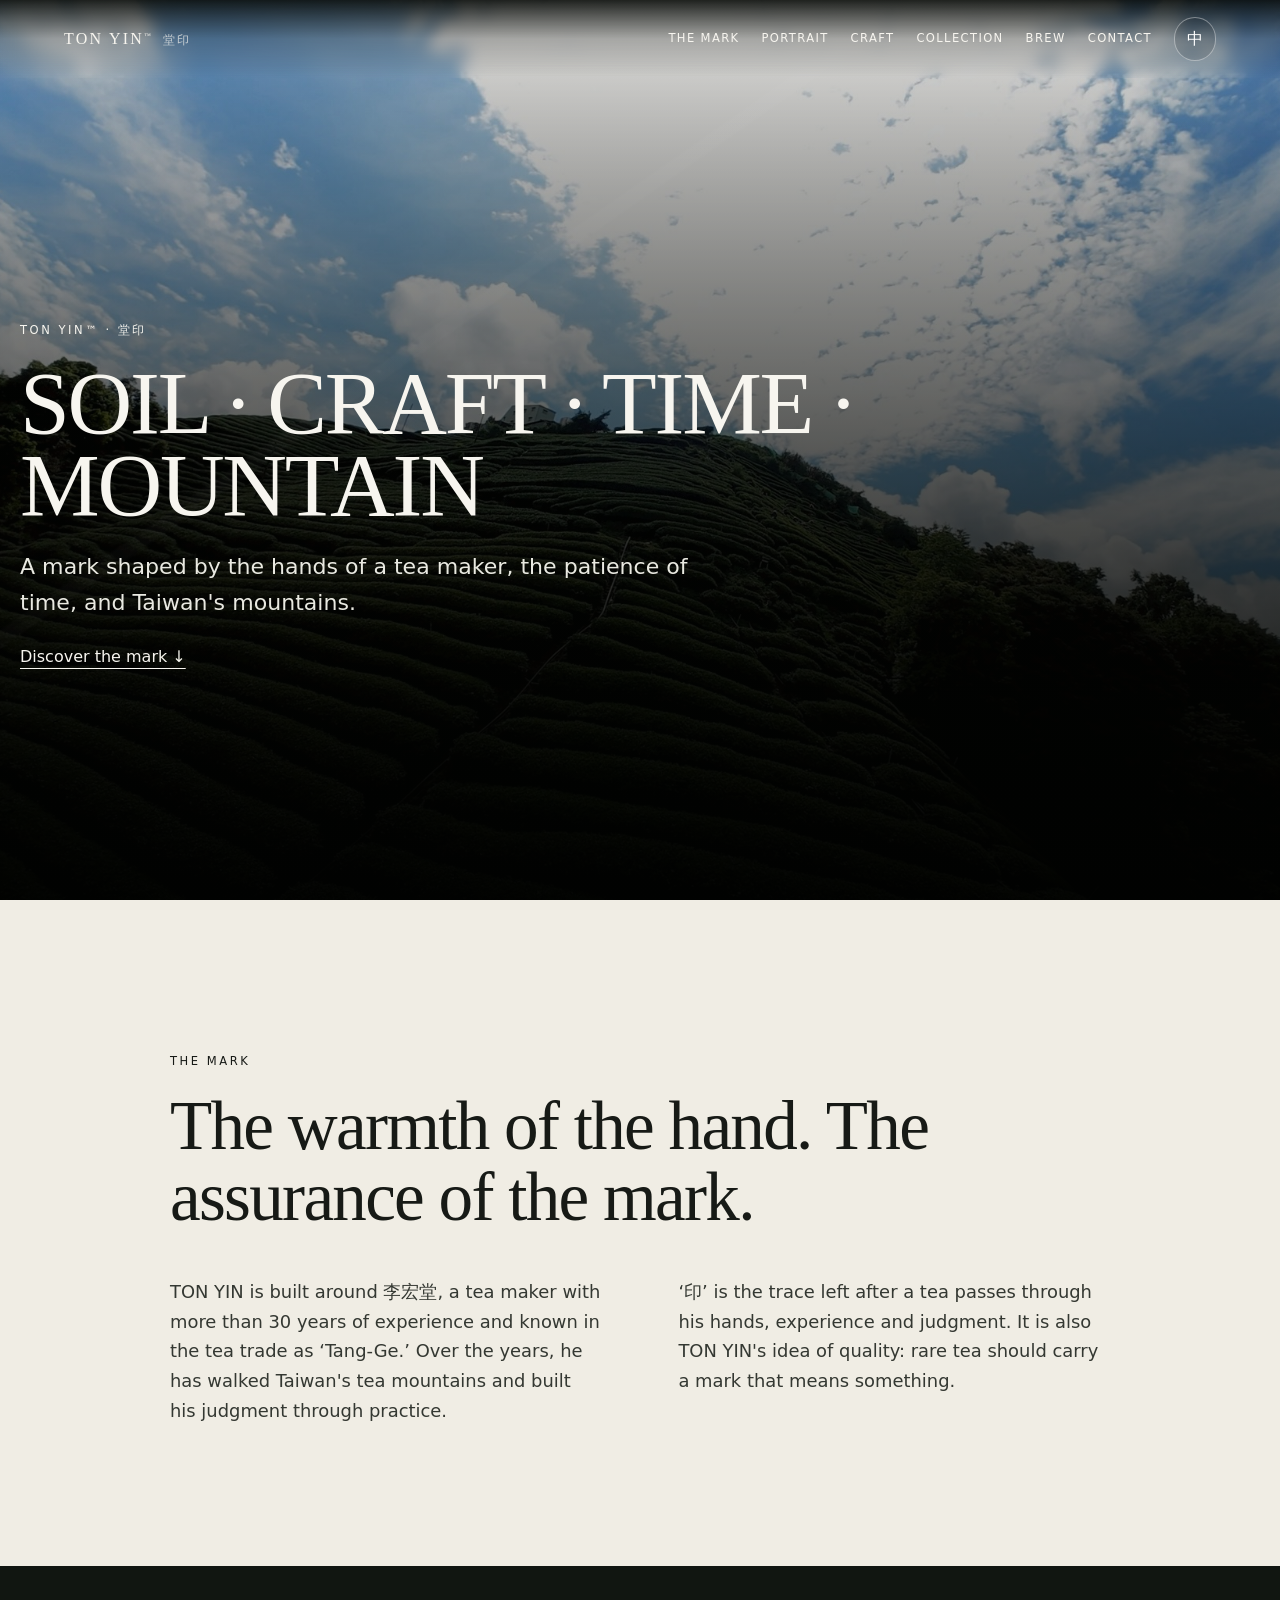
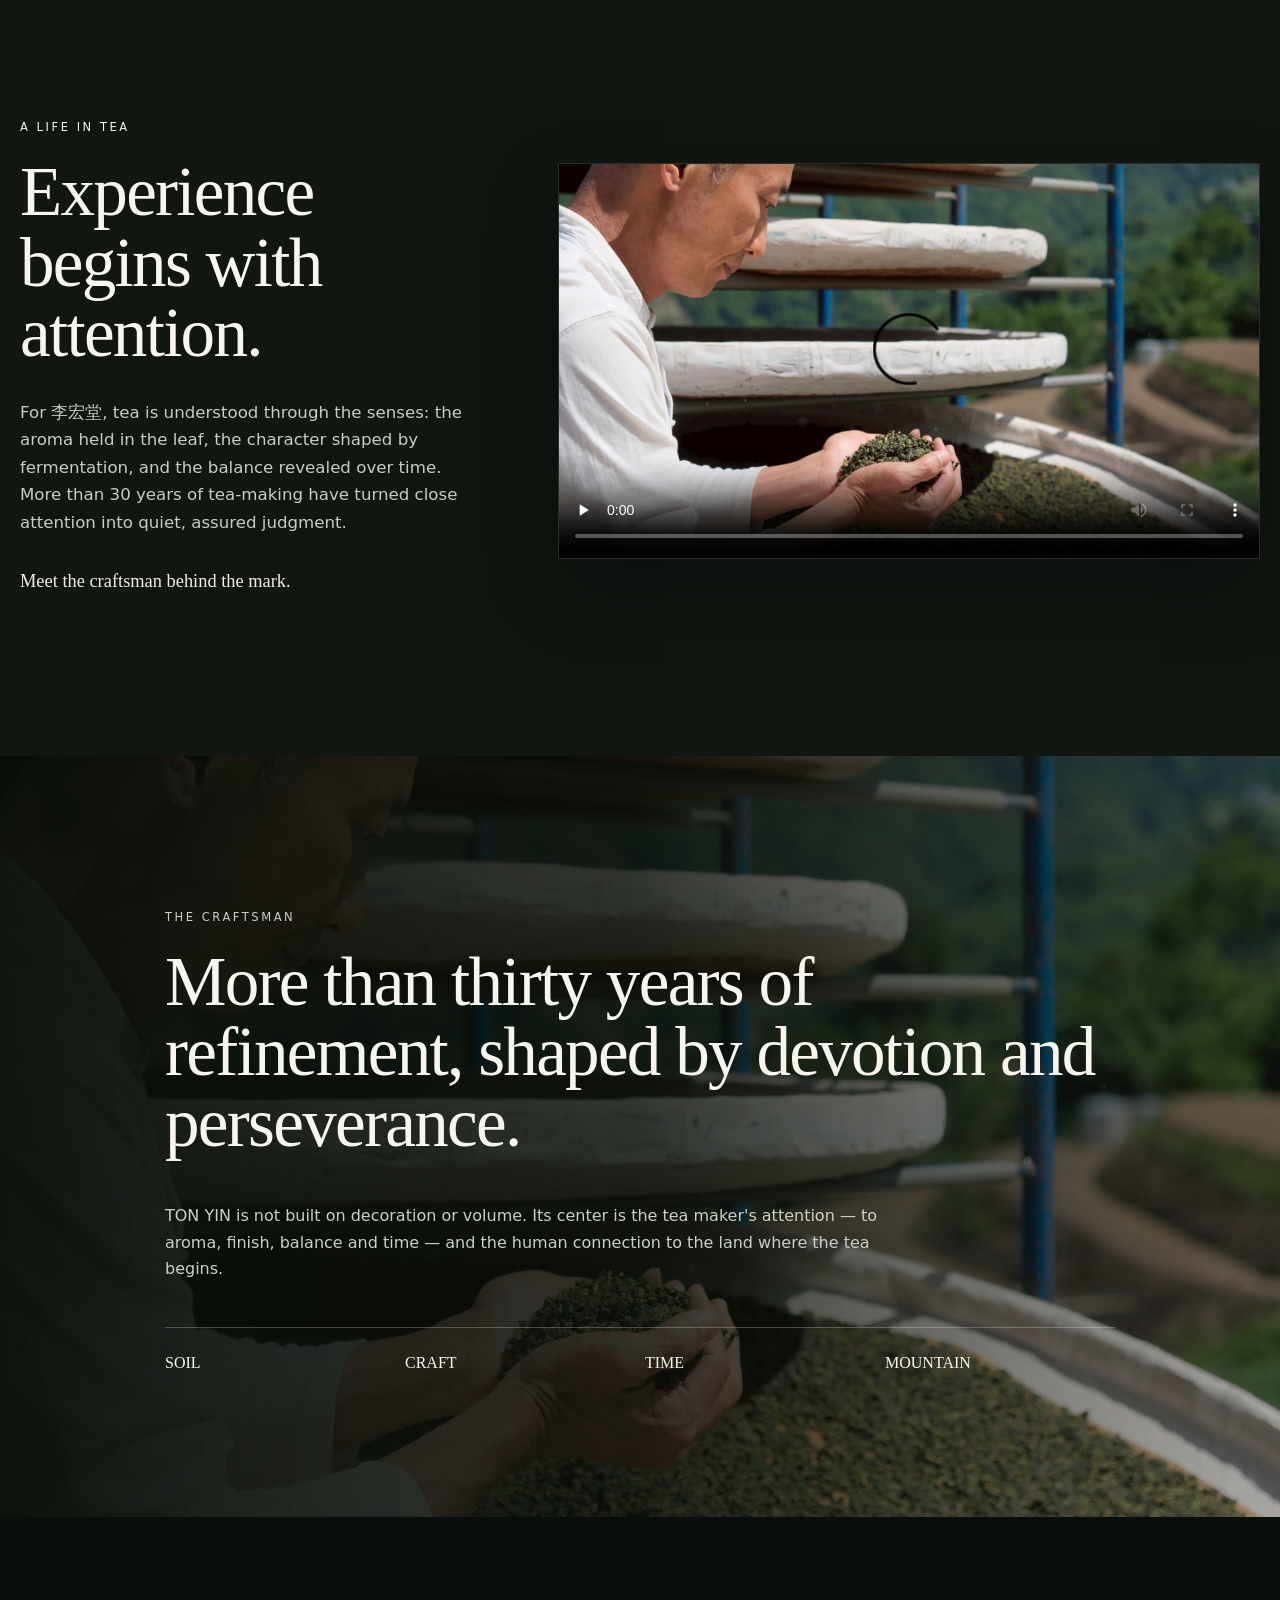
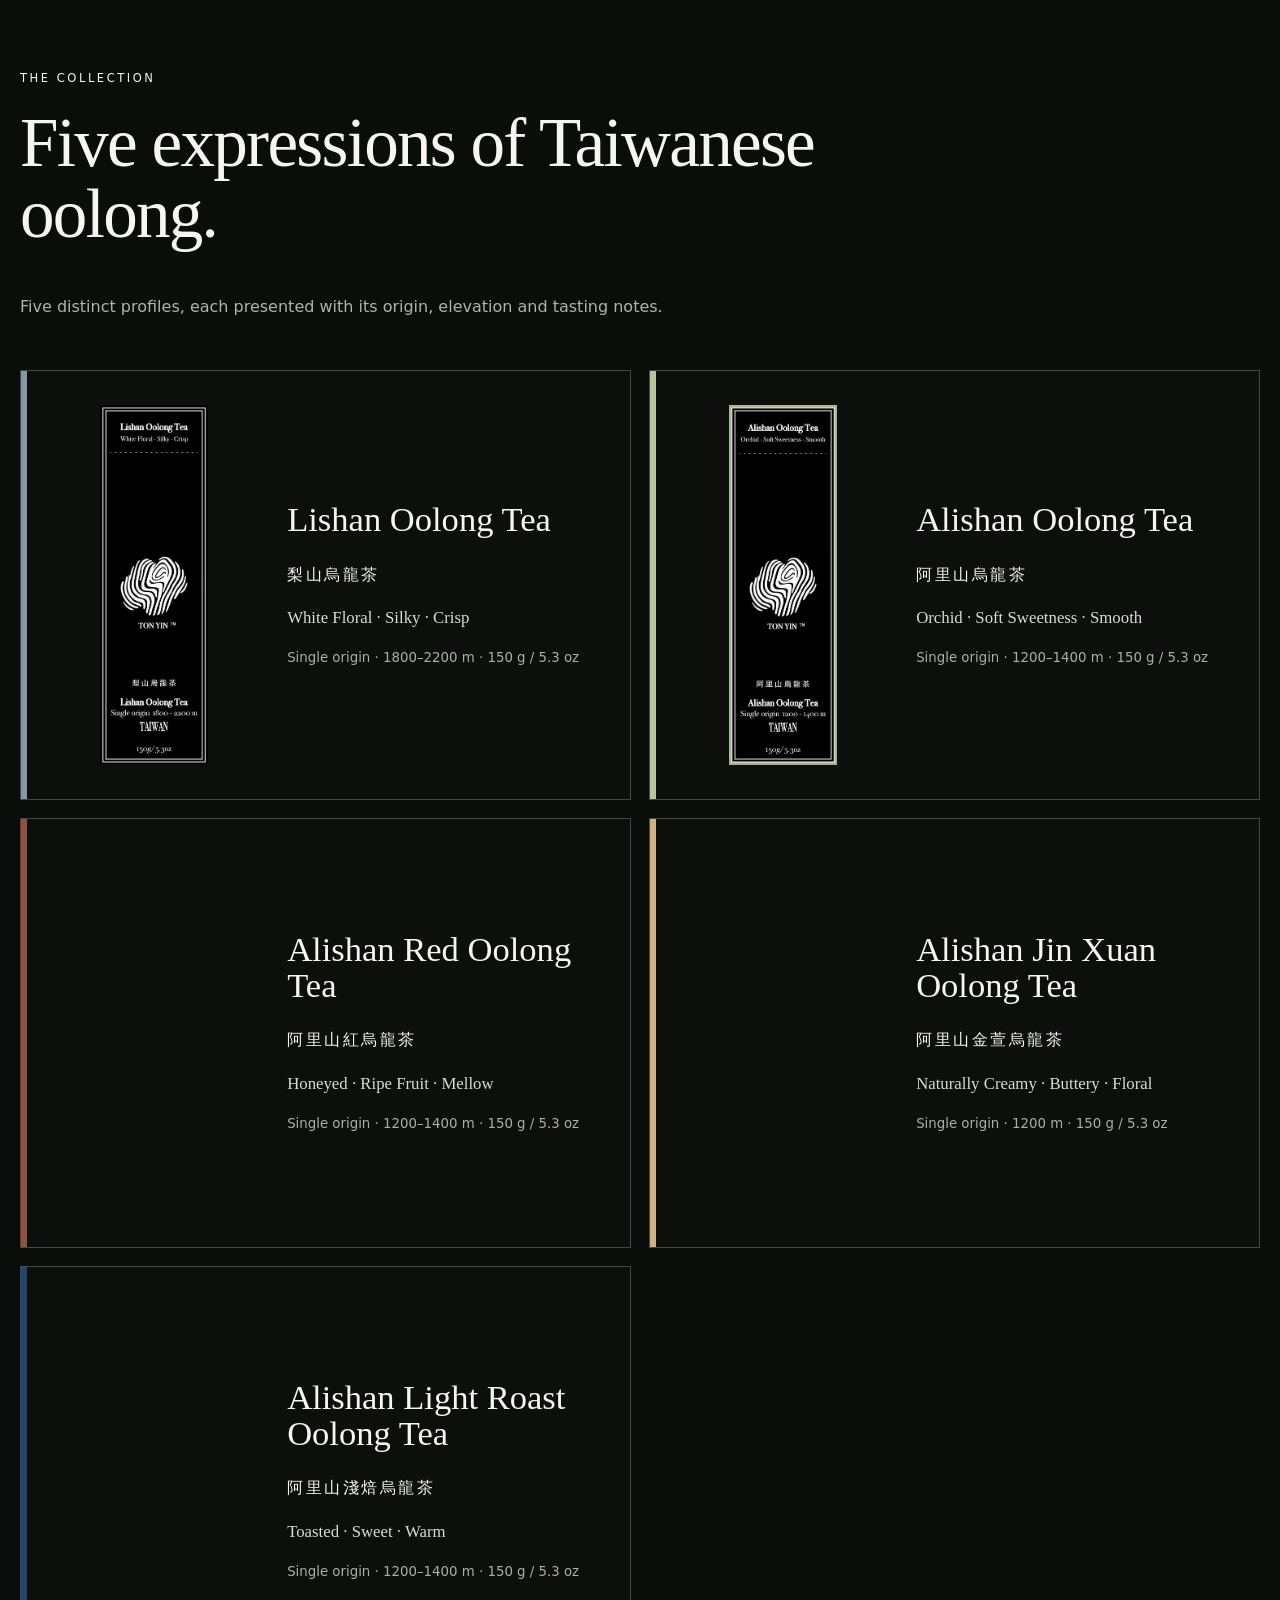
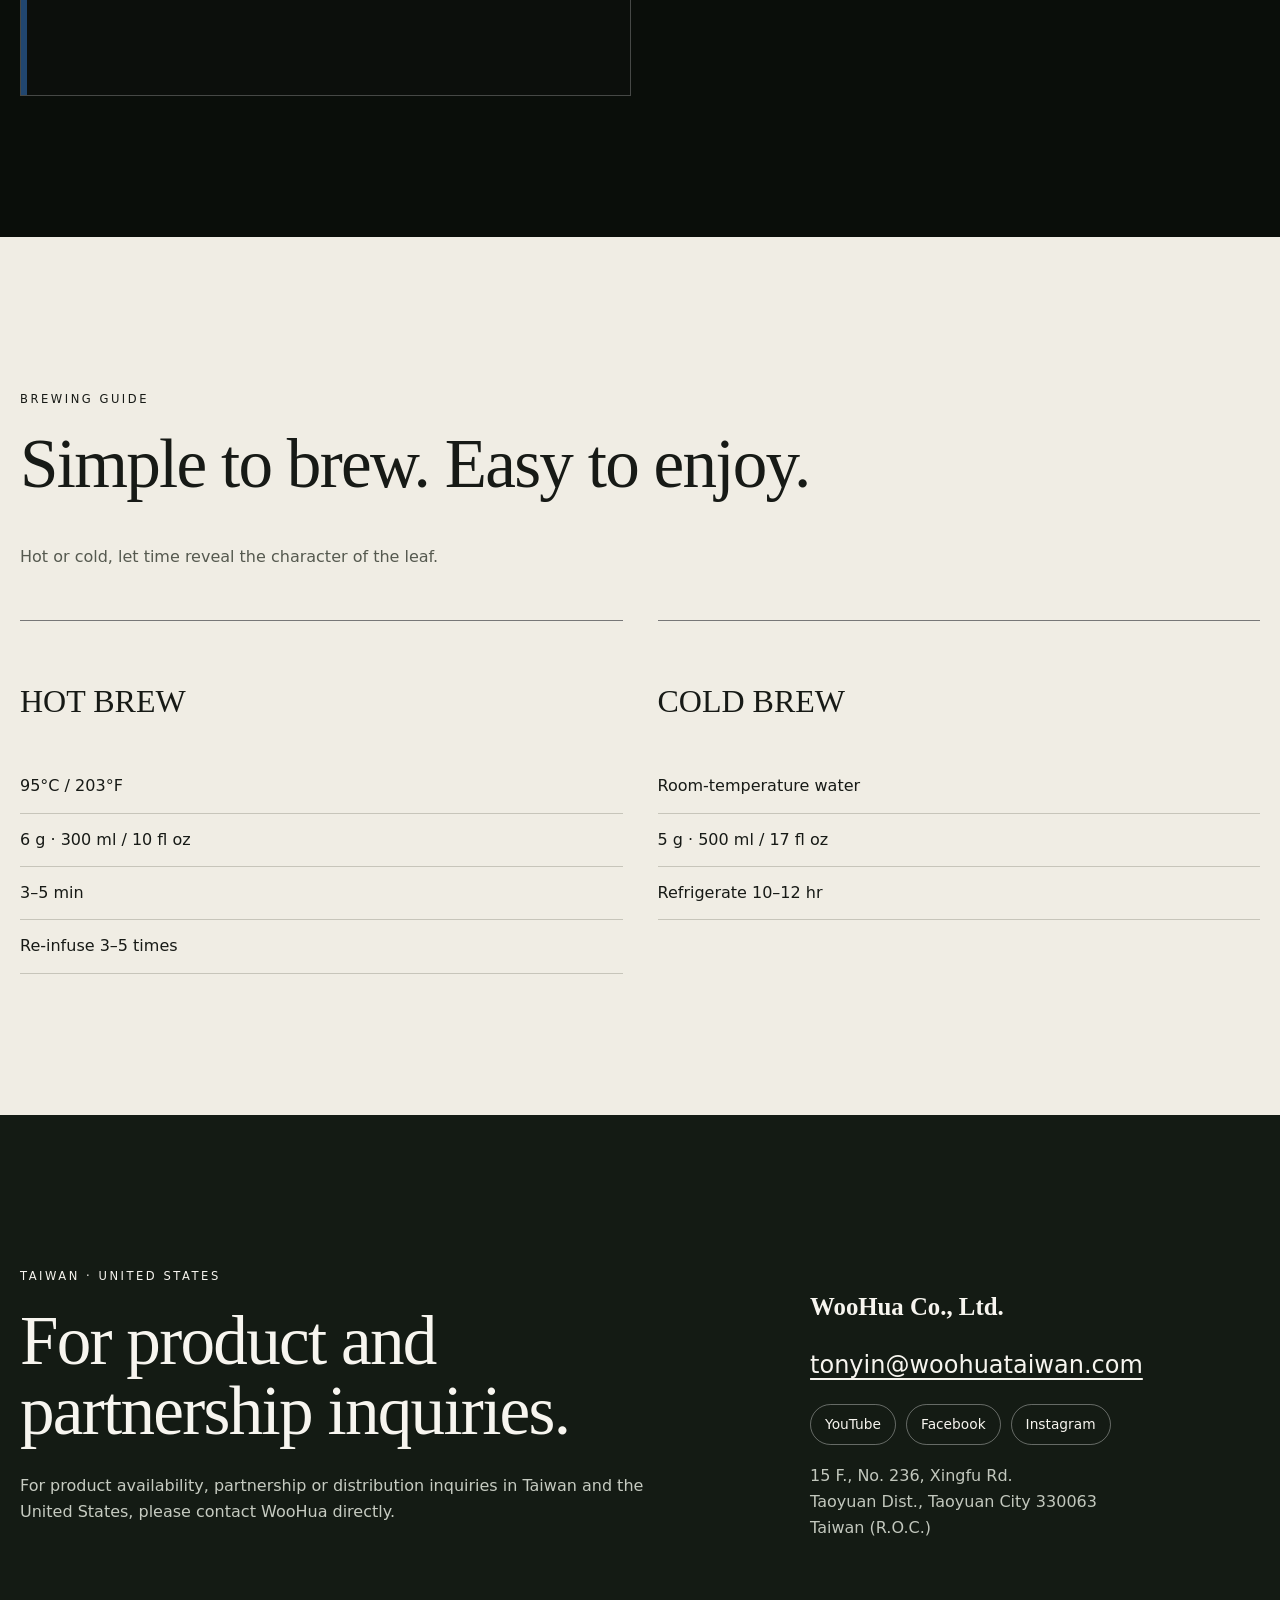
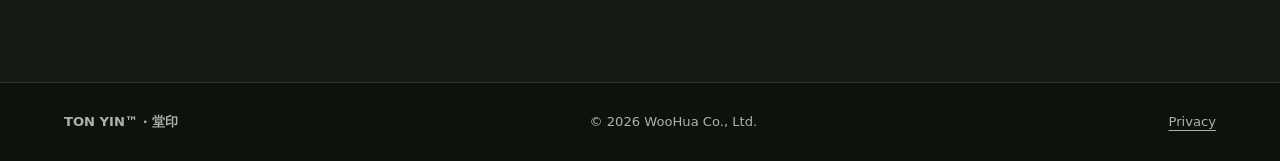
==== commit 067c5fe4: "Unify Li Hung-Tang brand positioning as tea maker / 製茶師 Update bilingual homepage copy, SEO descript" ====
--- a/docs/index.html
+++ b/docs/index.html
@@ -1,16 +1,16 @@
 <!doctype html>
 <html lang="en">
 <head>
-<meta charset="utf-8"><meta name="viewport" content="width=device-width,initial-scale=1,viewport-fit=cover"><meta name="theme-color" content="#0d120d"><meta name="description" content="TON YIN 堂印 — Taiwanese oolong shaped by soil, craft, time and mountain, with more than 30 years of roasting experience behind the mark."><meta name="robots" content="index,follow,max-image-preview:large"><meta name="referrer" content="strict-origin-when-cross-origin"><meta http-equiv="Content-Security-Policy" content="default-src 'self'; img-src 'self' data:; style-src 'self'; script-src 'self'; connect-src 'self'; object-src 'none'; frame-src 'none'; form-action 'none'; base-uri 'self'; upgrade-insecure-requests"><link rel="canonical" href="https://woohuataiwan.com/"><link rel="icon" href="favicon.svg" type="image/svg+xml"><link rel="preload" as="image" href="assets/material-01.jpg" fetchpriority="high"><meta property="og:type" content="website"><meta property="og:site_name" content="TON YIN 堂印"><meta property="og:title" content="TON YIN 堂印 | Taiwan Oolong Tea"><meta property="og:description" content="Taiwanese oolong shaped by soil, craft, time and mountain."><meta property="og:url" content="https://woohuataiwan.com/"><meta property="og:image" content="https://woohuataiwan.com/assets/material-01.jpg"><meta property="og:image:alt" content="TON YIN Taiwanese oolong tea"><meta name="twitter:card" content="summary_large_image"><title data-en="TON YIN 堂印 | Taiwan Oolong Tea" data-zh="TON YIN 堂印 | 台灣烏龍茶">TON YIN 堂印 | Taiwan Oolong Tea</title><link rel="stylesheet" href="styles.css">
+<meta charset="utf-8"><meta name="viewport" content="width=device-width,initial-scale=1,viewport-fit=cover"><meta name="theme-color" content="#0d120d"><meta name="description" content="TON YIN 堂印 — Taiwanese oolong shaped by soil, craft, time and mountain, with more than 30 years of tea-making experience behind the mark."><meta name="robots" content="index,follow,max-image-preview:large"><meta name="referrer" content="strict-origin-when-cross-origin"><meta http-equiv="Content-Security-Policy" content="default-src 'self'; img-src 'self' data:; style-src 'self'; script-src 'self'; connect-src 'self'; object-src 'none'; frame-src 'none'; form-action 'none'; base-uri 'self'; upgrade-insecure-requests"><link rel="canonical" href="https://woohuataiwan.com/"><link rel="icon" href="favicon.svg" type="image/svg+xml"><link rel="preload" as="image" href="assets/material-01.jpg" fetchpriority="high"><meta property="og:type" content="website"><meta property="og:site_name" content="TON YIN 堂印"><meta property="og:title" content="TON YIN 堂印 | Taiwan Oolong Tea"><meta property="og:description" content="Taiwanese oolong shaped by soil, craft, time and mountain."><meta property="og:url" content="https://woohuataiwan.com/"><meta property="og:image" content="https://woohuataiwan.com/assets/material-01.jpg"><meta property="og:image:alt" content="TON YIN Taiwanese oolong tea"><meta name="twitter:card" content="summary_large_image"><title data-en="TON YIN 堂印 | Taiwan Oolong Tea" data-zh="TON YIN 堂印 | 台灣烏龍茶">TON YIN 堂印 | Taiwan Oolong Tea</title><link rel="stylesheet" href="styles.css">
 </head>
 <body>
 <a class="skip-link" href="#main" data-en="Skip to content" data-zh="跳至主要內容">Skip to content</a>
 <header><a class="brand" href="#top">TON YIN<sup>™</sup><span>堂印</span></a><button class="menu" type="button" aria-expanded="false" data-en="Menu" data-zh="選單">Menu</button><nav><a href="#mark" data-en="The Mark" data-zh="堂印">The Mark</a><a href="#portrait" data-en="Portrait" data-zh="人物">Portrait</a><a href="#craft" data-en="Craft" data-zh="職人">Craft</a><a href="#collection" data-en="Collection" data-zh="茶品系列">Collection</a><a href="#brew" data-en="Brew" data-zh="沖泡指南">Brew</a><a href="#contact" data-en="Contact" data-zh="聯絡我們">Contact</a><button class="lang" type="button">中</button></nav></header>
 <main id="main">
-<section class="hero" id="top"><div class="shade"></div><div class="shell hero-copy"><p class="eyebrow">TON YIN™ · 堂印</p><h1 data-en="SOIL · CRAFT · TIME · MOUNTAIN" data-zh="土地 · 工藝 · 時間 · 山林">SOIL · CRAFT · TIME · MOUNTAIN</h1><p data-en="A mark shaped by the hands of a tea roaster, the patience of time, and Taiwan's mountains." data-zh="一枚由焙茶職人的手、時間的耐心與台灣山林共同留下的印。">A mark shaped by the hands of a tea roaster, the patience of time, and Taiwan's mountains.</p><a href="#mark" data-en="Discover the mark ↓" data-zh="認識堂印 ↓">Discover the mark ↓</a></div></section>
-<section class="mark cream" id="mark"><div class="shell narrow"><p class="eyebrow" data-en="THE MARK" data-zh="堂印">THE MARK</p><h2 data-en="The warmth of the hand. The assurance of the mark." data-zh="手有溫度，印有分量。">The warmth of the hand. The assurance of the mark.</h2><div class="cols"><p data-en="TON YIN is built around 李宏堂, a tea roaster with more than 30 years of experience and known in the tea trade as ‘Tang-Ge.’ Over the years, he has walked Taiwan's tea mountains and built his judgment through practice." data-zh="堂印，以李宏堂為核心。超過三十年的焙茶經驗，業界熟識的人都叫他『堂哥』。多年走過台灣好茶的山頭，經驗不是口號，而是一批一批茶累積下來的判斷。">TON YIN is built around 李宏堂, a tea roaster with more than 30 years of experience and known in the tea trade as ‘Tang-Ge.’ Over the years, he has walked Taiwan's tea mountains and built his judgment through practice.</p><p data-en="‘印’ is the trace left after a tea passes through his hands, experience and judgment. It is also TON YIN's idea of quality: rare tea should carry a mark that means something." data-zh="『印』，是茶經過堂哥的手溫、經驗與判斷後留下的記號；也代表堂印對品質的把關。稀有而高品質的茶，才值得留下這一印。">‘印’ is the trace left after a tea passes through his hands, experience and judgment. It is also TON YIN's idea of quality: rare tea should carry a mark that means something.</p></div></div></section>
-<section class="portrait dark" id="portrait"><div class="shell portraitgrid"><div class="portrait-copy"><p class="eyebrow" data-en="A LIFE IN TEA" data-zh="一生茶事">A LIFE IN TEA</p><h2 data-en="Experience begins with attention." data-zh="經驗，始於專注感受。">Experience begins with attention.</h2><p data-en="For 李宏堂, tea is understood through the senses: the aroma held in the leaf, the character shaped by fermentation, and the balance revealed over time. More than 30 years of roasting have turned close attention into quiet, assured judgment." data-zh="對李宏堂而言，理解一款茶，始於感官：茶葉蘊藏的香氣、發酵形成的性格，以及時間展開後的平衡。超過三十年的焙茶經驗，讓一次次專注感受，沉澱成安靜而篤定的判斷。">For Li Hung-Tang, tea is understood through the senses: the aroma held in the leaf, the character shaped by fermentation, and the balance revealed over time. More than 30 years of roasting have turned close attention into quiet, assured judgment.</p><p class="portrait-note" data-en="Meet the craftsman behind the mark." data-zh="看見「堂印」背後的職人。">Meet the craftsman behind the mark.</p></div><div class="film"><video controls playsinline preload="none" poster="assets/material-15.jpg" aria-label="Li Hung-Tang introduces his sensory approach to tea"><source src="assets/video_627131709850386536-RgNrlBCM.MP4" type="video/mp4"><span data-en="Your browser does not support embedded video." data-zh="你的瀏覽器不支援內嵌影片。">Your browser does not support embedded video.</span></video></div></div></section>
-<section class="craft dark" id="craft"><div class="shell"><p class="eyebrow" data-en="THE CRAFTSMAN" data-zh="職人">THE CRAFTSMAN</p><h2 data-en="More than thirty years of refinement, shaped by devotion and perseverance." data-zh="三十多年的淬煉，是一份情感和堅持。">More than thirty years of refinement, shaped by devotion and perseverance.</h2><p data-en="TON YIN is not built on decoration or volume. Its center is the roaster's attention — to aroma, finish, balance and time — and the human connection to the land where the tea begins." data-zh="堂印的核心，不是裝飾，也不是追求大量，而是職人對香氣、收斂、平衡與時間的專注，以及人與土地之間長久累積的情感。">TON YIN is not built on decoration or volume. Its center is the roaster's attention — to aroma, finish, balance and time — and the human connection to the land where the tea begins.</p><div class="values"><span data-en="SOIL" data-zh="土地">SOIL</span><span data-en="CRAFT" data-zh="工藝">CRAFT</span><span data-en="TIME" data-zh="時間">TIME</span><span data-en="MOUNTAIN" data-zh="山林">MOUNTAIN</span></div></div></section>
+<section class="hero" id="top"><div class="shade"></div><div class="shell hero-copy"><p class="eyebrow">TON YIN™ · 堂印</p><h1 data-en="SOIL · CRAFT · TIME · MOUNTAIN" data-zh="土地 · 工藝 · 時間 · 山林">SOIL · CRAFT · TIME · MOUNTAIN</h1><p data-en="A mark shaped by the hands of a tea maker, the patience of time, and Taiwan's mountains." data-zh="一枚由製茶師的手、時間的耐心與台灣山林共同留下的印。">A mark shaped by the hands of a tea maker, the patience of time, and Taiwan's mountains.</p><a href="#mark" data-en="Discover the mark ↓" data-zh="認識堂印 ↓">Discover the mark ↓</a></div></section>
+<section class="mark cream" id="mark"><div class="shell narrow"><p class="eyebrow" data-en="THE MARK" data-zh="堂印">THE MARK</p><h2 data-en="The warmth of the hand. The assurance of the mark." data-zh="手有溫度，印有分量。">The warmth of the hand. The assurance of the mark.</h2><div class="cols"><p data-en="TON YIN is built around 李宏堂, a tea maker with more than 30 years of experience and known in the tea trade as ‘Tang-Ge.’ Over the years, he has walked Taiwan's tea mountains and built his judgment through practice." data-zh="堂印，以製茶師李宏堂為核心。超過三十年的製茶經驗，業界熟識的人都叫他『堂哥』。多年走過台灣好茶的山頭，經驗不是口號，而是一批一批茶累積下來的判斷。">TON YIN is built around 李宏堂, a tea maker with more than 30 years of experience and known in the tea trade as ‘Tang-Ge.’ Over the years, he has walked Taiwan's tea mountains and built his judgment through practice.</p><p data-en="‘印’ is the trace left after a tea passes through his hands, experience and judgment. It is also TON YIN's idea of quality: rare tea should carry a mark that means something." data-zh="『印』，是茶經過堂哥的手溫、經驗與判斷後留下的記號；也代表堂印對品質的把關。稀有而高品質的茶，才值得留下這一印。">‘印’ is the trace left after a tea passes through his hands, experience and judgment. It is also TON YIN's idea of quality: rare tea should carry a mark that means something.</p></div></div></section>
+<section class="portrait dark" id="portrait"><div class="shell portraitgrid"><div class="portrait-copy"><p class="eyebrow" data-en="A LIFE IN TEA" data-zh="一生茶事">A LIFE IN TEA</p><h2 data-en="Experience begins with attention." data-zh="經驗，始於專注感受。">Experience begins with attention.</h2><p data-en="For 李宏堂, tea is understood through the senses: the aroma held in the leaf, the character shaped by fermentation, and the balance revealed over time. More than 30 years of tea-making have turned close attention into quiet, assured judgment." data-zh="對李宏堂而言，理解一款茶，始於感官：茶葉蘊藏的香氣、發酵形成的性格，以及時間展開後的平衡。超過三十年的製茶經驗，讓一次次專注感受，沉澱成安靜而篤定的判斷。">For Li Hung-Tang, tea is understood through the senses: the aroma held in the leaf, the character shaped by fermentation, and the balance revealed over time. More than 30 years of tea-making have turned close attention into quiet, assured judgment.</p><p class="portrait-note" data-en="Meet the craftsman behind the mark." data-zh="看見「堂印」背後的職人。">Meet the craftsman behind the mark.</p></div><div class="film"><video controls playsinline preload="none" poster="assets/material-15.jpg" aria-label="Li Hung-Tang introduces his sensory approach to tea"><source src="assets/video_627131709850386536-RgNrlBCM.MP4" type="video/mp4"><span data-en="Your browser does not support embedded video." data-zh="你的瀏覽器不支援內嵌影片。">Your browser does not support embedded video.</span></video></div></div></section>
+<section class="craft dark" id="craft"><div class="shell"><p class="eyebrow" data-en="THE CRAFTSMAN" data-zh="職人">THE CRAFTSMAN</p><h2 data-en="More than thirty years of refinement, shaped by devotion and perseverance." data-zh="三十多年的淬煉，是一份情感和堅持。">More than thirty years of refinement, shaped by devotion and perseverance.</h2><p data-en="TON YIN is not built on decoration or volume. Its center is the tea maker's attention — to aroma, finish, balance and time — and the human connection to the land where the tea begins." data-zh="堂印的核心，不是裝飾，也不是追求大量，而是職人對香氣、收斂、平衡與時間的專注，以及人與土地之間長久累積的情感。">TON YIN is not built on decoration or volume. Its center is the tea maker's attention — to aroma, finish, balance and time — and the human connection to the land where the tea begins.</p><div class="values"><span data-en="SOIL" data-zh="土地">SOIL</span><span data-en="CRAFT" data-zh="工藝">CRAFT</span><span data-en="TIME" data-zh="時間">TIME</span><span data-en="MOUNTAIN" data-zh="山林">MOUNTAIN</span></div></div></section>
 <section class="collection dark" id="collection"><div class="shell"><p class="eyebrow" data-en="THE COLLECTION" data-zh="茶品系列">THE COLLECTION</p><h2 data-en="Five expressions of Taiwanese oolong." data-zh="五款台灣烏龍，五種風味表情。">Five expressions of Taiwanese oolong.</h2><p class="verified" data-en="Five distinct profiles, each presented with its origin, elevation and tasting notes." data-zh="五款風味各自展開，從產地、海拔到風味，一目了然。">Five distinct profiles, each presented with its origin, elevation and tasting notes.</p><div class="teas">
 <article class="c1"><img src="assets/label-01.jpg" alt="TON YIN Lishan Oolong Tea label" loading="lazy"><div class="tea-copy"><h3 data-en="Lishan Oolong Tea" data-zh="梨山烏龍茶">Lishan Oolong Tea</h3><p data-en="梨山烏龍茶" data-zh="Lishan Oolong Tea">梨山烏龍茶</p><b data-en="White Floral · Silky · Crisp" data-zh="白花香 · 絲滑 · 清爽">White Floral · Silky · Crisp</b><small data-en="Single origin · 1800–2200 m · 150 g / 5.3 oz" data-zh="單一產區 · 海拔 1800–2200 公尺 · 150 公克">Single origin · 1800–2200 m · 150 g / 5.3 oz</small></div></article>
 <article class="c2"><img src="assets/label-02.jpg" alt="TON YIN Alishan Oolong Tea label" loading="lazy"><div class="tea-copy"><h3 data-en="Alishan Oolong Tea" data-zh="阿里山烏龍茶">Alishan Oolong Tea</h3><p data-en="阿里山烏龍茶" data-zh="Alishan Oolong Tea">阿里山烏龍茶</p><b data-en="Orchid · Soft Sweetness · Smooth" data-zh="蘭花香 · 柔和甘甜 · 圓潤">Orchid · Soft Sweetness · Smooth</b><small data-en="Single origin · 1200–1400 m · 150 g / 5.3 oz" data-zh="單一產區 · 海拔 1200–1400 公尺 · 150 公克">Single origin · 1200–1400 m · 150 g / 5.3 oz</small></div></article>
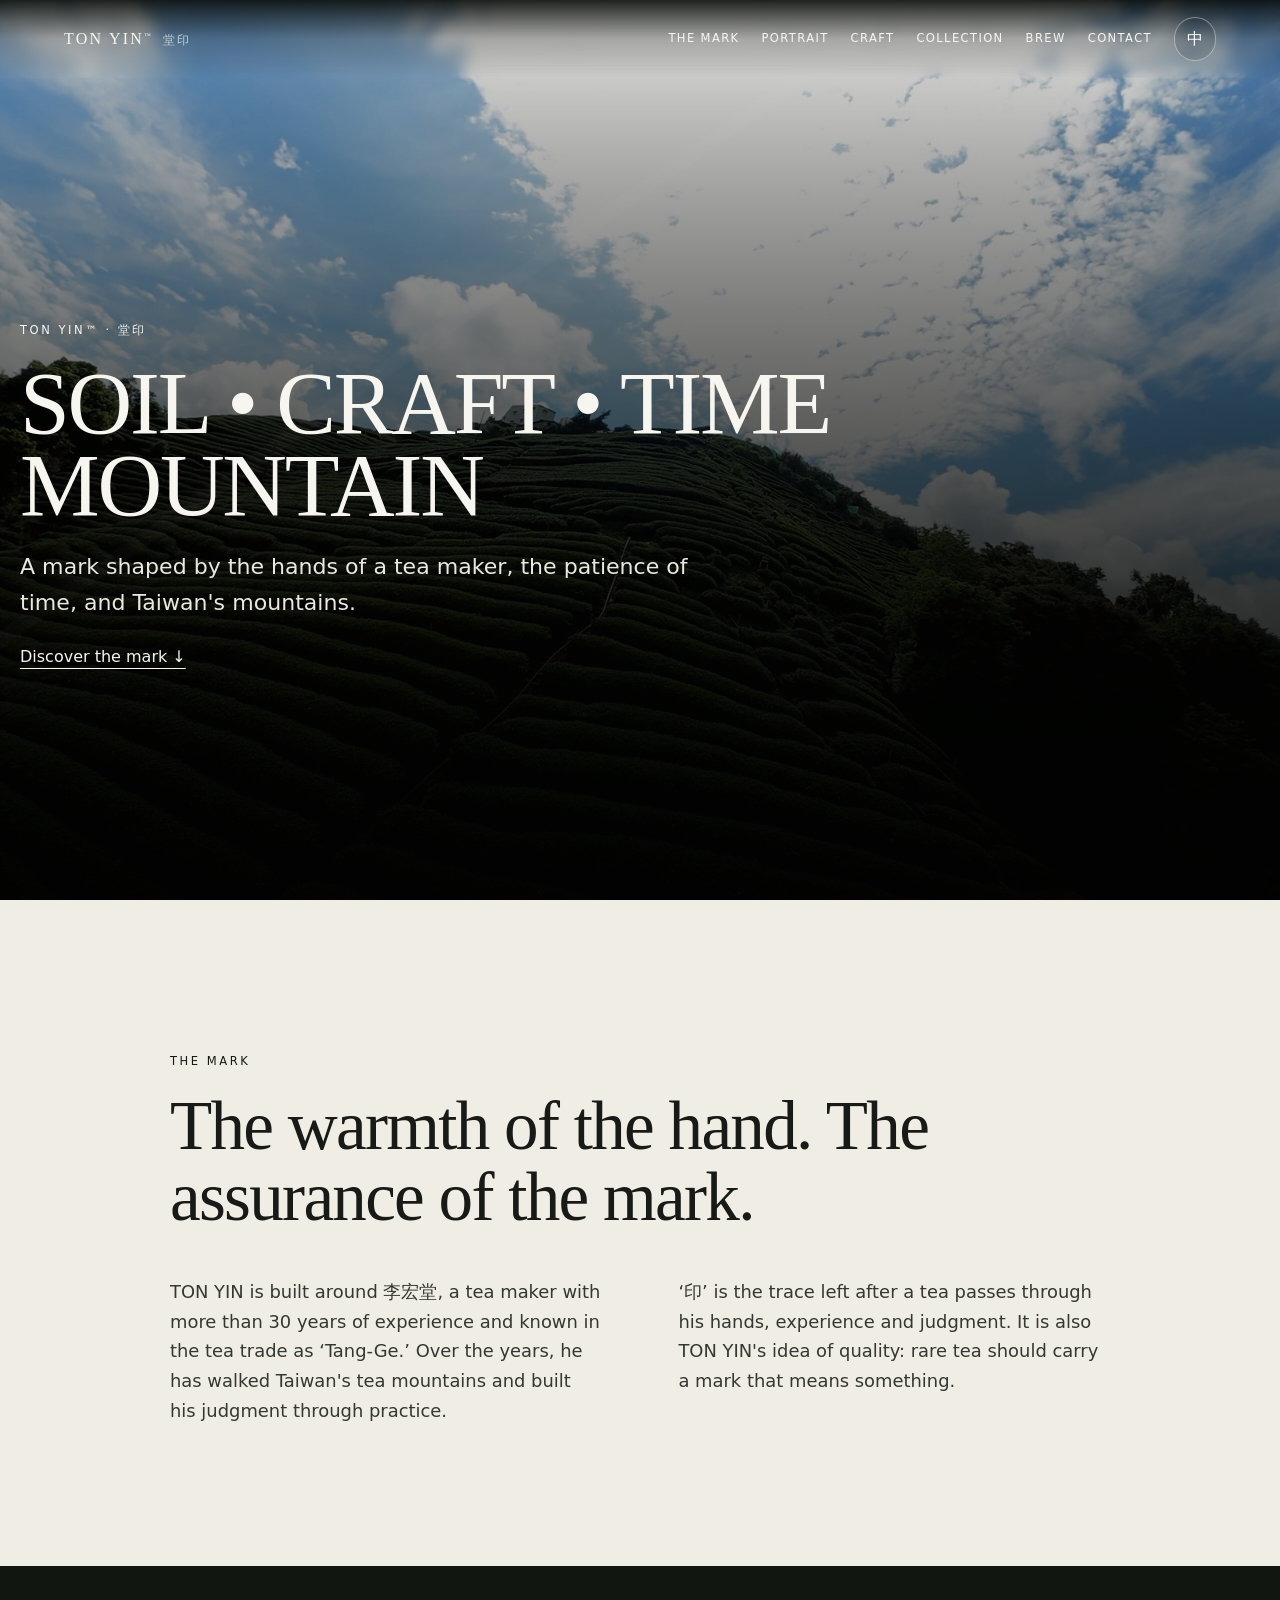
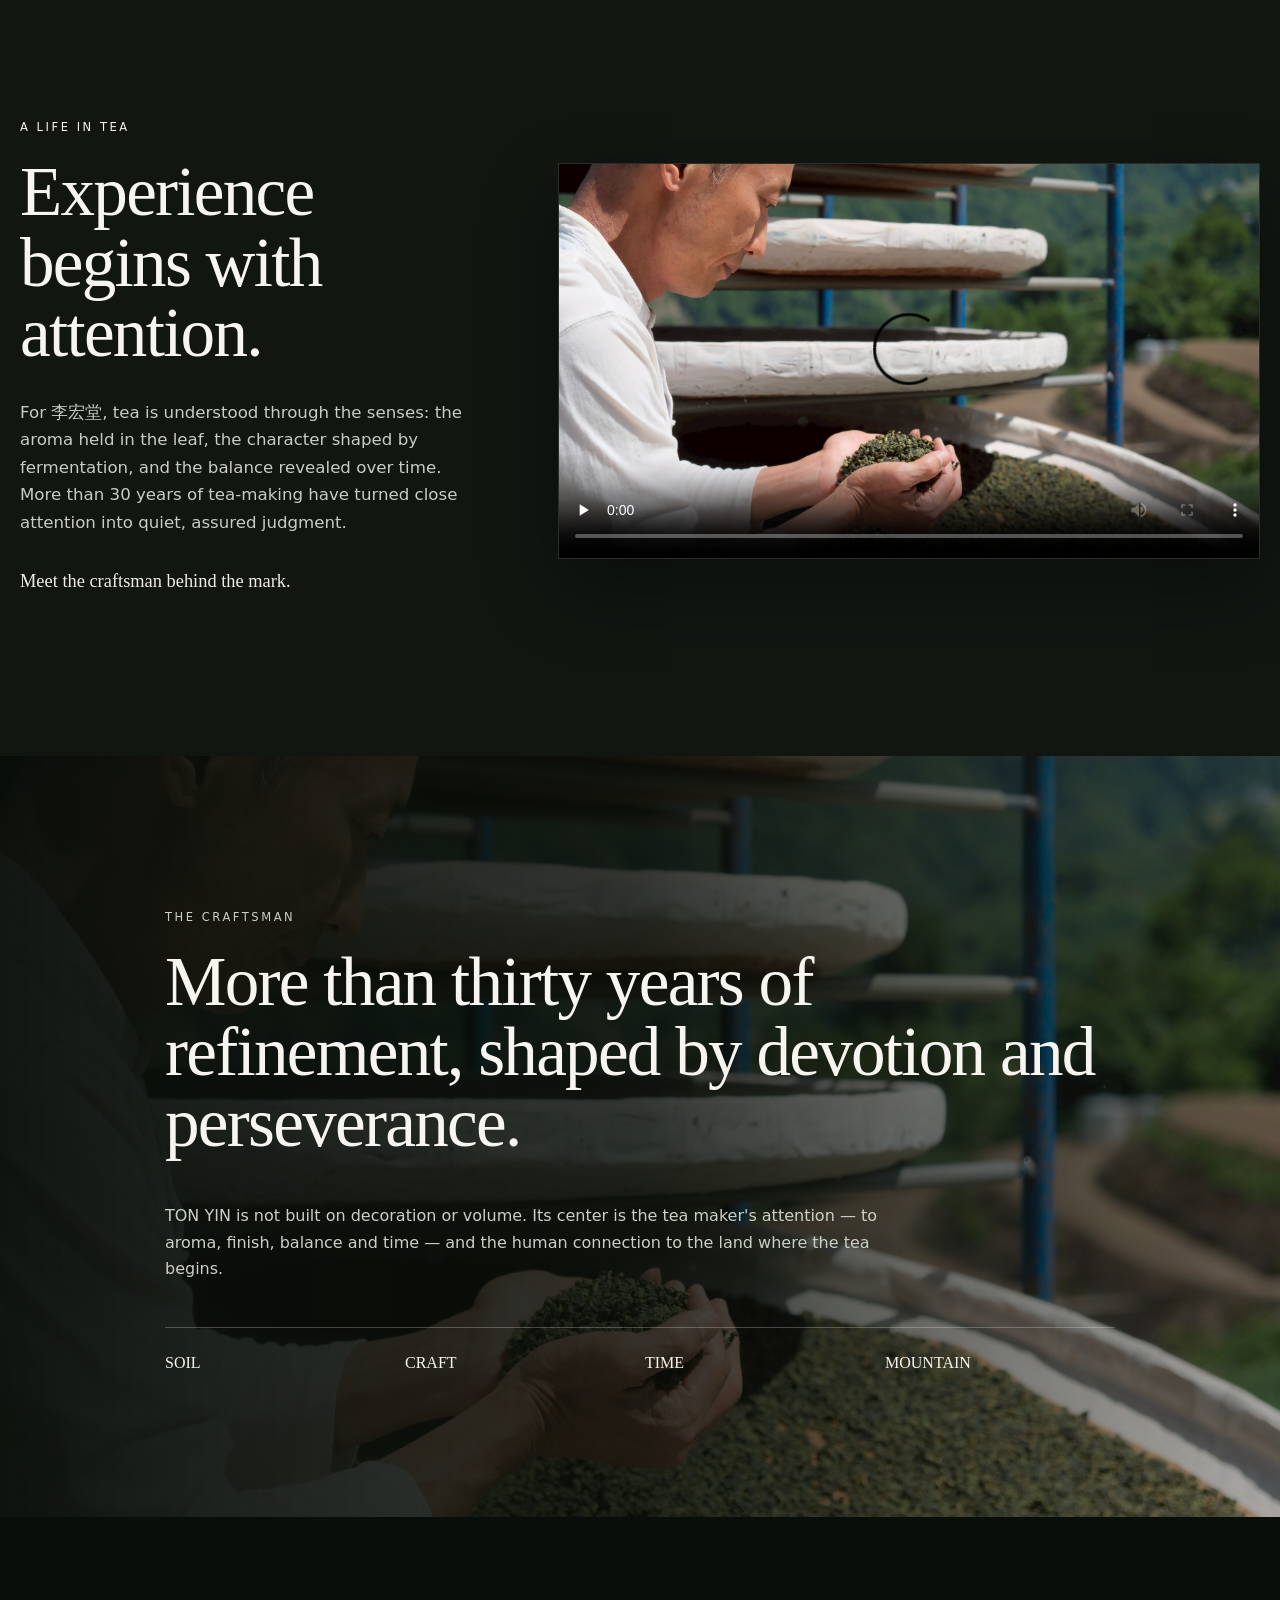
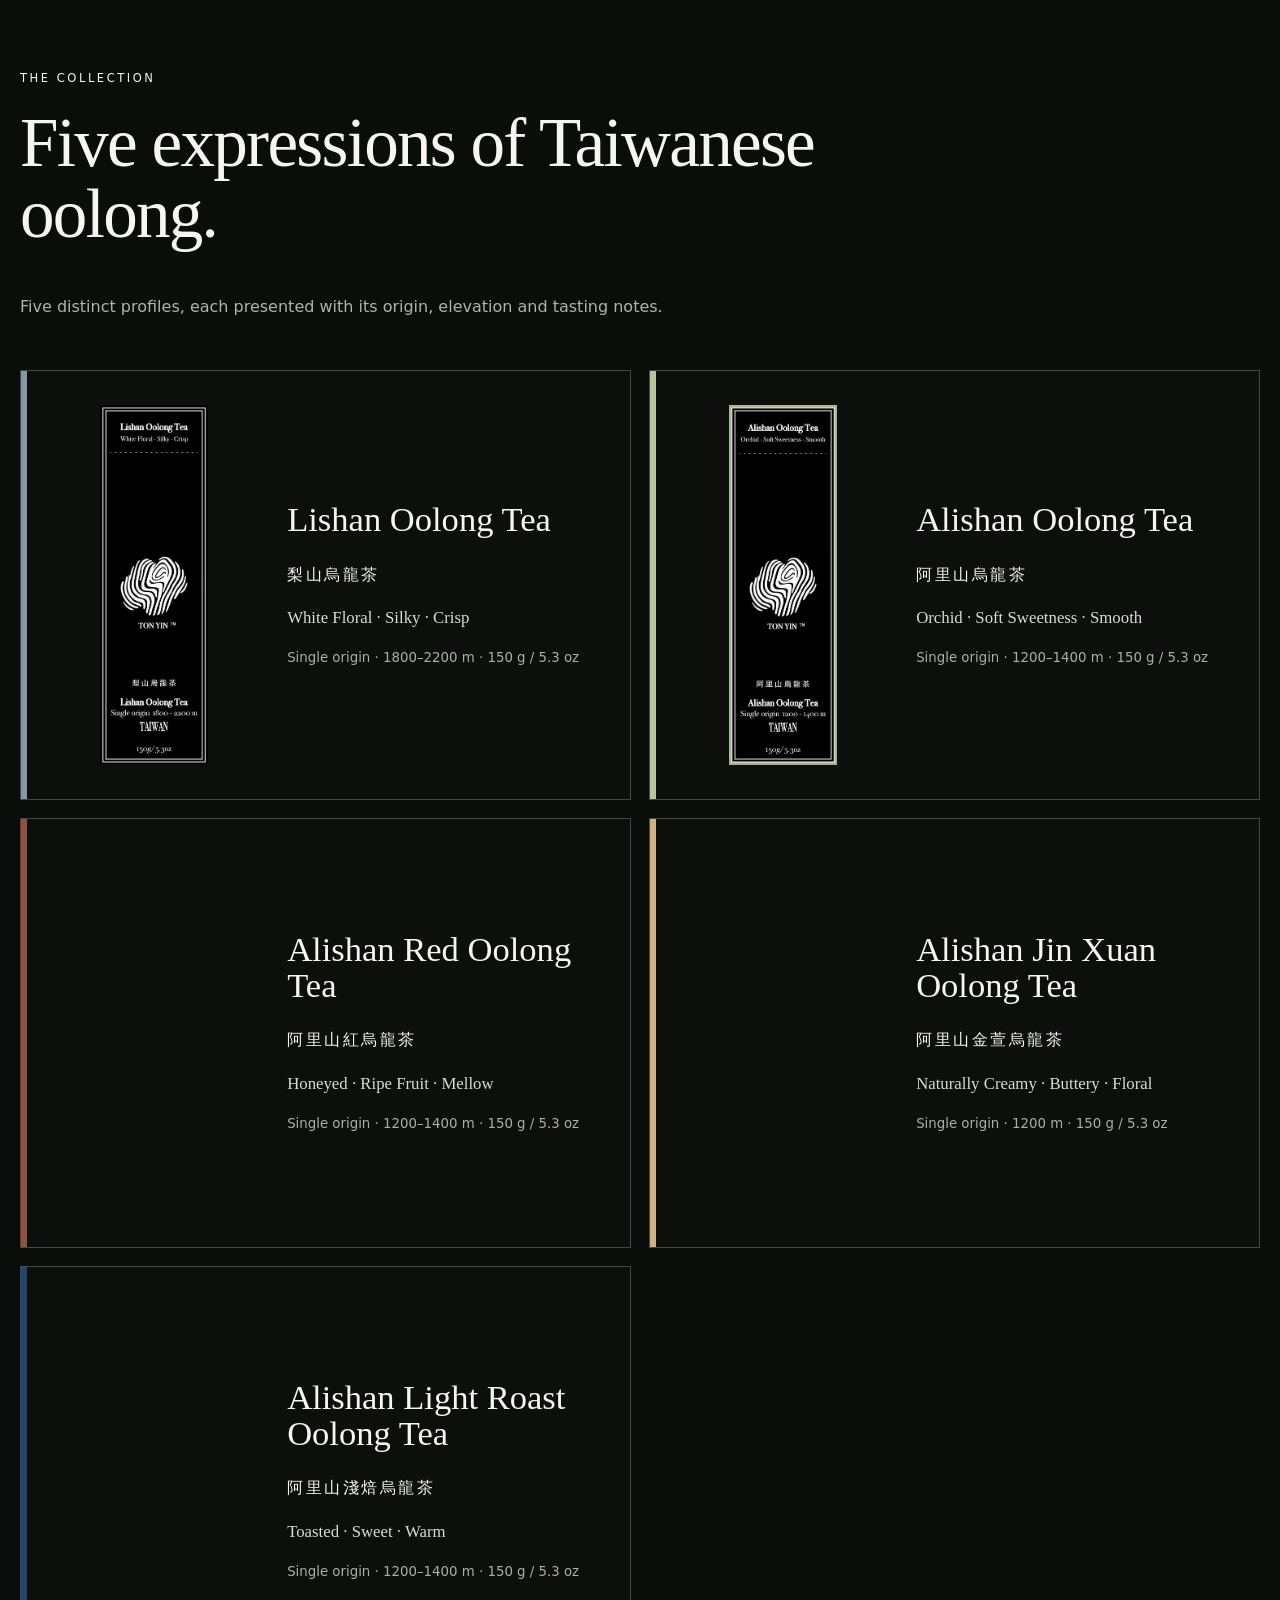
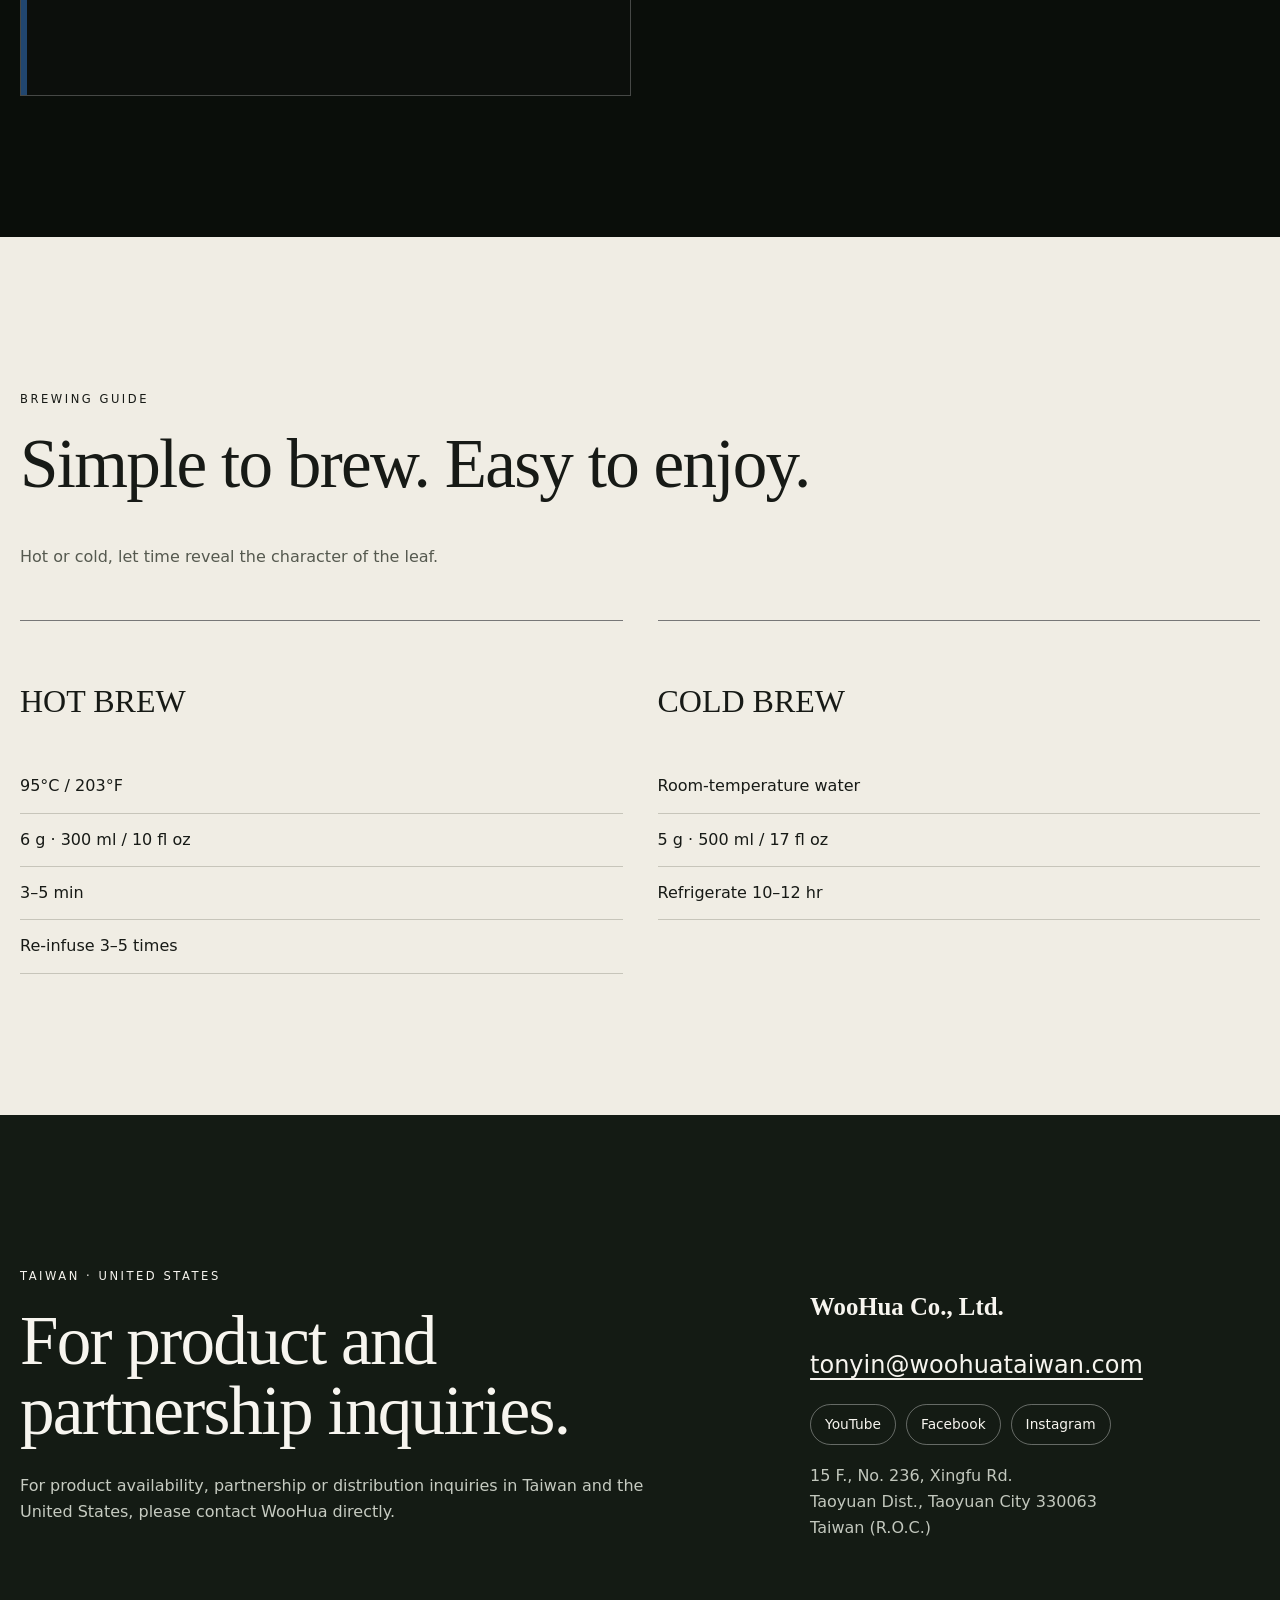
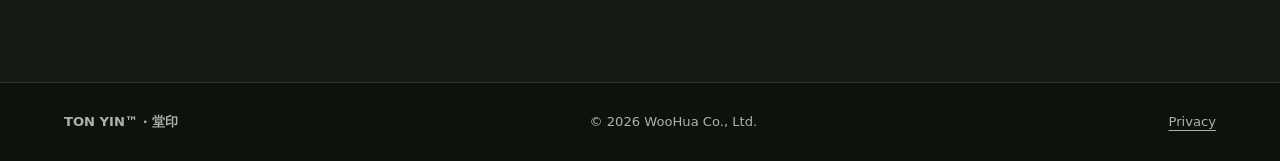
==== commit 9e8b2376: "Keep official English brand headline in all languages" ====
--- a/docs/index.html
+++ b/docs/index.html
@@ -7,7 +7,7 @@
 <a class="skip-link" href="#main" data-en="Skip to content" data-zh="跳至主要內容">Skip to content</a>
 <header><a class="brand" href="#top">TON YIN<sup>™</sup><span>堂印</span></a><button class="menu" type="button" aria-expanded="false" data-en="Menu" data-zh="選單">Menu</button><nav><a href="#mark" data-en="The Mark" data-zh="堂印">The Mark</a><a href="#portrait" data-en="Portrait" data-zh="人物">Portrait</a><a href="#craft" data-en="Craft" data-zh="職人">Craft</a><a href="#collection" data-en="Collection" data-zh="茶品系列">Collection</a><a href="#brew" data-en="Brew" data-zh="沖泡指南">Brew</a><a href="#contact" data-en="Contact" data-zh="聯絡我們">Contact</a><button class="lang" type="button">中</button></nav></header>
 <main id="main">
-<section class="hero" id="top"><div class="shade"></div><div class="shell hero-copy"><p class="eyebrow">TON YIN™ · 堂印</p><h1 data-en="SOIL · CRAFT · TIME · MOUNTAIN" data-zh="土地 · 工藝 · 時間 · 山林">SOIL · CRAFT · TIME · MOUNTAIN</h1><p data-en="A mark shaped by the hands of a tea maker, the patience of time, and Taiwan's mountains." data-zh="一枚由製茶師的手、時間的耐心與台灣山林共同留下的印。">A mark shaped by the hands of a tea maker, the patience of time, and Taiwan's mountains.</p><a href="#mark" data-en="Discover the mark ↓" data-zh="認識堂印 ↓">Discover the mark ↓</a></div></section>
+<section class="hero" id="top"><div class="shade"></div><div class="shell hero-copy"><p class="eyebrow">TON YIN™ · 堂印</p><h1 lang="en">SOIL • CRAFT • TIME<br>MOUNTAIN</h1><p data-en="A mark shaped by the hands of a tea maker, the patience of time, and Taiwan's mountains." data-zh="一枚由製茶師的手、時間的耐心與台灣山林共同留下的印。">A mark shaped by the hands of a tea maker, the patience of time, and Taiwan's mountains.</p><a href="#mark" data-en="Discover the mark ↓" data-zh="認識堂印 ↓">Discover the mark ↓</a></div></section>
 <section class="mark cream" id="mark"><div class="shell narrow"><p class="eyebrow" data-en="THE MARK" data-zh="堂印">THE MARK</p><h2 data-en="The warmth of the hand. The assurance of the mark." data-zh="手有溫度，印有分量。">The warmth of the hand. The assurance of the mark.</h2><div class="cols"><p data-en="TON YIN is built around 李宏堂, a tea maker with more than 30 years of experience and known in the tea trade as ‘Tang-Ge.’ Over the years, he has walked Taiwan's tea mountains and built his judgment through practice." data-zh="堂印，以製茶師李宏堂為核心。超過三十年的製茶經驗，業界熟識的人都叫他『堂哥』。多年走過台灣好茶的山頭，經驗不是口號，而是一批一批茶累積下來的判斷。">TON YIN is built around 李宏堂, a tea maker with more than 30 years of experience and known in the tea trade as ‘Tang-Ge.’ Over the years, he has walked Taiwan's tea mountains and built his judgment through practice.</p><p data-en="‘印’ is the trace left after a tea passes through his hands, experience and judgment. It is also TON YIN's idea of quality: rare tea should carry a mark that means something." data-zh="『印』，是茶經過堂哥的手溫、經驗與判斷後留下的記號；也代表堂印對品質的把關。稀有而高品質的茶，才值得留下這一印。">‘印’ is the trace left after a tea passes through his hands, experience and judgment. It is also TON YIN's idea of quality: rare tea should carry a mark that means something.</p></div></div></section>
 <section class="portrait dark" id="portrait"><div class="shell portraitgrid"><div class="portrait-copy"><p class="eyebrow" data-en="A LIFE IN TEA" data-zh="一生茶事">A LIFE IN TEA</p><h2 data-en="Experience begins with attention." data-zh="經驗，始於專注感受。">Experience begins with attention.</h2><p data-en="For 李宏堂, tea is understood through the senses: the aroma held in the leaf, the character shaped by fermentation, and the balance revealed over time. More than 30 years of tea-making have turned close attention into quiet, assured judgment." data-zh="對李宏堂而言，理解一款茶，始於感官：茶葉蘊藏的香氣、發酵形成的性格，以及時間展開後的平衡。超過三十年的製茶經驗，讓一次次專注感受，沉澱成安靜而篤定的判斷。">For Li Hung-Tang, tea is understood through the senses: the aroma held in the leaf, the character shaped by fermentation, and the balance revealed over time. More than 30 years of tea-making have turned close attention into quiet, assured judgment.</p><p class="portrait-note" data-en="Meet the craftsman behind the mark." data-zh="看見「堂印」背後的職人。">Meet the craftsman behind the mark.</p></div><div class="film"><video controls playsinline preload="none" poster="assets/material-15.jpg" aria-label="Li Hung-Tang introduces his sensory approach to tea"><source src="assets/video_627131709850386536-RgNrlBCM.MP4" type="video/mp4"><span data-en="Your browser does not support embedded video." data-zh="你的瀏覽器不支援內嵌影片。">Your browser does not support embedded video.</span></video></div></div></section>
 <section class="craft dark" id="craft"><div class="shell"><p class="eyebrow" data-en="THE CRAFTSMAN" data-zh="職人">THE CRAFTSMAN</p><h2 data-en="More than thirty years of refinement, shaped by devotion and perseverance." data-zh="三十多年的淬煉，是一份情感和堅持。">More than thirty years of refinement, shaped by devotion and perseverance.</h2><p data-en="TON YIN is not built on decoration or volume. Its center is the tea maker's attention — to aroma, finish, balance and time — and the human connection to the land where the tea begins." data-zh="堂印的核心，不是裝飾，也不是追求大量，而是職人對香氣、收斂、平衡與時間的專注，以及人與土地之間長久累積的情感。">TON YIN is not built on decoration or volume. Its center is the tea maker's attention — to aroma, finish, balance and time — and the human connection to the land where the tea begins.</p><div class="values"><span data-en="SOIL" data-zh="土地">SOIL</span><span data-en="CRAFT" data-zh="工藝">CRAFT</span><span data-en="TIME" data-zh="時間">TIME</span><span data-en="MOUNTAIN" data-zh="山林">MOUNTAIN</span></div></div></section>
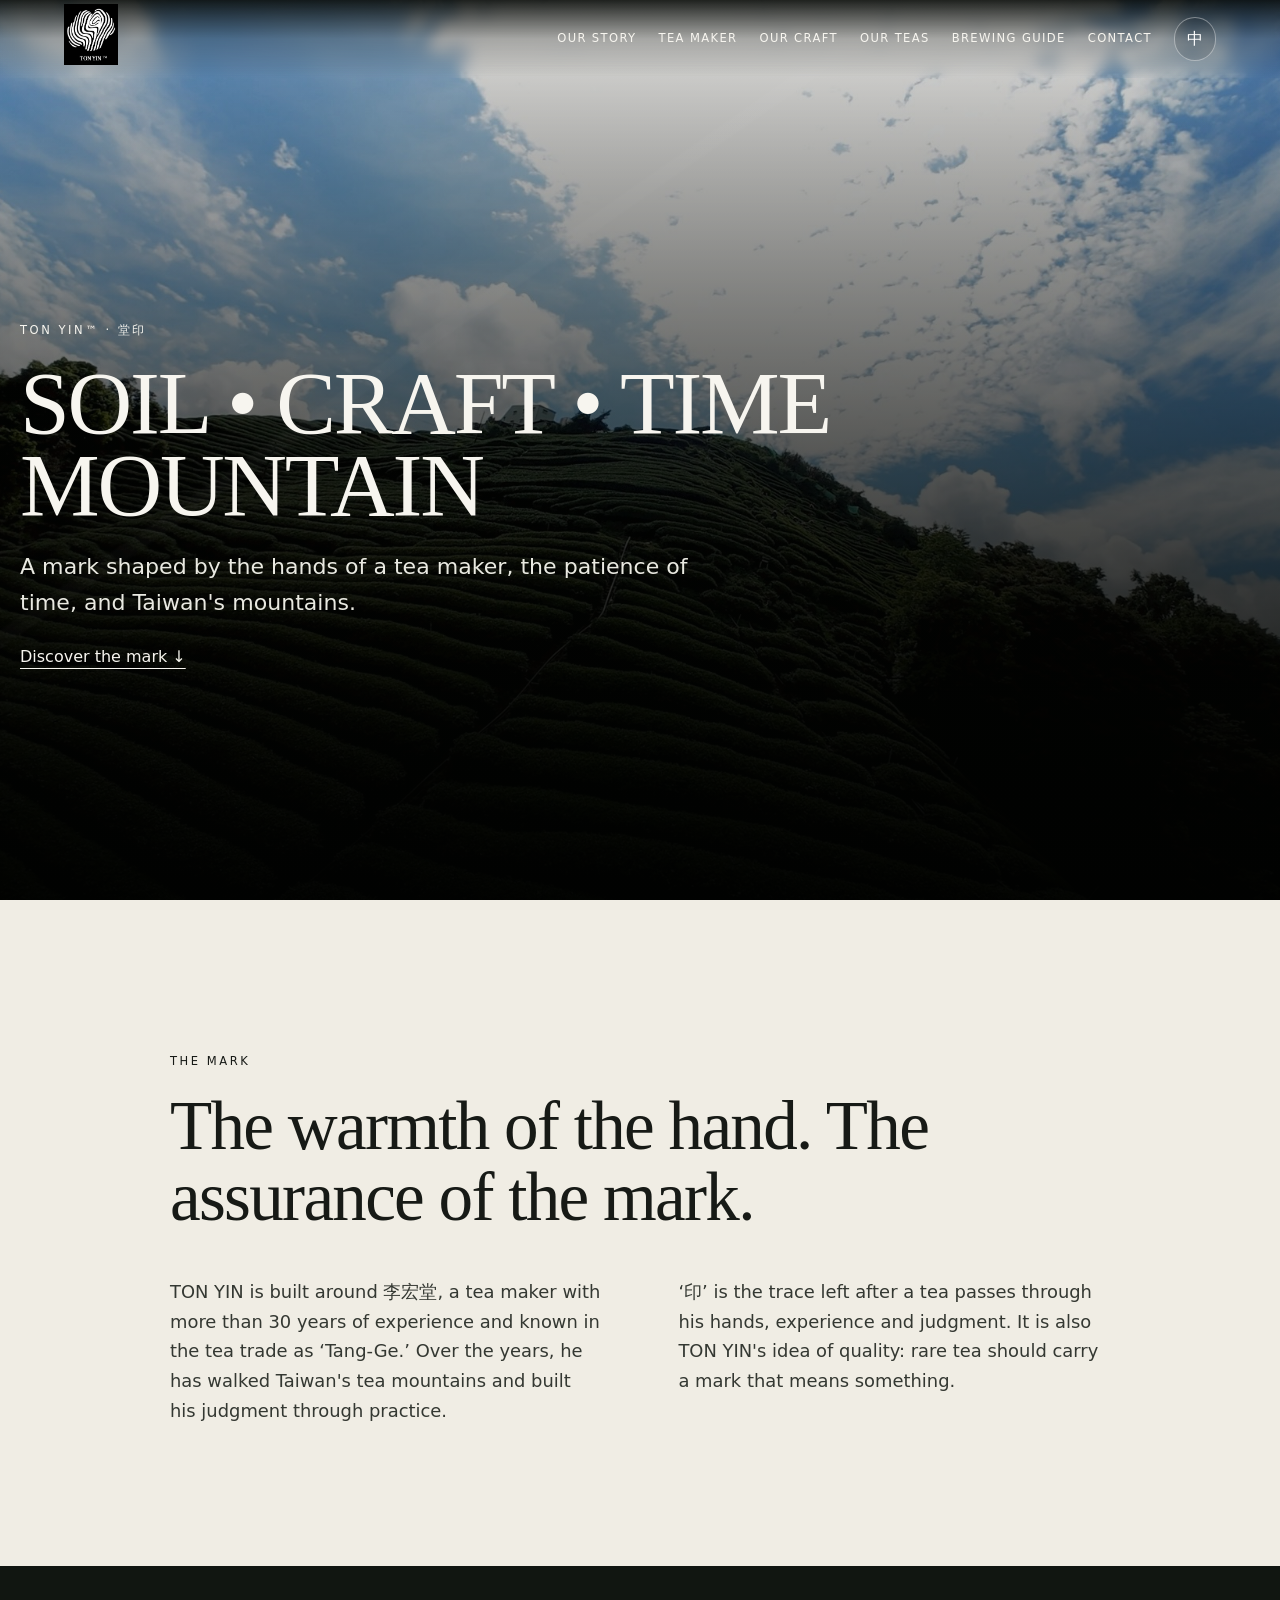
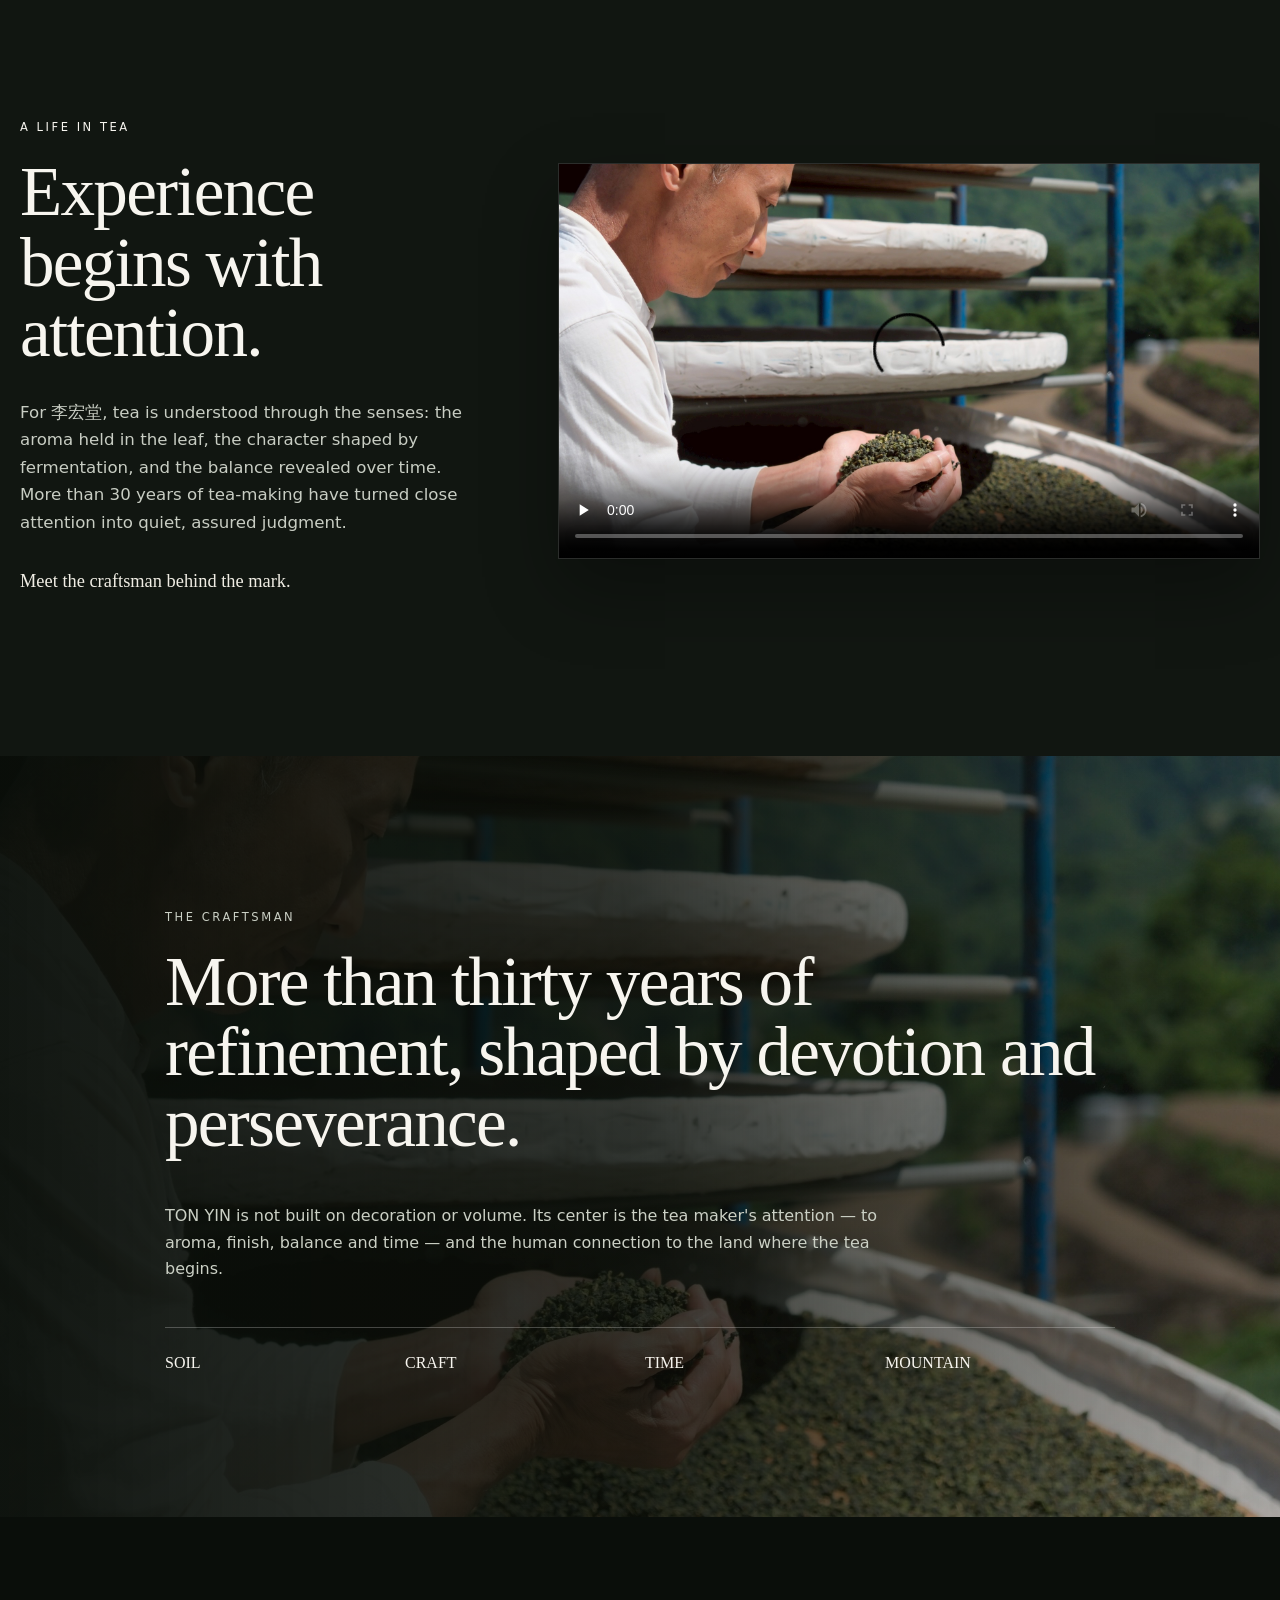
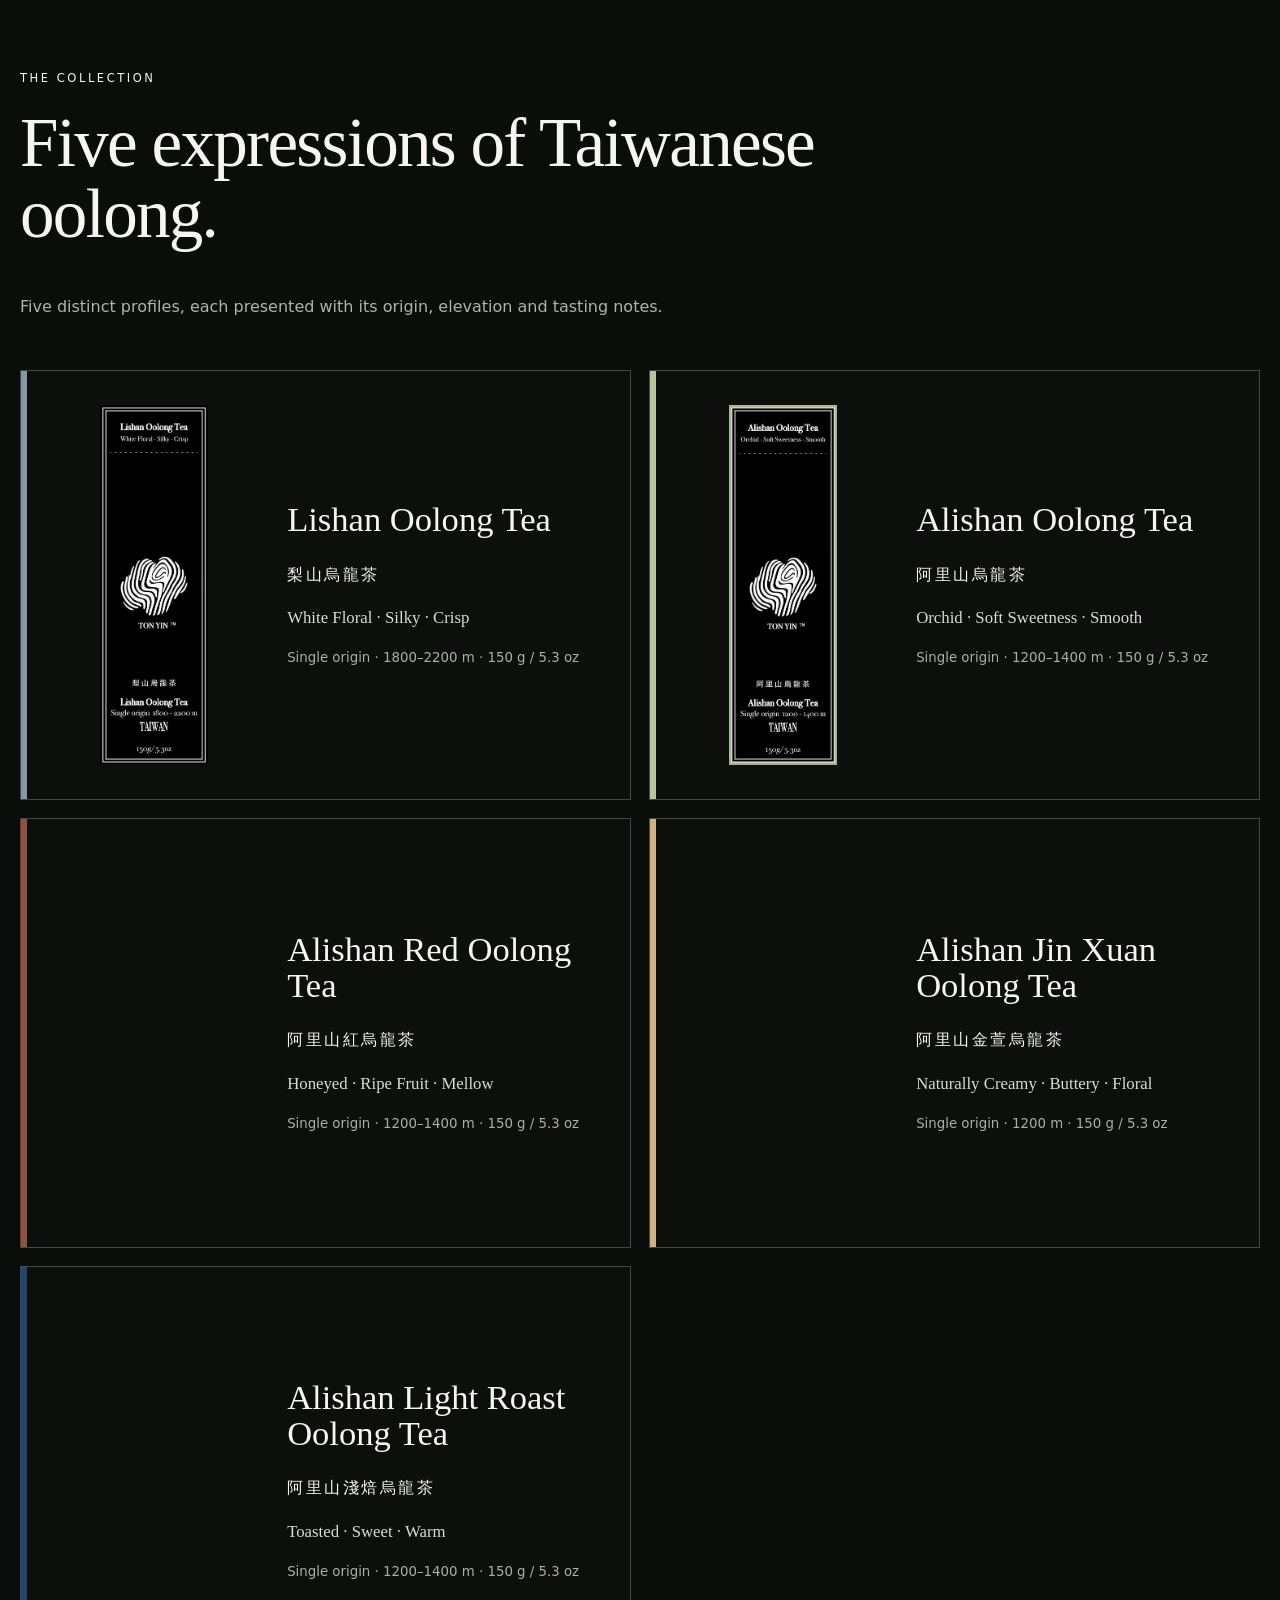
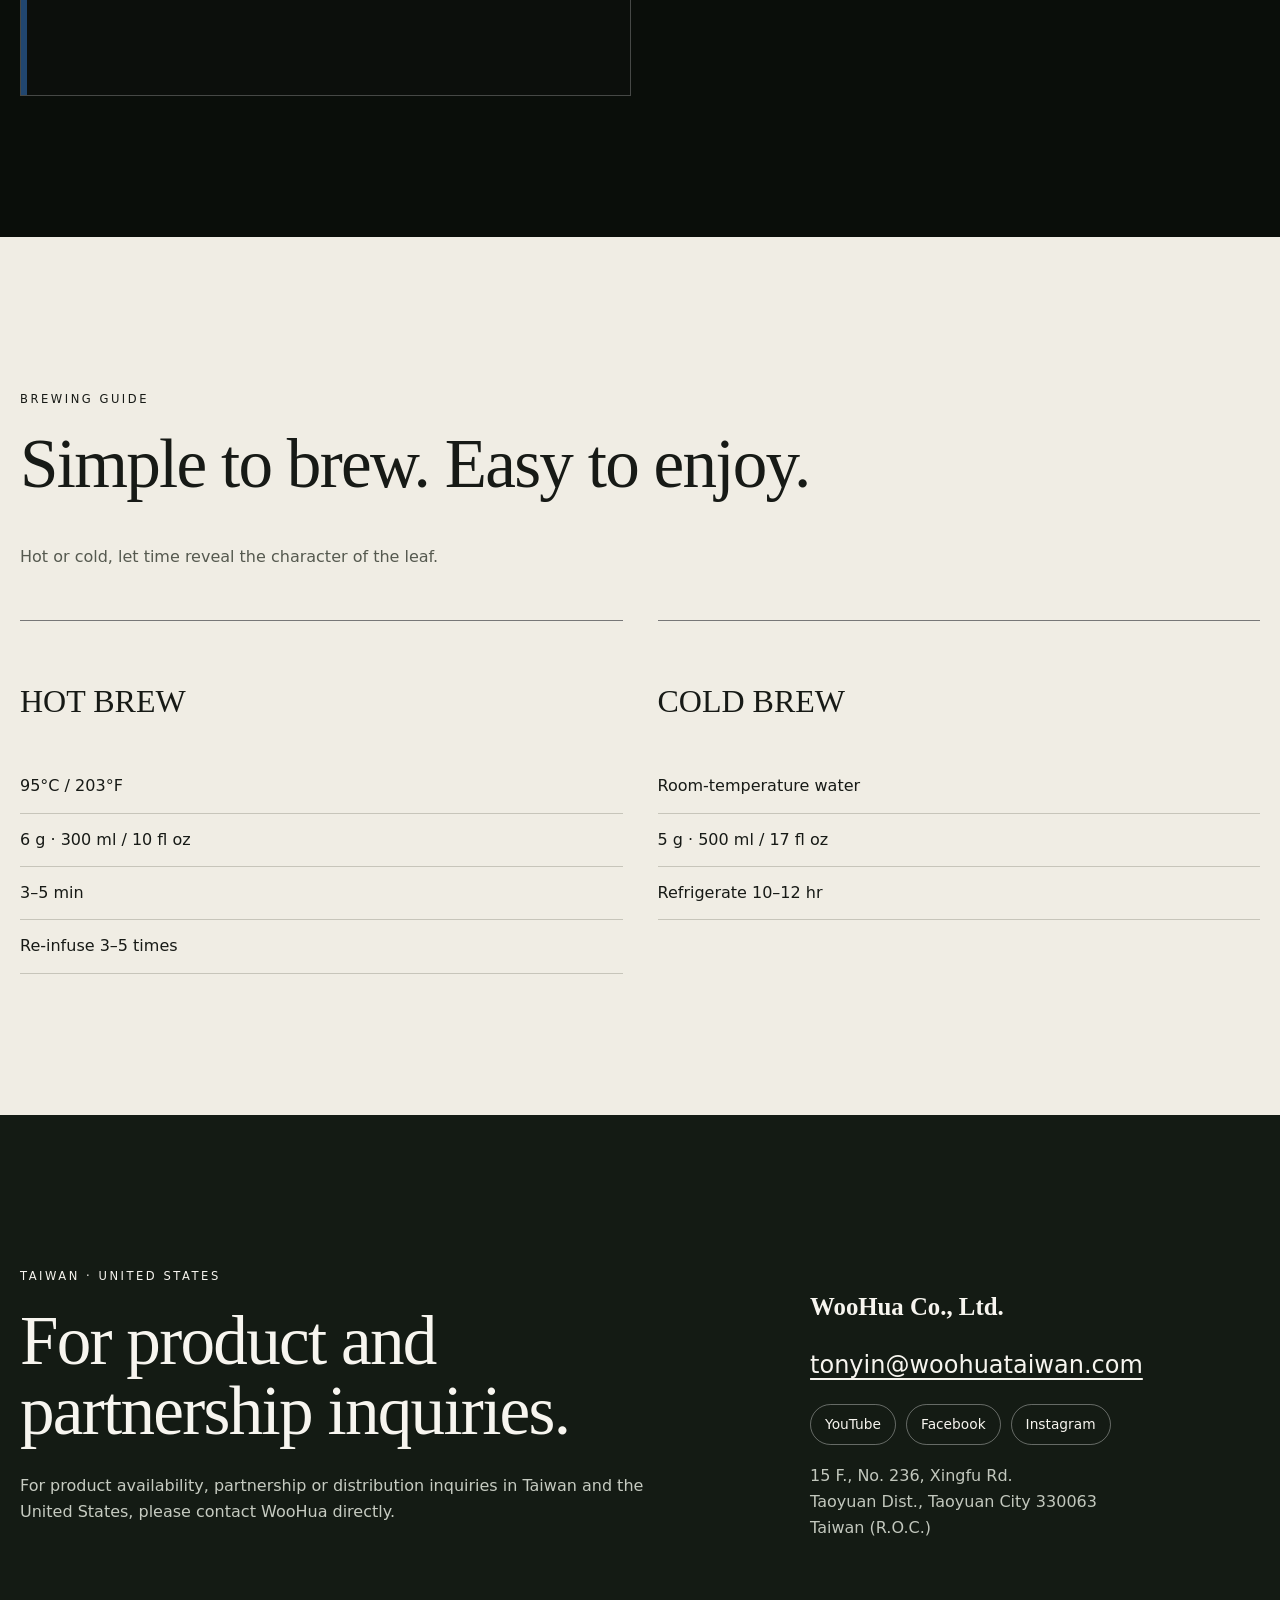
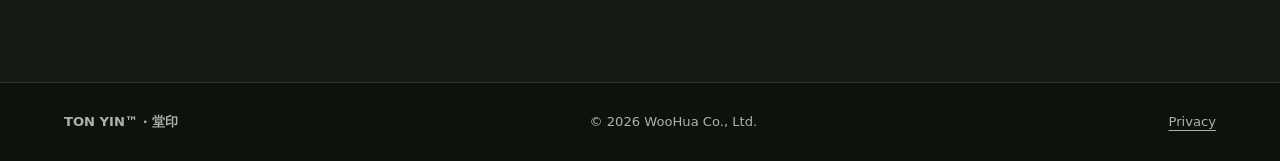
==== commit 7c7b7ba2: "Use TON YIN logo and English-first page title and navigation" ====
--- a/docs/index.html
+++ b/docs/index.html
@@ -1,11 +1,11 @@
 <!doctype html>
 <html lang="en">
 <head>
-<meta charset="utf-8"><meta name="viewport" content="width=device-width,initial-scale=1,viewport-fit=cover"><meta name="theme-color" content="#0d120d"><meta name="description" content="TON YIN 堂印 — Taiwanese oolong shaped by soil, craft, time and mountain, with more than 30 years of tea-making experience behind the mark."><meta name="robots" content="index,follow,max-image-preview:large"><meta name="referrer" content="strict-origin-when-cross-origin"><meta http-equiv="Content-Security-Policy" content="default-src 'self'; img-src 'self' data:; style-src 'self'; script-src 'self'; connect-src 'self'; object-src 'none'; frame-src 'none'; form-action 'none'; base-uri 'self'; upgrade-insecure-requests"><link rel="canonical" href="https://woohuataiwan.com/"><link rel="icon" href="favicon.svg" type="image/svg+xml"><link rel="preload" as="image" href="assets/material-01.jpg" fetchpriority="high"><meta property="og:type" content="website"><meta property="og:site_name" content="TON YIN 堂印"><meta property="og:title" content="TON YIN 堂印 | Taiwan Oolong Tea"><meta property="og:description" content="Taiwanese oolong shaped by soil, craft, time and mountain."><meta property="og:url" content="https://woohuataiwan.com/"><meta property="og:image" content="https://woohuataiwan.com/assets/material-01.jpg"><meta property="og:image:alt" content="TON YIN Taiwanese oolong tea"><meta name="twitter:card" content="summary_large_image"><title data-en="TON YIN 堂印 | Taiwan Oolong Tea" data-zh="TON YIN 堂印 | 台灣烏龍茶">TON YIN 堂印 | Taiwan Oolong Tea</title><link rel="stylesheet" href="styles.css">
+<meta charset="utf-8"><meta name="viewport" content="width=device-width,initial-scale=1,viewport-fit=cover"><meta name="theme-color" content="#0d120d"><meta name="description" content="TON YIN 堂印 — Taiwanese oolong shaped by soil, craft, time and mountain, with more than 30 years of tea-making experience behind the mark."><meta name="robots" content="index,follow,max-image-preview:large"><meta name="referrer" content="strict-origin-when-cross-origin"><meta http-equiv="Content-Security-Policy" content="default-src 'self'; img-src 'self' data:; style-src 'self'; script-src 'self'; connect-src 'self'; object-src 'none'; frame-src 'none'; form-action 'none'; base-uri 'self'; upgrade-insecure-requests"><link rel="canonical" href="https://woohuataiwan.com/"><link rel="icon" href="favicon.svg?v=20261008" type="image/svg+xml"><link rel="preload" as="image" href="assets/material-01.jpg" fetchpriority="high"><meta property="og:type" content="website"><meta property="og:site_name" content="TON YIN 堂印"><meta property="og:title" content="TON YIN | Taiwanese Oolong Tea・堂印台灣烏龍茶"><meta property="og:description" content="Taiwanese oolong shaped by soil, craft, time and mountain."><meta property="og:url" content="https://woohuataiwan.com/"><meta property="og:image" content="https://woohuataiwan.com/assets/material-01.jpg"><meta property="og:image:alt" content="TON YIN Taiwanese oolong tea"><meta name="twitter:card" content="summary_large_image"><title data-en="TON YIN | Taiwanese Oolong Tea・堂印台灣烏龍茶" data-zh="TON YIN | Taiwanese Oolong Tea・堂印台灣烏龍茶">TON YIN | Taiwanese Oolong Tea・堂印台灣烏龍茶</title><link rel="stylesheet" href="styles.css">
 </head>
 <body>
 <a class="skip-link" href="#main" data-en="Skip to content" data-zh="跳至主要內容">Skip to content</a>
-<header><a class="brand" href="#top">TON YIN<sup>™</sup><span>堂印</span></a><button class="menu" type="button" aria-expanded="false" data-en="Menu" data-zh="選單">Menu</button><nav><a href="#mark" data-en="The Mark" data-zh="堂印">The Mark</a><a href="#portrait" data-en="Portrait" data-zh="人物">Portrait</a><a href="#craft" data-en="Craft" data-zh="職人">Craft</a><a href="#collection" data-en="Collection" data-zh="茶品系列">Collection</a><a href="#brew" data-en="Brew" data-zh="沖泡指南">Brew</a><a href="#contact" data-en="Contact" data-zh="聯絡我們">Contact</a><button class="lang" type="button">中</button></nav></header>
+<header><a class="brand" href="#top" aria-label="TON YIN — Home"><img src="tonyin-logo.svg" width="54" height="61" alt="TON YIN™ fingerprint logo"></a><button class="menu" type="button" aria-expanded="false" data-en="Menu" data-zh="選單">Menu</button><nav><a href="#mark" data-en="Our Story" data-zh="堂印">Our Story</a><a href="#portrait" data-en="Tea Maker" data-zh="人物">Tea Maker</a><a href="#craft" data-en="Our Craft" data-zh="職人">Our Craft</a><a href="#collection" data-en="Our Teas" data-zh="茶品系列">Our Teas</a><a href="#brew" data-en="Brewing Guide" data-zh="沖泡指南">Brewing Guide</a><a href="#contact" data-en="Contact" data-zh="聯絡我們">Contact</a><button class="lang" type="button">繁體中文</button></nav></header>
 <main id="main">
 <section class="hero" id="top"><div class="shade"></div><div class="shell hero-copy"><p class="eyebrow">TON YIN™ · 堂印</p><h1 lang="en">SOIL • CRAFT • TIME<br>MOUNTAIN</h1><p data-en="A mark shaped by the hands of a tea maker, the patience of time, and Taiwan's mountains." data-zh="一枚由製茶師的手、時間的耐心與台灣山林共同留下的印。">A mark shaped by the hands of a tea maker, the patience of time, and Taiwan's mountains.</p><a href="#mark" data-en="Discover the mark ↓" data-zh="認識堂印 ↓">Discover the mark ↓</a></div></section>
 <section class="mark cream" id="mark"><div class="shell narrow"><p class="eyebrow" data-en="THE MARK" data-zh="堂印">THE MARK</p><h2 data-en="The warmth of the hand. The assurance of the mark." data-zh="手有溫度，印有分量。">The warmth of the hand. The assurance of the mark.</h2><div class="cols"><p data-en="TON YIN is built around 李宏堂, a tea maker with more than 30 years of experience and known in the tea trade as ‘Tang-Ge.’ Over the years, he has walked Taiwan's tea mountains and built his judgment through practice." data-zh="堂印，以製茶師李宏堂為核心。超過三十年的製茶經驗，業界熟識的人都叫他『堂哥』。多年走過台灣好茶的山頭，經驗不是口號，而是一批一批茶累積下來的判斷。">TON YIN is built around 李宏堂, a tea maker with more than 30 years of experience and known in the tea trade as ‘Tang-Ge.’ Over the years, he has walked Taiwan's tea mountains and built his judgment through practice.</p><p data-en="‘印’ is the trace left after a tea passes through his hands, experience and judgment. It is also TON YIN's idea of quality: rare tea should carry a mark that means something." data-zh="『印』，是茶經過堂哥的手溫、經驗與判斷後留下的記號；也代表堂印對品質的把關。稀有而高品質的茶，才值得留下這一印。">‘印’ is the trace left after a tea passes through his hands, experience and judgment. It is also TON YIN's idea of quality: rare tea should carry a mark that means something.</p></div></div></section>
@@ -20,4 +20,4 @@
 </div></div></section>
 <section class="brew cream" id="brew"><div class="shell"><p class="eyebrow" data-en="BREWING GUIDE" data-zh="沖泡建議">BREWING GUIDE</p><h2 data-en="Simple to brew. Easy to enjoy." data-zh="簡單沖泡，讓茶自然展開。">Simple to brew. Easy to enjoy.</h2><p class="verified" data-en="Hot or cold, let time reveal the character of the leaf." data-zh="無論熱泡或冷泡，讓時間慢慢展開茶的風味。">Hot or cold, let time reveal the character of the leaf.</p><div class="brewgrid"><article><h3 data-en="HOT BREW" data-zh="熱泡">HOT BREW</h3><p>95°C / 203°F</p><p data-en="6 g · 300 ml / 10 fl oz" data-zh="茶葉 6 公克 · 水量 300 毫升">6 g · 300 ml / 10 fl oz</p><p data-en="3–5 min" data-zh="浸泡 3–5 分鐘">3–5 min</p><p data-en="Re-infuse 3–5 times" data-zh="可回沖 3–5 次">Re-infuse 3–5 times</p></article><article><h3 data-en="COLD BREW" data-zh="冷泡">COLD BREW</h3><p data-en="Room-temperature water" data-zh="常溫水">Room-temperature water</p><p data-en="5 g · 500 ml / 17 fl oz" data-zh="茶葉 5 公克 · 水量 500 毫升">5 g · 500 ml / 17 fl oz</p><p data-en="Refrigerate 10–12 hr" data-zh="冷藏 10–12 小時">Refrigerate 10–12 hr</p></article></div></div></section>
 <section class="contact dark" id="contact"><div class="shell contactgrid"><div><p class="eyebrow" data-en="TAIWAN · UNITED STATES" data-zh="台灣 · 美國">TAIWAN · UNITED STATES</p><h2 data-en="For product and partnership inquiries." data-zh="產品與合作洽詢。">For product and partnership inquiries.</h2><p data-en="For product availability, partnership or distribution inquiries in Taiwan and the United States, please contact WooHua directly." data-zh="如需洽詢台灣與美國地區的產品供應、品牌合作或經銷事宜，請直接聯絡 WooHua。">For product availability, partnership or distribution inquiries in Taiwan and the United States, please contact WooHua directly.</p></div><address><strong>WooHua Co., Ltd.</strong><a href="mailto:tonyin@woohuataiwan.com">tonyin@woohuataiwan.com</a><div class="socials" aria-label="Social media"><a href="https://youtu.be/tu6x__zzUPo?si=w12NoAMZVGgnEeIb" target="_blank" rel="noopener noreferrer">YouTube</a><a href="https://www.facebook.com/share/1DGATy5shz/?mibextid=wwXIfr" target="_blank" rel="noopener noreferrer">Facebook</a><a href="https://www.instagram.com/tonyintaiwantea?utm_source=qr" target="_blank" rel="noopener noreferrer">Instagram</a></div><span>15 F., No. 236, Xingfu Rd.<br>Taoyuan Dist., Taoyuan City 330063<br>Taiwan (R.O.C.)</span></address></div></section>
-</main><footer><strong>TON YIN™ · 堂印</strong><span>© 2026 WooHua Co., Ltd.</span><a href="privacy.html" data-en="Privacy" data-zh="隱私權">Privacy</a></footer><script src="script.js" defer></script></body></html>
+</main><footer><strong>TON YIN™ · 堂印</strong><span>© 2026 WooHua Co., Ltd.</span><a href="privacy.html" data-en="Privacy" data-zh="隱私權">Privacy</a></footer><script src="script.js?v=20261008" defer></script></body></html>
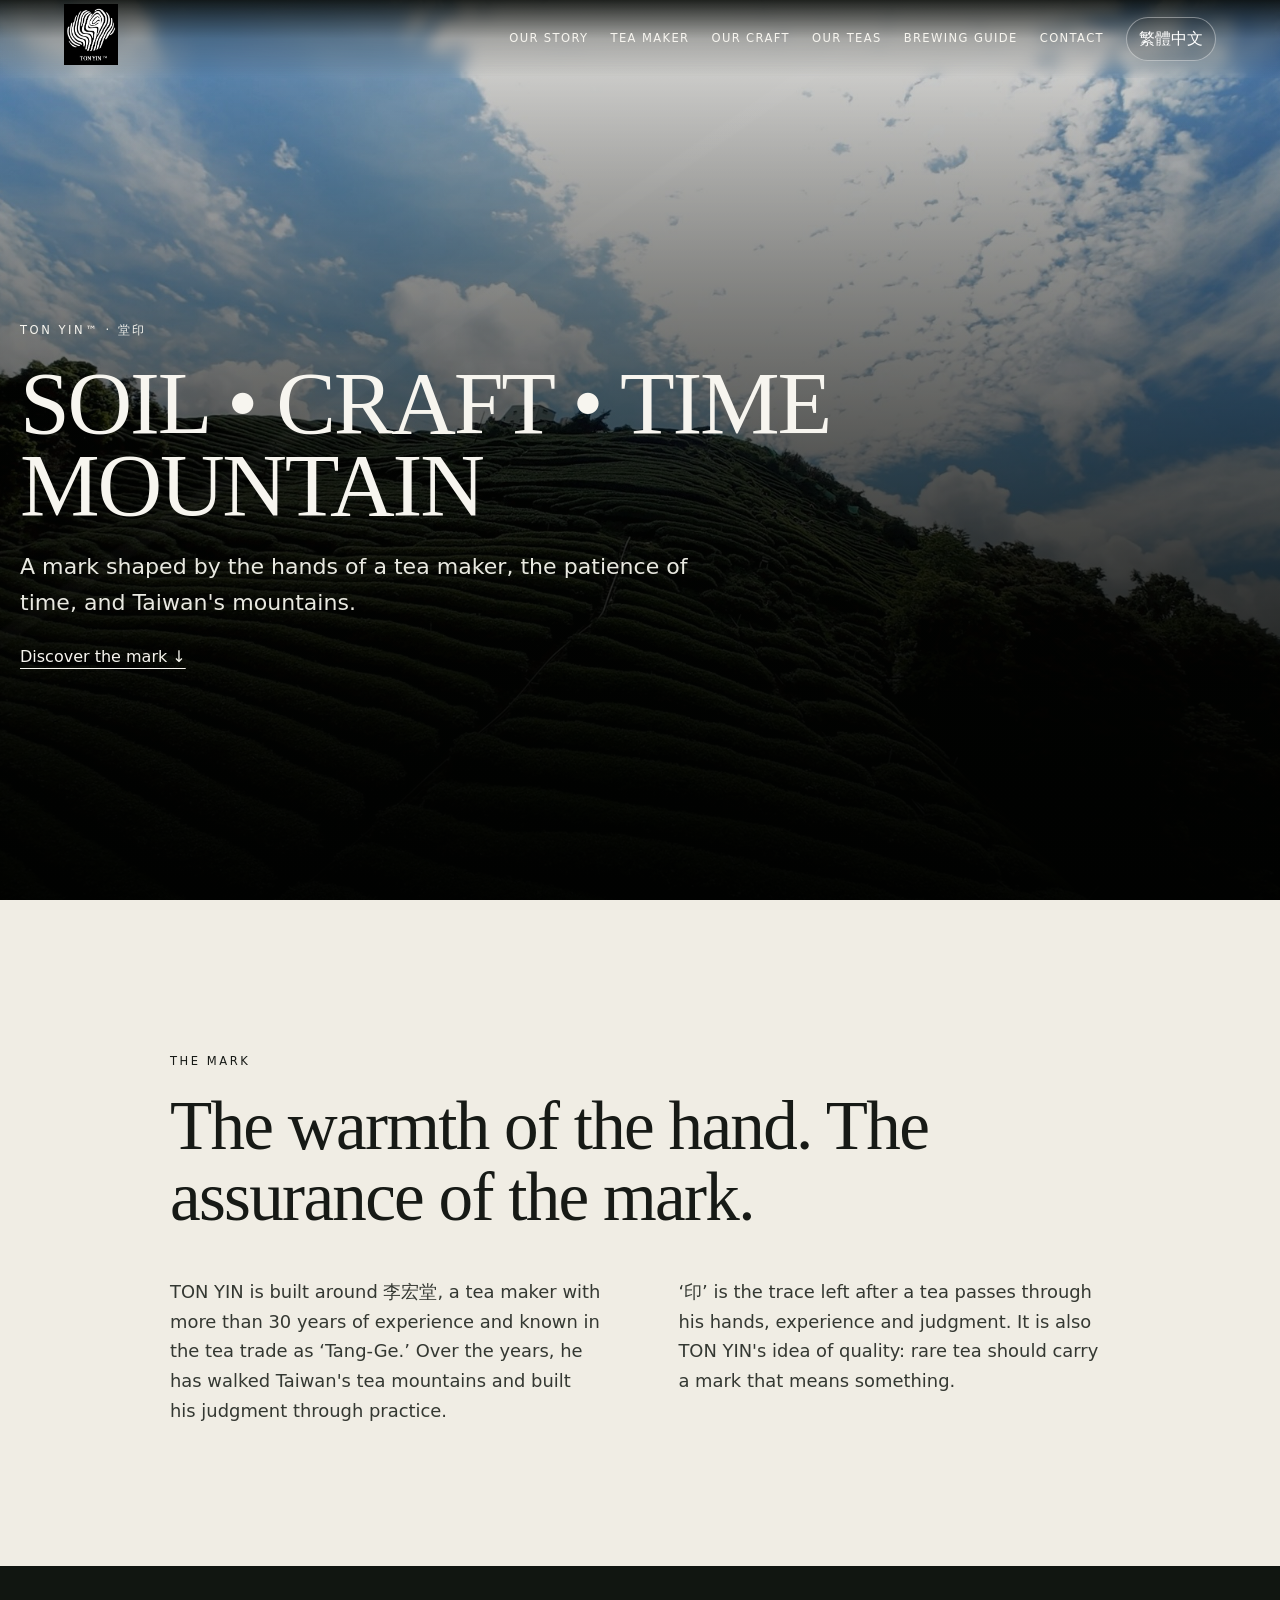
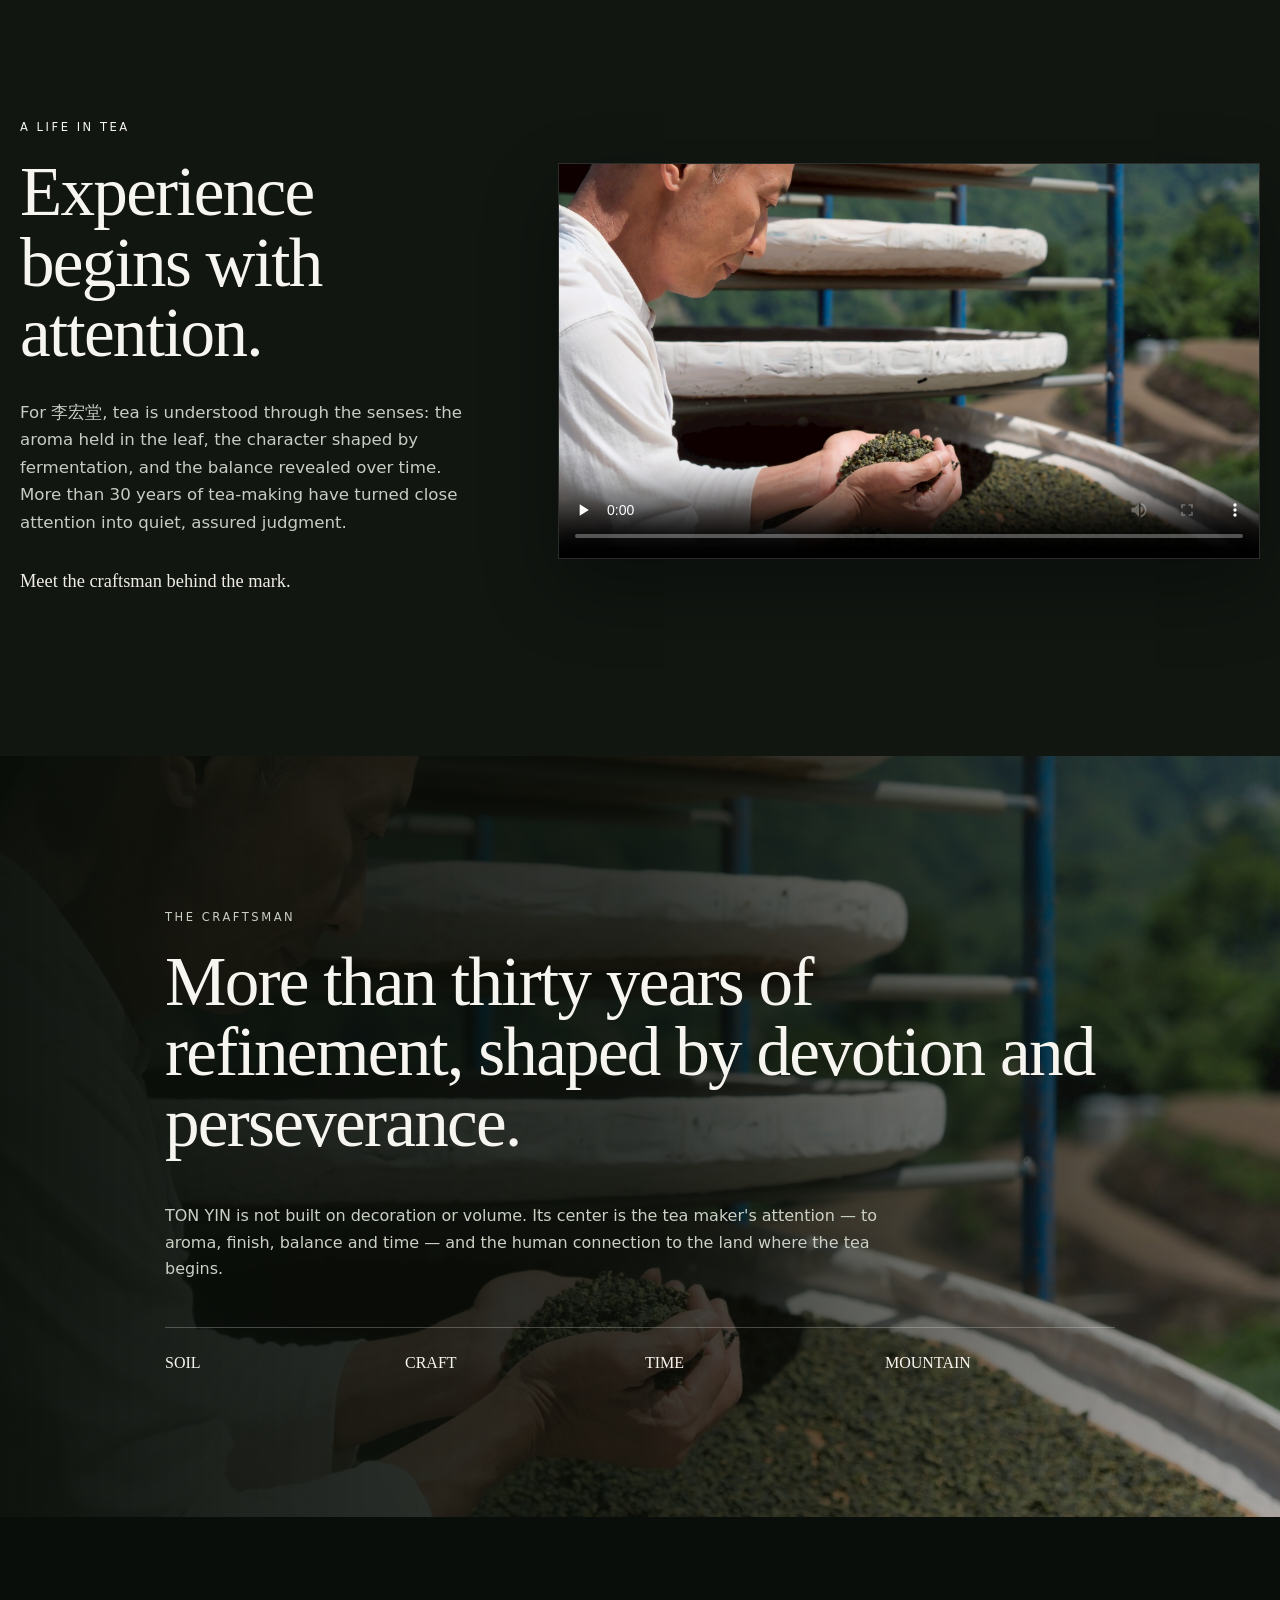
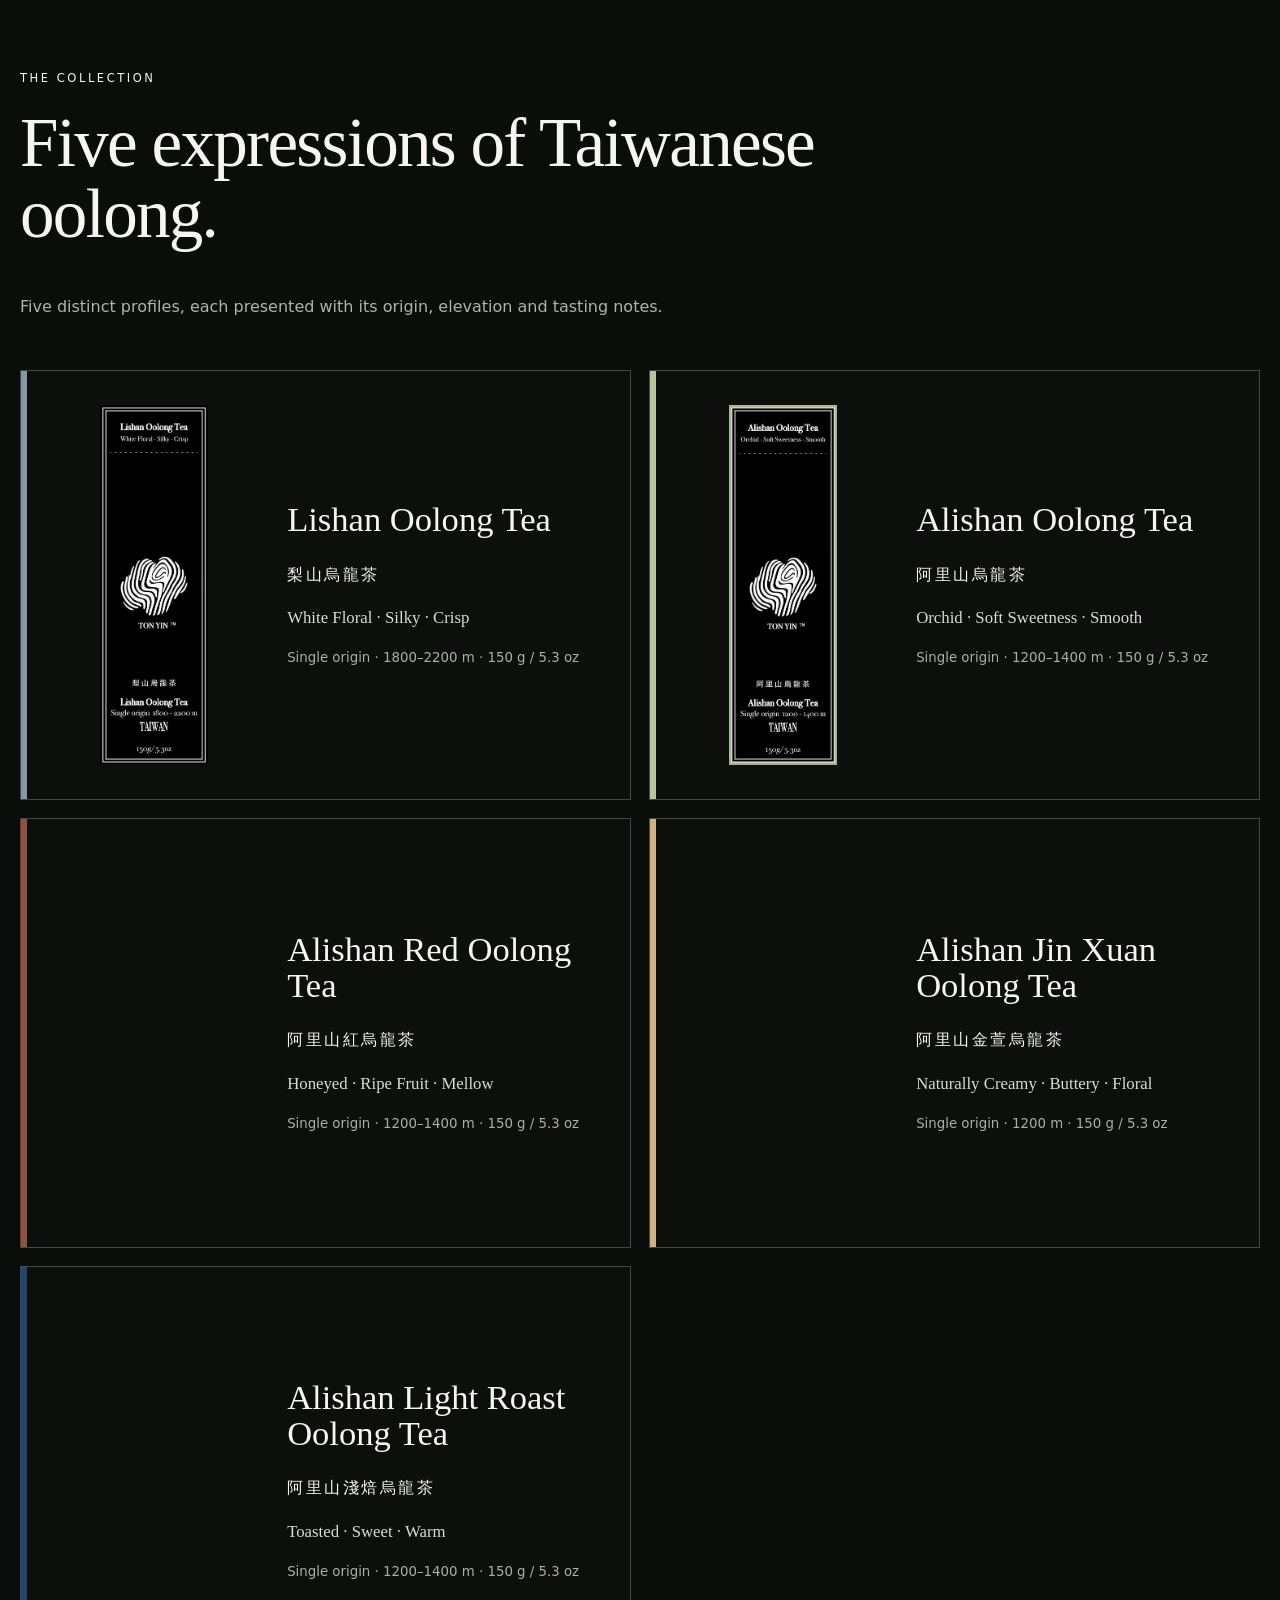
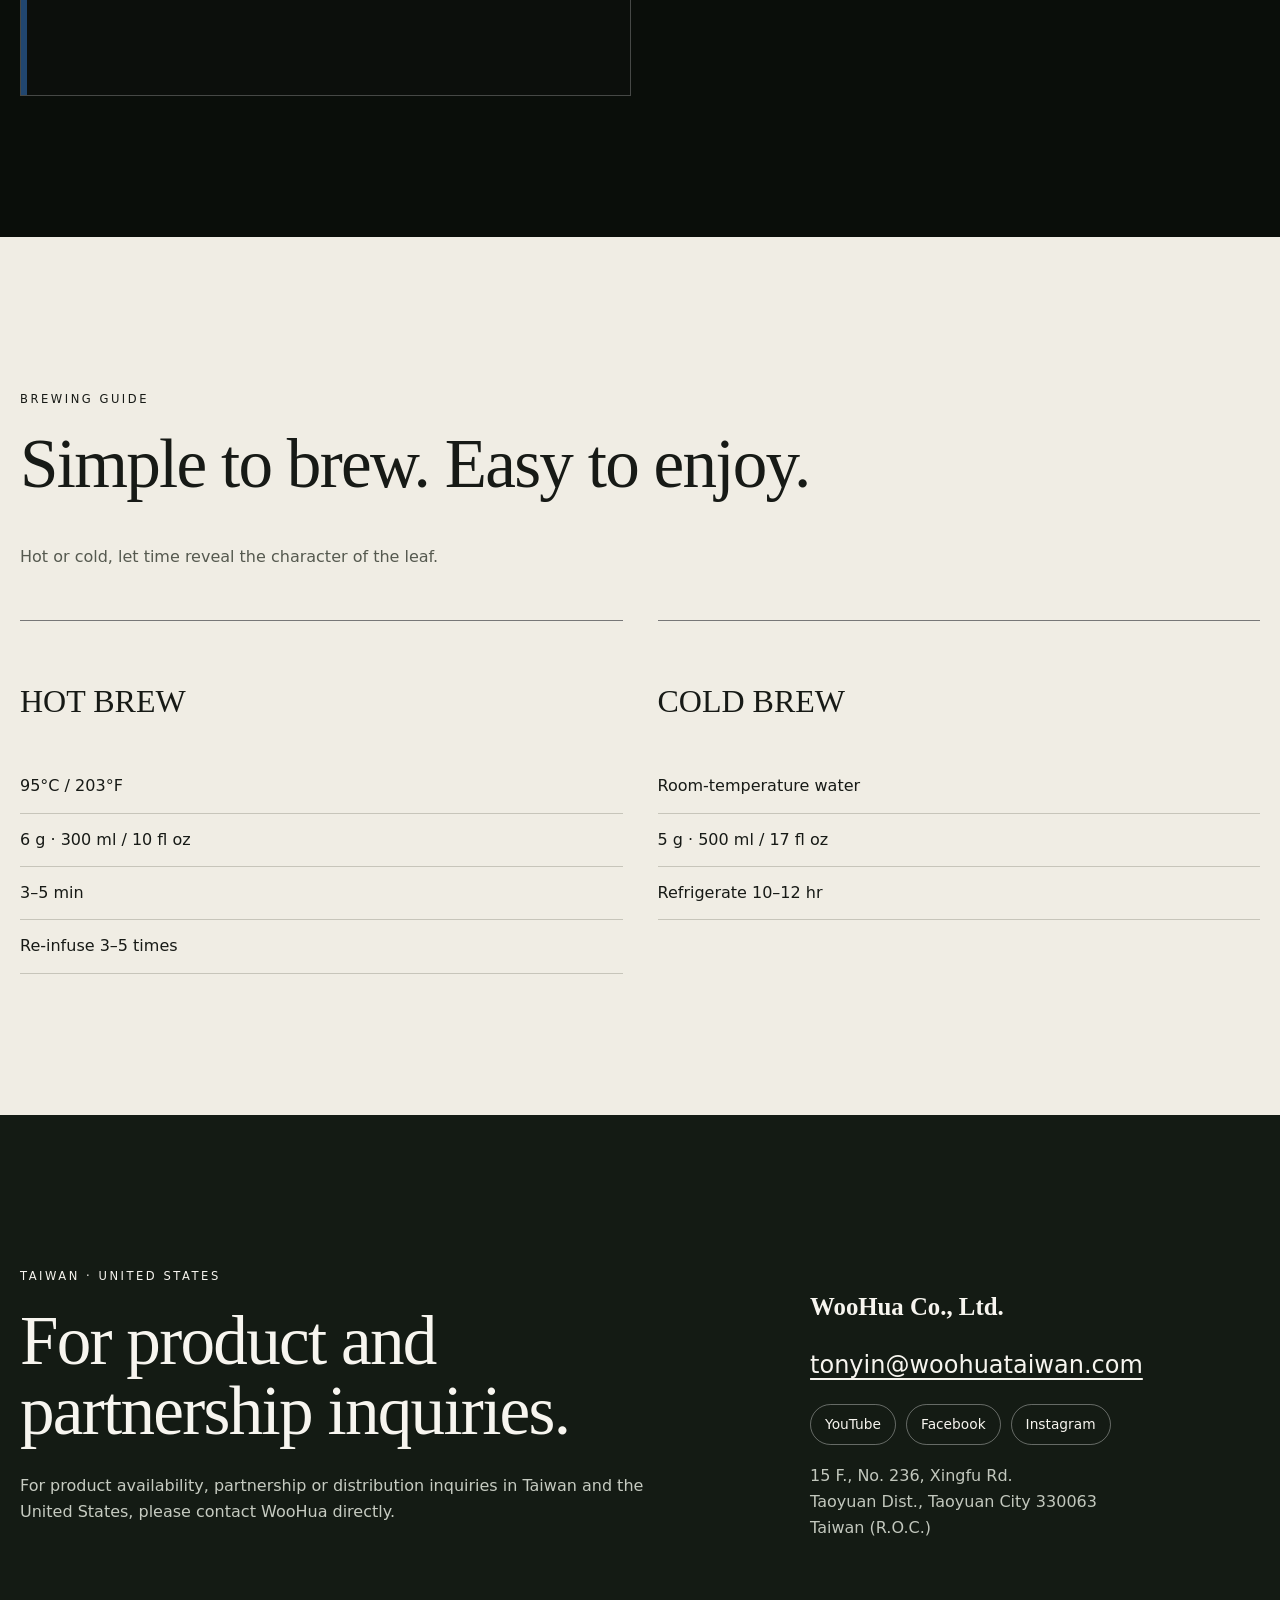
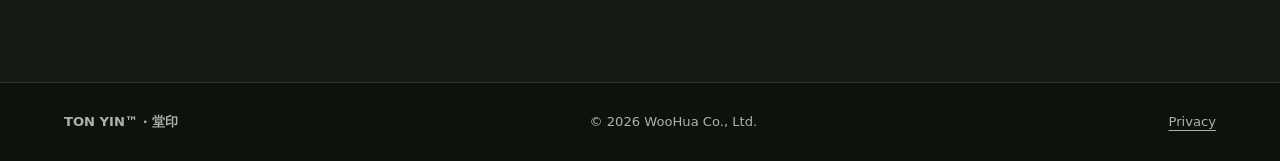
==== commit e26fdab6: "Declare compatible favicon and Apple touch icons" ====
--- a/docs/index.html
+++ b/docs/index.html
@@ -1,7 +1,7 @@
 <!doctype html>
 <html lang="en">
 <head>
-<meta charset="utf-8"><meta name="viewport" content="width=device-width,initial-scale=1,viewport-fit=cover"><meta name="theme-color" content="#0d120d"><meta name="description" content="TON YIN 堂印 — Taiwanese oolong shaped by soil, craft, time and mountain, with more than 30 years of tea-making experience behind the mark."><meta name="robots" content="index,follow,max-image-preview:large"><meta name="referrer" content="strict-origin-when-cross-origin"><meta http-equiv="Content-Security-Policy" content="default-src 'self'; img-src 'self' data:; style-src 'self'; script-src 'self'; connect-src 'self'; object-src 'none'; frame-src 'none'; form-action 'none'; base-uri 'self'; upgrade-insecure-requests"><link rel="canonical" href="https://woohuataiwan.com/"><link rel="icon" href="favicon.svg?v=20261008" type="image/svg+xml"><link rel="preload" as="image" href="assets/material-01.jpg" fetchpriority="high"><meta property="og:type" content="website"><meta property="og:site_name" content="TON YIN 堂印"><meta property="og:title" content="TON YIN | Taiwanese Oolong Tea・堂印台灣烏龍茶"><meta property="og:description" content="Taiwanese oolong shaped by soil, craft, time and mountain."><meta property="og:url" content="https://woohuataiwan.com/"><meta property="og:image" content="https://woohuataiwan.com/assets/material-01.jpg"><meta property="og:image:alt" content="TON YIN Taiwanese oolong tea"><meta name="twitter:card" content="summary_large_image"><title data-en="TON YIN | Taiwanese Oolong Tea・堂印台灣烏龍茶" data-zh="TON YIN | Taiwanese Oolong Tea・堂印台灣烏龍茶">TON YIN | Taiwanese Oolong Tea・堂印台灣烏龍茶</title><link rel="stylesheet" href="styles.css">
+<meta charset="utf-8"><meta name="viewport" content="width=device-width,initial-scale=1,viewport-fit=cover"><meta name="theme-color" content="#0d120d"><meta name="description" content="TON YIN 堂印 — Taiwanese oolong shaped by soil, craft, time and mountain, with more than 30 years of tea-making experience behind the mark."><meta name="robots" content="index,follow,max-image-preview:large"><meta name="referrer" content="strict-origin-when-cross-origin"><meta http-equiv="Content-Security-Policy" content="default-src 'self'; img-src 'self' data:; style-src 'self'; script-src 'self'; connect-src 'self'; object-src 'none'; frame-src 'none'; form-action 'none'; base-uri 'self'; upgrade-insecure-requests"><link rel="canonical" href="https://woohuataiwan.com/"><link rel="icon" href="/favicon.ico" sizes="16x16 32x32 48x48 64x64 128x128 256x256"><link rel="icon" href="/favicon.svg?v=20261008" type="image/svg+xml" sizes="any"><link rel="icon" href="/favicon.png" type="image/png" sizes="512x512"><link rel="apple-touch-icon" href="/apple-touch-icon.png" sizes="180x180"><link rel="preload" as="image" href="assets/material-01.jpg" fetchpriority="high"><meta property="og:type" content="website"><meta property="og:site_name" content="TON YIN 堂印"><meta property="og:title" content="TON YIN | Taiwanese Oolong Tea・堂印台灣烏龍茶"><meta property="og:description" content="Taiwanese oolong shaped by soil, craft, time and mountain."><meta property="og:url" content="https://woohuataiwan.com/"><meta property="og:image" content="https://woohuataiwan.com/assets/material-01.jpg"><meta property="og:image:alt" content="TON YIN Taiwanese oolong tea"><meta name="twitter:card" content="summary_large_image"><title data-en="TON YIN | Taiwanese Oolong Tea・堂印台灣烏龍茶" data-zh="TON YIN | Taiwanese Oolong Tea・堂印台灣烏龍茶">TON YIN | Taiwanese Oolong Tea・堂印台灣烏龍茶</title><link rel="stylesheet" href="styles.css">
 </head>
 <body>
 <a class="skip-link" href="#main" data-en="Skip to content" data-zh="跳至主要內容">Skip to content</a>
